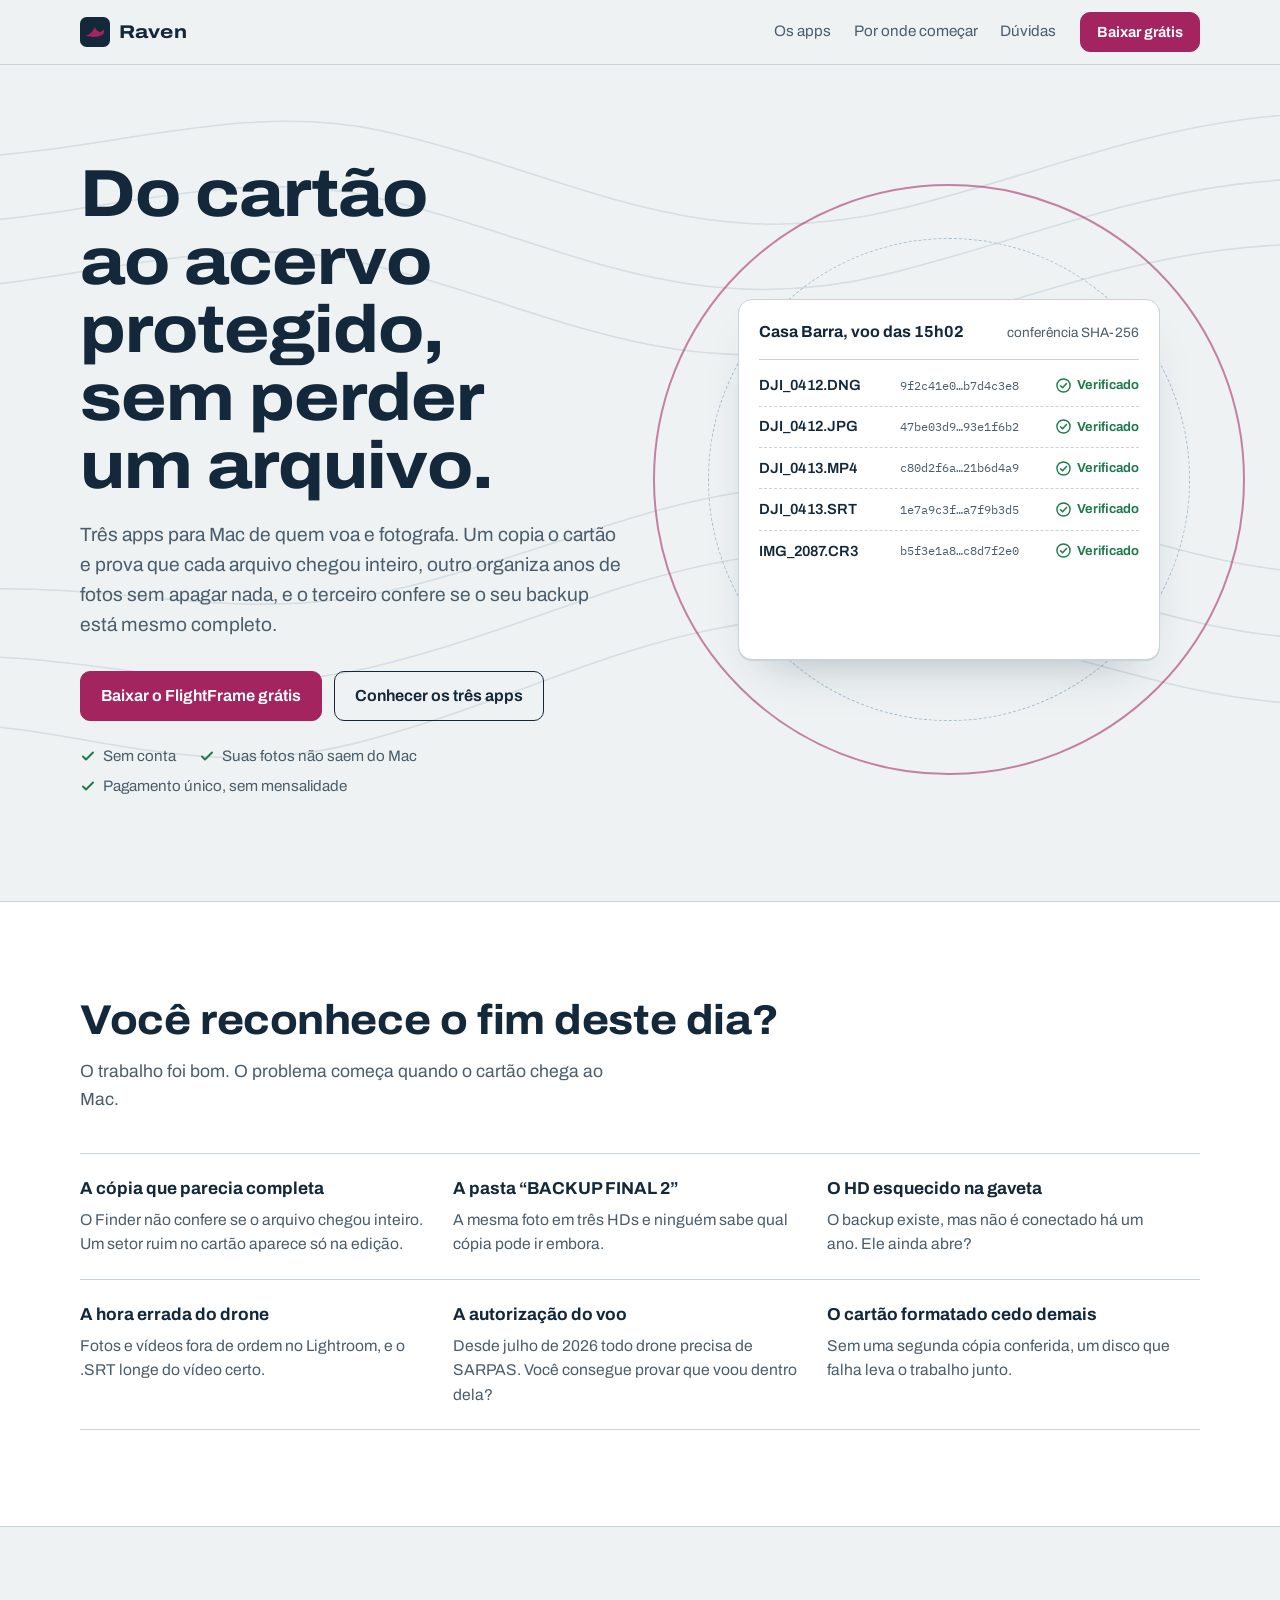
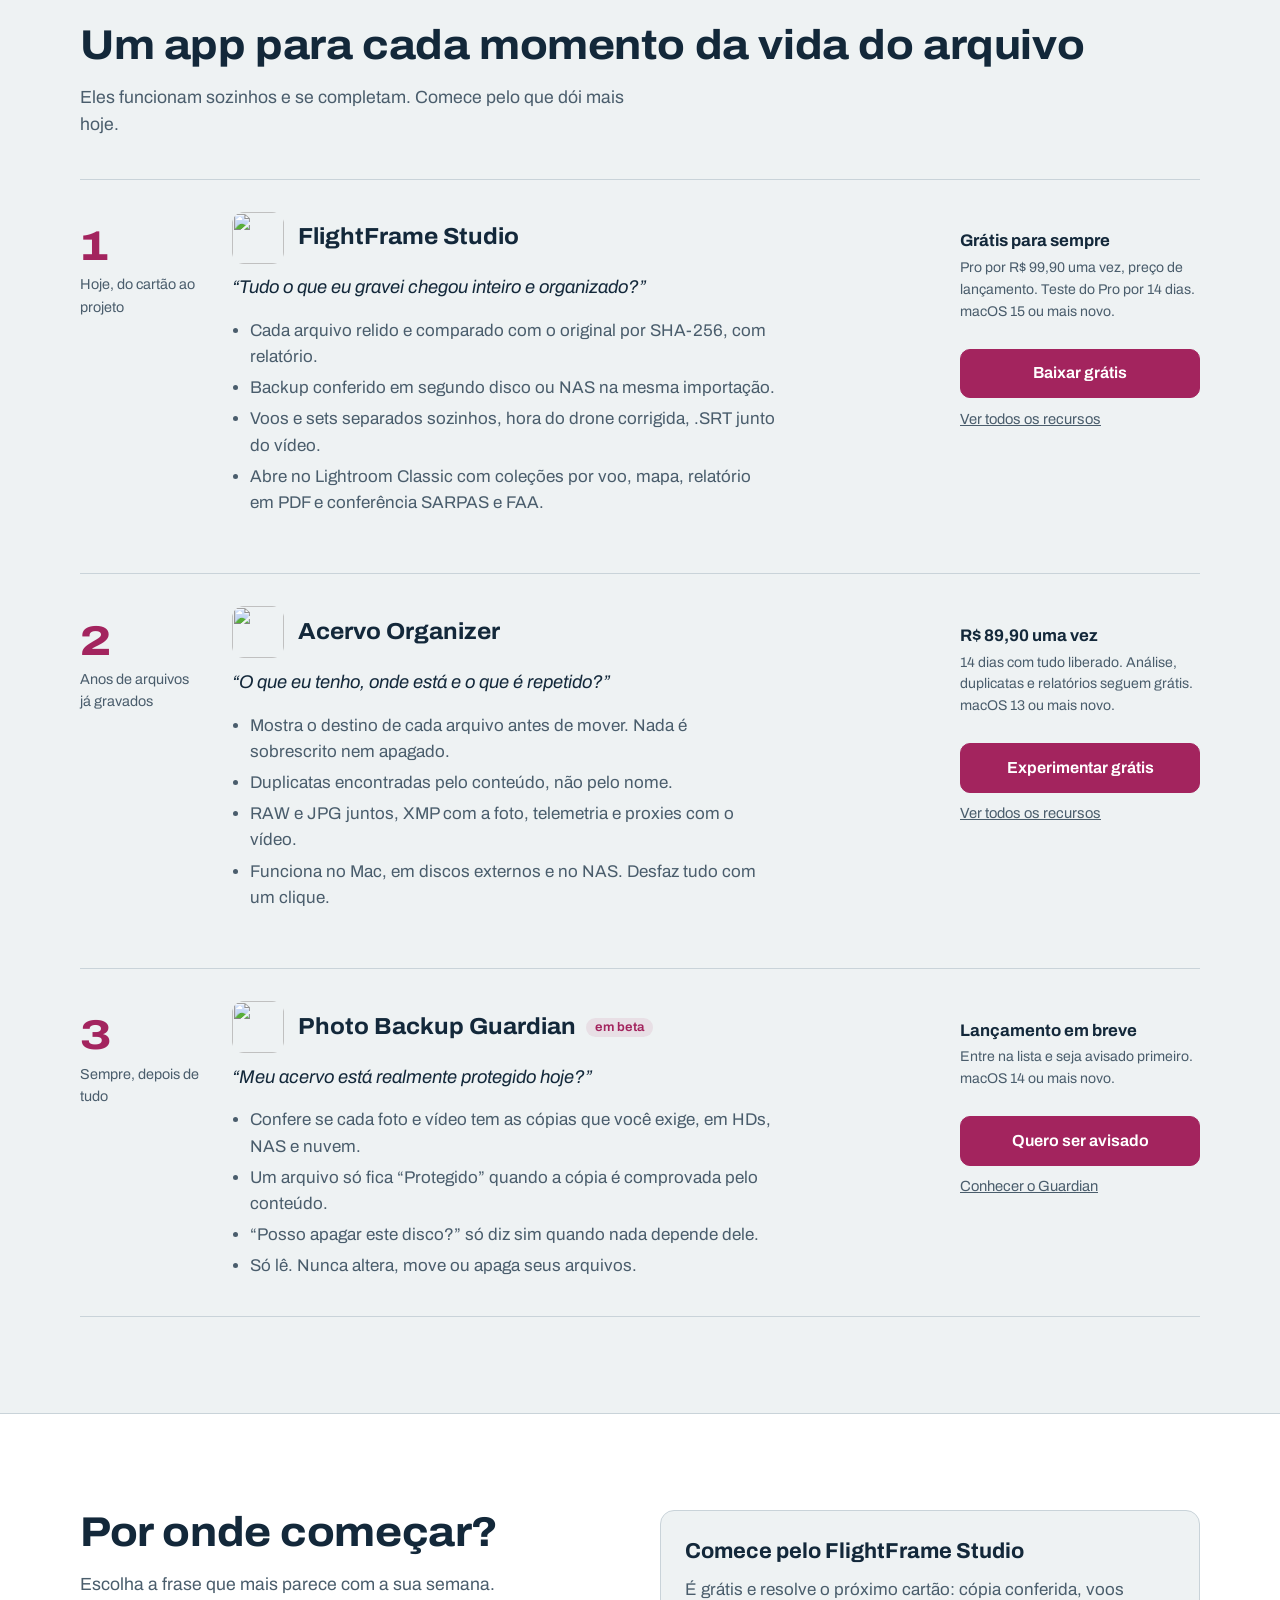
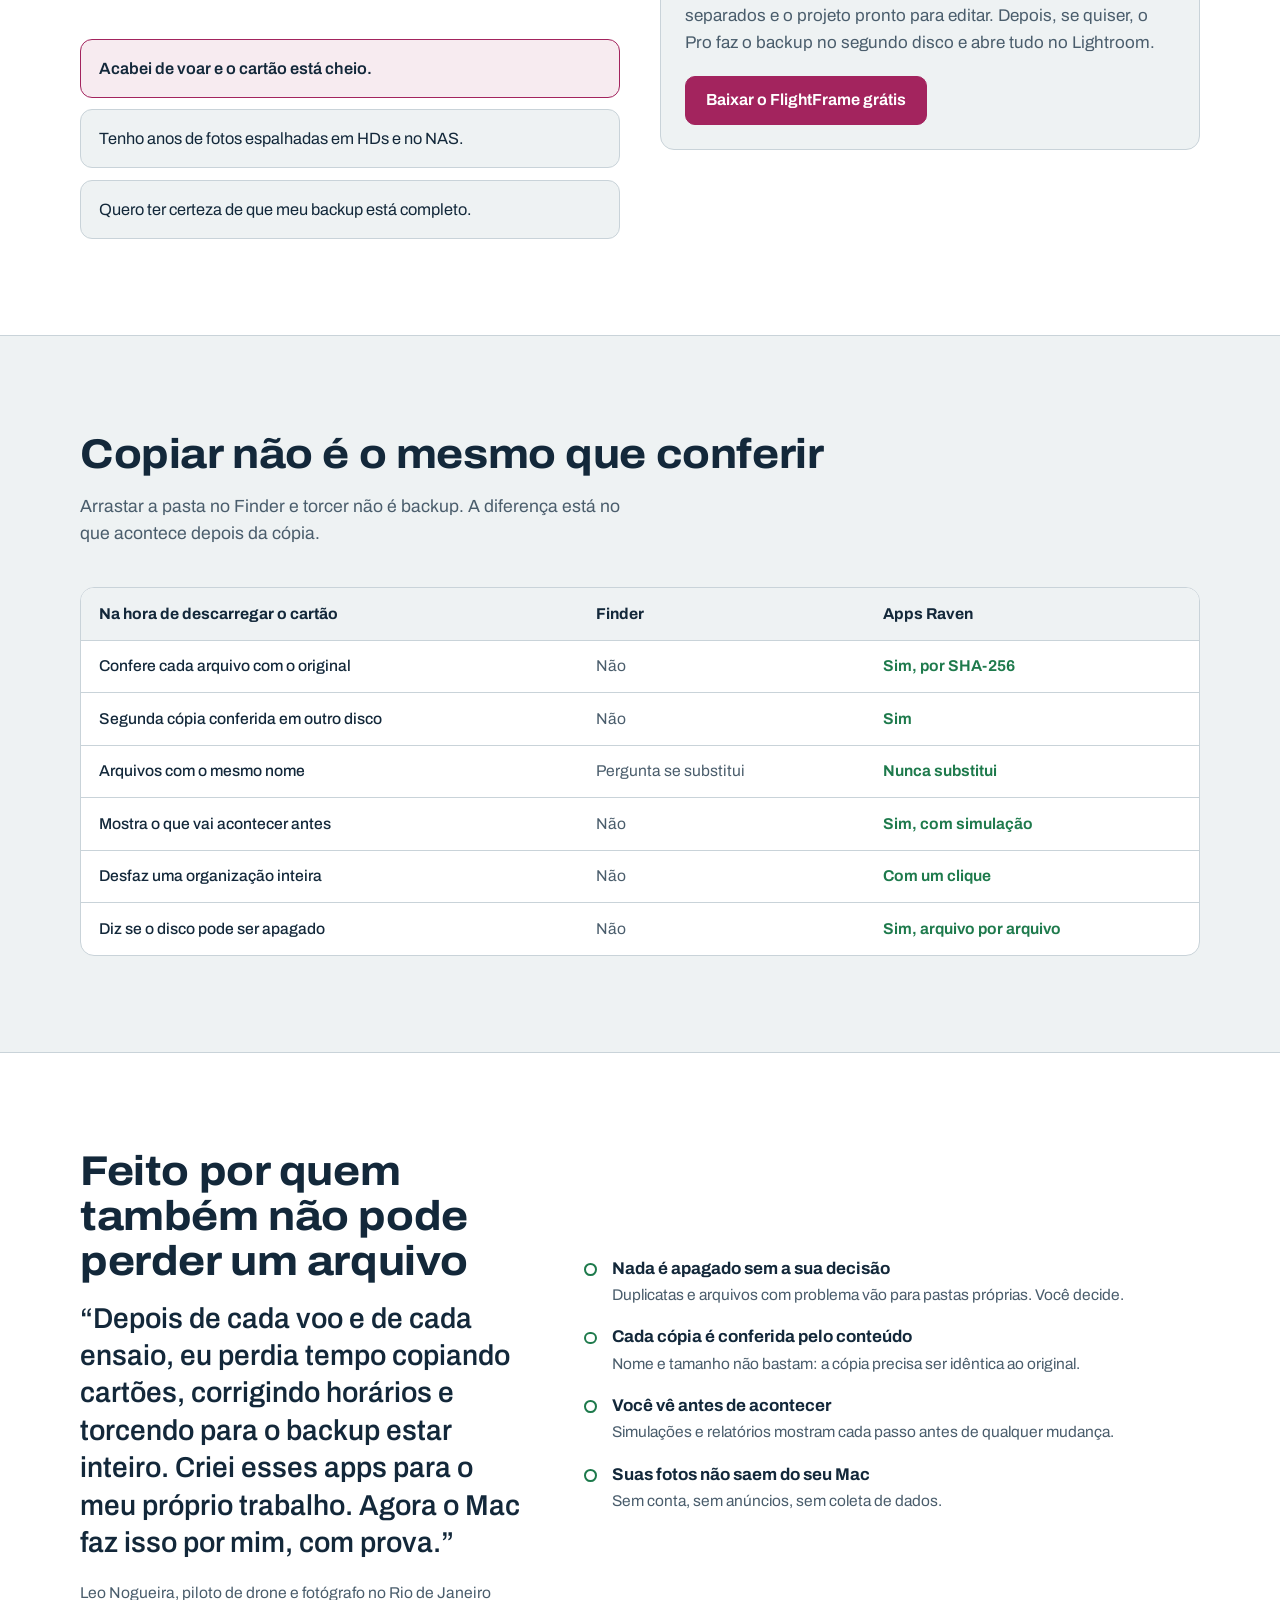
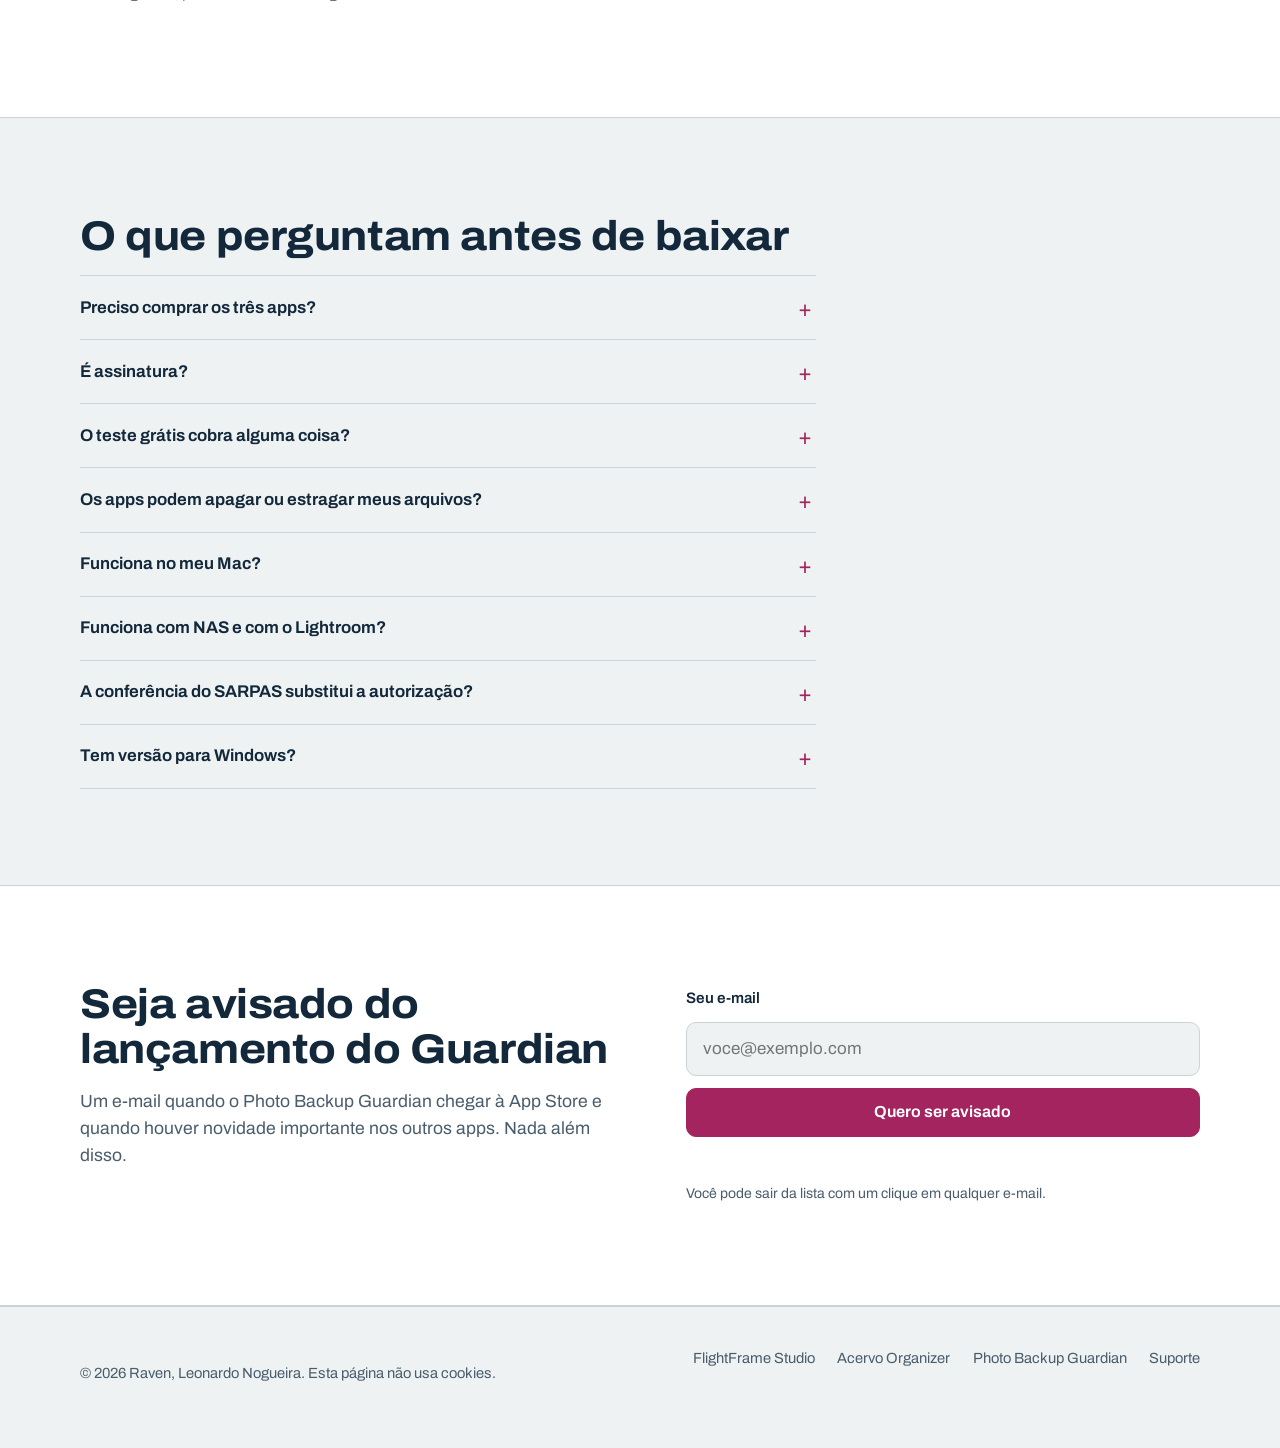
==== index.html @ 17a18e1a "Add files via upload" ====
<!doctype html>
<html lang="pt-BR">
<head>
<meta charset="utf-8">
<meta name="viewport" content="width=device-width, initial-scale=1, viewport-fit=cover">
<title>Apps Raven para Mac: do cartão ao acervo protegido, sem perder um arquivo</title>
<meta name="description" content="Três apps para Mac de pilotos de drone e fotógrafos: FlightFrame Studio copia o cartão com prova, Acervo Organizer organiza anos de fotos e Photo Backup Guardian confere se o backup está completo. Sem conta, sem nuvem, sem mensalidade.">
<link rel="canonical" href="https://apps.ravendronevideos.com.br/">
<meta property="og:type" content="website">
<meta property="og:locale" content="pt_BR">
<meta property="og:site_name" content="Raven">
<meta property="og:title" content="Do cartão ao acervo protegido, sem perder um arquivo">
<meta property="og:description" content="FlightFrame Studio, Acervo Organizer e Photo Backup Guardian: três apps para Mac de quem voa e fotografa.">
<meta property="og:url" content="https://apps.ravendronevideos.com.br/">
<meta property="og:image" content="https://flightframe.ravendronevideos.com.br/assets/og-image.jpg">
<meta name="twitter:card" content="summary_large_image">
<meta name="theme-color" content="#EEF2F3" media="(prefers-color-scheme: light)">
<meta name="theme-color" content="#0E1A24" media="(prefers-color-scheme: dark)">
<link rel="icon" href="data:image/svg+xml,%3Csvg xmlns='http://www.w3.org/2000/svg' viewBox='0 0 64 64'%3E%3Crect width='64' height='64' rx='14' fill='%2313283A'/%3E%3Cpath d='M12 40c8-2 14-8 20-18 2 6 6 9 12 10l8-6-2 10c-8 6-20 9-38 4z' fill='%23E0679C'/%3E%3C/svg%3E">
<link rel="preconnect" href="https://fonts.googleapis.com">
<link rel="preconnect" href="https://fonts.gstatic.com" crossorigin>
<link href="https://fonts.googleapis.com/css2?family=Archivo:wdth,wght@62..125,400..800&family=IBM+Plex+Mono:wght@400;500&display=swap" rel="stylesheet">

<!-- Análise de tráfego sem cookies (opcional). Ex.: Plausible. Descomente depois de criar a conta:
<script defer data-domain="apps.ravendronevideos.com.br" src="https://plausible.io/js/script.js"></script>
-->

<script type="application/ld+json">
{
  "@context": "https://schema.org",
  "@type": "ItemList",
  "name": "Apps Raven para Mac",
  "itemListElement": [
    {"@type": "SoftwareApplication", "position": 1, "name": "FlightFrame Studio", "operatingSystem": "macOS 15 ou mais novo", "applicationCategory": "PhotographyApplication", "url": "https://flightframe.ravendronevideos.com.br", "offers": {"@type": "Offer", "price": "0", "priceCurrency": "BRL"}},
    {"@type": "SoftwareApplication", "position": 2, "name": "Acervo Organizer", "operatingSystem": "macOS 13 ou mais novo", "applicationCategory": "PhotographyApplication", "url": "https://acervoorganizer.ravendronevideos.com.br", "offers": {"@type": "Offer", "price": "89.90", "priceCurrency": "BRL"}},
    {"@type": "SoftwareApplication", "position": 3, "name": "Photo Backup Guardian", "operatingSystem": "macOS 14 ou mais novo", "applicationCategory": "UtilitiesApplication", "url": "https://photobackupguardian.app"}
  ]
}
</script>

<style>
:root {
  --paper: #EEF2F3;
  --surface: #FFFFFF;
  --ink: #13283A;
  --ink-2: #4A5D6C;
  --line: #C9D3D9;
  --contour: #D6DEE2;
  --magenta: #A3245E;
  --magenta-soft: rgba(163, 36, 94, .09);
  --on-magenta: #FFFFFF;
  --verified: #1E7A4C;
  --sky: #2F6E9A;
  --display: "Archivo", "Helvetica Neue", Arial, sans-serif;
  --mono: "IBM Plex Mono", ui-monospace, Menlo, monospace;
  --measure: 34rem;
  color-scheme: light;
  box-sizing: border-box;
  padding-top: env(safe-area-inset-top, 0px);
  padding-bottom: env(safe-area-inset-bottom, 0px);
}
@media (prefers-color-scheme: dark) {
  :root {
    --paper: #0E1A24;
    --surface: #152431;
    --ink: #E6EDF1;
    --ink-2: #9FB0BC;
    --line: #2A3C4A;
    --contour: #1B2B38;
    --magenta: #E0679C;
    --magenta-soft: rgba(224, 103, 156, .12);
    --on-magenta: #1A0D14;
    --verified: #5BC48E;
    --sky: #6FA8CF;
    color-scheme: dark;
  }
}
*, *::before, *::after { box-sizing: inherit; }
html { scroll-padding-top: calc(72px + env(safe-area-inset-top, 0px)); scroll-behavior: smooth; }
@media (prefers-reduced-motion: reduce) { html { scroll-behavior: auto; } }
body {
  margin: 0;
  background: var(--paper);
  color: var(--ink);
  font-family: var(--display);
  font-variation-settings: "wdth" 100;
  font-size: 1.0625rem;
  line-height: 1.55;
  -webkit-font-smoothing: antialiased;
}
img { max-width: 100%; display: block; }
a { color: inherit; }
:focus-visible { outline: 3px solid var(--magenta); outline-offset: 3px; border-radius: 4px; }
.wrap { width: min(1120px, 100% - 2.5rem); margin-inline: auto; }

/* Cabeçalho */
.top {
  position: sticky; top: env(safe-area-inset-top, 0px); z-index: 20;
  background: color-mix(in srgb, var(--paper) 88%, transparent);
  backdrop-filter: blur(10px); -webkit-backdrop-filter: blur(10px);
  border-bottom: 1px solid var(--line);
}
body::before { content: ""; position: fixed; inset: 0 0 auto; height: env(safe-area-inset-top, 0px); z-index: 21; background: var(--paper); }
.top .wrap { display: flex; align-items: center; gap: 1.5rem; height: 64px; }
.brand { display: flex; align-items: center; gap: .55rem; text-decoration: none; font-weight: 750; font-variation-settings: "wdth" 118; font-size: 1.15rem; letter-spacing: .01em; }
.brand svg { width: 30px; height: 30px; }
.top nav { margin-left: auto; display: flex; gap: 1.4rem; font-size: .95rem; }
.top nav a { text-decoration: none; color: var(--ink-2); }
.top nav a:hover { color: var(--ink); }
.btn {
  display: inline-flex; align-items: center; justify-content: center; gap: .5rem;
  min-height: 46px; padding: .7rem 1.25rem; border-radius: 10px;
  font: inherit; font-weight: 650; font-size: 1rem; text-decoration: none; cursor: pointer;
  border: 1.5px solid var(--ink); background: transparent; color: var(--ink);
}
.btn-primary { background: var(--magenta); border-color: var(--magenta); color: var(--on-magenta); }
.btn-primary:hover { filter: brightness(1.08); }
.btn-ghost:hover { background: var(--surface); }
.top .btn { min-height: 40px; padding: .45rem 1rem; font-size: .92rem; }
@media (max-width: 760px) { .top nav { display: none; } .top .btn { margin-left: auto; } }

/* Herói */
.hero { position: relative; overflow: hidden; padding: clamp(3rem, 8vw, 6rem) 0 clamp(3.5rem, 8vw, 6.5rem); }
.contours { position: absolute; inset: 0; width: 100%; height: 100%; pointer-events: none; }
.contours path { fill: none; stroke: var(--contour); stroke-width: 1.2; }
.hero .wrap { position: relative; display: grid; grid-template-columns: 1.05fr .95fr; gap: clamp(2rem, 5vw, 4.5rem); align-items: center; }
@media (max-width: 900px) { .hero .wrap { grid-template-columns: 1fr; } }
h1 {
  margin: 0 0 1.25rem;
  font-size: clamp(2.35rem, 5.2vw, 4.3rem);
  line-height: 1.02;
  font-weight: 760;
  font-variation-settings: "wdth" 112;
  letter-spacing: -.015em;
  text-wrap: balance;
}
.lede { margin: 0 0 2rem; max-width: var(--measure); font-size: 1.2rem; color: var(--ink-2); }
.actions { display: flex; flex-wrap: wrap; gap: .75rem; }
.assurance { margin: 1.5rem 0 0; display: flex; flex-wrap: wrap; gap: .4rem 1.4rem; padding: 0; list-style: none; font-size: .95rem; color: var(--ink-2); }
.assurance li { display: flex; align-items: center; gap: .45rem; }
.assurance svg { width: 16px; height: 16px; color: var(--verified); flex: none; }

/* Relatório de verificação */
.report-stage { position: relative; }
.ring { position: absolute; width: 118%; aspect-ratio: 1; left: -9%; top: 50%; translate: 0 -50%; border-radius: 50%; border: 2px solid var(--magenta); opacity: .55; }
.ring::after { content: ""; position: absolute; inset: 9%; border-radius: 50%; border: 1.5px dashed var(--sky); opacity: .7; }
@media (max-width: 900px) { .ring { width: 100%; left: 0; } }
.report {
  position: relative; background: var(--surface); border: 1px solid var(--line); border-radius: 14px;
  padding: 1.25rem 1.25rem 1rem; box-shadow: 0 1px 0 var(--line), 0 24px 48px -28px rgba(19, 40, 58, .35);
}
.report-head { display: flex; justify-content: space-between; align-items: baseline; gap: 1rem; padding-bottom: .85rem; border-bottom: 1px solid var(--line); }
.report-head strong { font-size: 1rem; font-weight: 700; }
.report-head span { font-size: .85rem; color: var(--ink-2); }
.rows { list-style: none; margin: 0; padding: .35rem 0; }
.rows li { display: grid; grid-template-columns: 1fr auto auto; gap: .9rem; align-items: center; padding: .55rem 0; border-bottom: 1px dashed var(--line); font-size: .92rem; }
.rows li:last-child { border-bottom: 0; }
.file { font-weight: 600; overflow: hidden; text-overflow: ellipsis; white-space: nowrap; }
.hash { font-family: var(--mono); font-size: .78rem; color: var(--ink-2); }
.status { display: inline-flex; align-items: center; gap: .35rem; font-size: .82rem; font-weight: 650; color: var(--verified); min-width: 6.6rem; justify-content: flex-end; }
.status svg { width: 15px; height: 15px; }
@media (max-width: 480px) { .hash { display: none; } .rows li { grid-template-columns: 1fr auto; } }
.report-foot { display: flex; flex-wrap: wrap; justify-content: space-between; gap: .5rem; padding-top: .85rem; border-top: 1px solid var(--line); font-size: .88rem; }
.report-foot b { color: var(--verified); }

/* Animação única do relatório */
.js .rows li { opacity: .25; }
.js .rows li .status { opacity: 0; }
.js .rows li.done { opacity: 1; transition: opacity .35s ease; }
.js .rows li.done .status { opacity: 1; transition: opacity .25s ease .15s; }
.js .report-foot { opacity: 0; }
.js .report-foot.done { opacity: 1; transition: opacity .4s ease; }
@media (prefers-reduced-motion: reduce) {
  .js .rows li, .js .rows li .status, .js .report-foot { opacity: 1 !important; transition: none !important; }
}

/* Seções */
section { padding: clamp(3.5rem, 8vw, 6rem) 0; }
.band { background: var(--surface); border-block: 1px solid var(--line); }
h2 {
  margin: 0 0 1rem; font-size: clamp(1.8rem, 3.4vw, 2.6rem); line-height: 1.08;
  font-weight: 740; font-variation-settings: "wdth" 108; letter-spacing: -.01em; text-wrap: balance;
}
.intro { max-width: var(--measure); color: var(--ink-2); margin: 0 0 2.5rem; font-size: 1.1rem; }

/* Dores */
.pains { display: grid; grid-template-columns: repeat(3, 1fr); gap: 0; margin: 0; padding: 0; list-style: none; border-top: 1px solid var(--line); }
@media (max-width: 900px) { .pains { grid-template-columns: repeat(2, 1fr); } }
@media (max-width: 560px) { .pains { grid-template-columns: 1fr; } }
.pains li { padding: 1.4rem 1.5rem 1.4rem 0; border-bottom: 1px solid var(--line); }
.pains strong { display: block; font-size: 1.08rem; margin-bottom: .3rem; }
.pains p { margin: 0; color: var(--ink-2); font-size: .98rem; }

/* Jornada dos apps */
.journey { display: grid; gap: 1.25rem; counter-reset: etapa; }
.app {
  display: grid; grid-template-columns: 7.5rem 1fr 15rem; gap: 2rem; align-items: start;
  padding: 2rem 0; border-top: 1px solid var(--line);
}
.app:last-child { border-bottom: 1px solid var(--line); }
@media (max-width: 860px) { .app { grid-template-columns: 4.5rem 1fr; } .app .buy { grid-column: 1 / -1; } }
.moment { font-size: .9rem; color: var(--ink-2); }
.moment b { display: block; font-size: 2.6rem; line-height: 1; font-weight: 780; font-variation-settings: "wdth" 120; color: var(--magenta); margin-bottom: .35rem; }
.app-name { display: flex; align-items: center; gap: .85rem; margin-bottom: .6rem; }
.app-name img { width: 52px; height: 52px; border-radius: 12px; }
.app h3 { margin: 0; font-size: 1.45rem; font-weight: 720; font-variation-settings: "wdth" 104; line-height: 1.15; }
.question { margin: 0 0 1rem; font-size: 1.15rem; font-style: italic; color: var(--ink); max-width: var(--measure); }
.app ul { margin: 0; padding-left: 1.1rem; color: var(--ink-2); max-width: var(--measure); }
.app li { margin: .3rem 0; }
.buy { display: grid; gap: .6rem; }
.price { font-size: 1.05rem; font-weight: 700; }
.price small { display: block; font-weight: 400; color: var(--ink-2); font-size: .88rem; margin-top: .15rem; }
.buy .btn { width: 100%; }
.more { font-size: .92rem; color: var(--ink-2); }
.badge { display: inline-block; font-size: .78rem; font-weight: 650; padding: .15rem .55rem; border-radius: 999px; background: var(--magenta-soft); color: var(--magenta); margin-left: .35rem; vertical-align: middle; }

/* Escolha */
.chooser { display: grid; grid-template-columns: 1fr 1fr; gap: 2.5rem; align-items: start; }
@media (max-width: 860px) { .chooser { grid-template-columns: 1fr; } }
.options { display: grid; gap: .7rem; }
.option {
  text-align: left; font: inherit; font-size: 1.02rem; color: var(--ink); cursor: pointer;
  padding: 1rem 1.15rem; border-radius: 12px; border: 1.5px solid var(--line); background: var(--paper);
}
.option:hover { border-color: var(--ink-2); }
.option[aria-pressed="true"] { border-color: var(--magenta); background: var(--magenta-soft); font-weight: 600; }
.answer { padding: 1.5rem; border-radius: 14px; border: 1px solid var(--line); background: var(--paper); min-height: 14rem; }
.answer h3 { margin: 0 0 .5rem; font-size: 1.35rem; font-weight: 720; }
.answer p { margin: 0 0 1.25rem; color: var(--ink-2); }
.answer[data-changed] { animation: settle .3s ease; }
@keyframes settle { from { opacity: .4; } to { opacity: 1; } }
@media (prefers-reduced-motion: reduce) { .answer[data-changed] { animation: none; } }

/* Comparação */
.table-wrap { overflow-x: auto; border: 1px solid var(--line); border-radius: 14px; background: var(--surface); }
table { width: 100%; border-collapse: collapse; min-width: 34rem; font-size: .98rem; }
th, td { padding: .85rem 1.1rem; text-align: left; border-bottom: 1px solid var(--line); }
thead th { font-weight: 700; background: var(--paper); }
tbody tr:last-child td, tbody tr:last-child th { border-bottom: 0; }
tbody th { font-weight: 500; }
.no { color: var(--ink-2); }
.yes { color: var(--verified); font-weight: 650; }

/* Fundador */
.founder { display: grid; grid-template-columns: 1fr 1.4fr; gap: clamp(2rem, 5vw, 4rem); align-items: center; }
@media (max-width: 860px) { .founder { grid-template-columns: 1fr; } }
blockquote { margin: 0; font-size: clamp(1.35rem, 2.4vw, 1.8rem); line-height: 1.3; font-weight: 560; font-variation-settings: "wdth" 96; text-wrap: pretty; }
.who { margin-top: 1.25rem; color: var(--ink-2); font-size: .98rem; }
.rules { list-style: none; margin: 0; padding: 0; display: grid; gap: 1rem; }
.rules li { padding-left: 1.75rem; position: relative; }
.rules li::before { content: ""; position: absolute; left: 0; top: .45rem; width: .8rem; height: .8rem; border-radius: 50%; border: 2px solid var(--verified); }
.rules strong { display: block; }
.rules span { color: var(--ink-2); font-size: .97rem; }

/* FAQ */
.faq { max-width: 46rem; }
details { border-top: 1px solid var(--line); }
details:last-of-type { border-bottom: 1px solid var(--line); }
summary { cursor: pointer; list-style: none; padding: 1.15rem 2rem 1.15rem 0; font-weight: 650; font-size: 1.06rem; position: relative; }
summary::-webkit-details-marker { display: none; }
summary::after { content: "+"; position: absolute; right: .25rem; top: 1rem; font-size: 1.4rem; font-weight: 400; color: var(--magenta); }
details[open] summary::after { content: "–"; }
details p { margin: 0 0 1.2rem; color: var(--ink-2); max-width: var(--measure); }

/* Lista */
.signup { display: grid; grid-template-columns: 1.1fr 1fr; gap: 2.5rem; align-items: center; }
@media (max-width: 860px) { .signup { grid-template-columns: 1fr; } }
form { display: grid; gap: .75rem; }
label { font-weight: 600; font-size: .95rem; }
input[type="email"] {
  font: inherit; padding: .8rem 1rem; border-radius: 10px; border: 1.5px solid var(--line);
  background: var(--paper); color: var(--ink); min-height: 48px;
}
input[type="email"]:focus-visible { border-color: var(--magenta); outline-offset: 1px; }
.fine { font-size: .88rem; color: var(--ink-2); margin: 0; }
.form-msg { font-size: .95rem; font-weight: 600; color: var(--verified); min-height: 1.4em; margin: 0; }

/* Rodapé */
footer { padding: 2.5rem 0 3rem; border-top: 1px solid var(--line); font-size: .92rem; color: var(--ink-2); }
footer .wrap { display: flex; flex-wrap: wrap; gap: 1rem 2rem; justify-content: space-between; }
footer nav { display: flex; flex-wrap: wrap; gap: .6rem 1.4rem; }
footer a { text-decoration: none; }
footer a:hover { color: var(--ink); text-decoration: underline; }
</style>
</head>
<body>

<header class="top">
  <div class="wrap">
    <a class="brand" href="#inicio" aria-label="Raven, início">
      <svg viewBox="0 0 64 64" aria-hidden="true"><rect width="64" height="64" rx="14" fill="currentColor"/><path d="M12 40c8-2 14-8 20-18 2 6 6 9 12 10l8-6-2 10c-8 6-20 9-38 4z" fill="var(--magenta)"/></svg>
      Raven
    </a>
    <nav aria-label="Seções">
      <a href="#apps">Os apps</a>
      <a href="#escolha">Por onde começar</a>
      <a href="#duvidas">Dúvidas</a>
    </nav>
    <a class="btn btn-primary" href="https://apps.apple.com/app/flightframe-studio/id6822035026">Baixar grátis</a>
  </div>
</header>

<main id="inicio">

  <section class="hero" aria-labelledby="titulo">
    <svg class="contours" viewBox="0 0 1200 640" preserveAspectRatio="xMidYMid slice" aria-hidden="true">
      <path d="M-40 520C120 470 220 560 380 520S640 400 820 430 1060 520 1260 470"/>
      <path d="M-40 470C140 420 240 500 400 460S650 350 830 380 1070 470 1260 420"/>
      <path d="M-40 420C160 370 260 440 420 400S660 300 840 330 1080 420 1260 370"/>
      <path d="M-40 160C100 200 240 120 380 150S620 250 780 210 1040 110 1260 150"/>
      <path d="M-40 110C110 150 250 70 390 100S630 200 790 160 1050 60 1260 100"/>
      <path d="M-40 60C120 100 260 20 400 50S640 150 800 110 1060 10 1260 50"/>
    </svg>
    <div class="wrap">
      <div>
        <h1 id="titulo">Do cartão ao acervo protegido, sem perder um arquivo.</h1>
        <p class="lede">Três apps para Mac de quem voa e fotografa. Um copia o cartão e prova que cada arquivo chegou inteiro, outro organiza anos de fotos sem apagar nada, e o terceiro confere se o seu backup está mesmo completo.</p>
        <div class="actions">
          <a class="btn btn-primary" href="https://apps.apple.com/app/flightframe-studio/id6822035026">Baixar o FlightFrame grátis</a>
          <a class="btn btn-ghost" href="#apps">Conhecer os três apps</a>
        </div>
        <ul class="assurance">
          <li><svg viewBox="0 0 16 16" aria-hidden="true"><path d="M3 8.5l3 3 7-7" fill="none" stroke="currentColor" stroke-width="2" stroke-linecap="round" stroke-linejoin="round"/></svg>Sem conta</li>
          <li><svg viewBox="0 0 16 16" aria-hidden="true"><path d="M3 8.5l3 3 7-7" fill="none" stroke="currentColor" stroke-width="2" stroke-linecap="round" stroke-linejoin="round"/></svg>Suas fotos não saem do Mac</li>
          <li><svg viewBox="0 0 16 16" aria-hidden="true"><path d="M3 8.5l3 3 7-7" fill="none" stroke="currentColor" stroke-width="2" stroke-linecap="round" stroke-linejoin="round"/></svg>Pagamento único, sem mensalidade</li>
        </ul>
      </div>

      <div class="report-stage">
        <div class="ring" aria-hidden="true"></div>
        <figure class="report" aria-label="Exemplo de relatório de verificação do FlightFrame Studio">
          <div class="report-head">
            <strong>Casa Barra, voo das 15h02</strong>
            <span>conferência SHA-256</span>
          </div>
          <ol class="rows">
            <li><span class="file">DJI_0412.DNG</span><span class="hash">9f2c41e0…b7d4c3e8</span><span class="status"><svg viewBox="0 0 16 16" aria-hidden="true"><circle cx="8" cy="8" r="7" fill="none" stroke="currentColor" stroke-width="1.5"/><path d="M4.8 8.3l2.2 2.2 4.2-4.6" fill="none" stroke="currentColor" stroke-width="1.6" stroke-linecap="round" stroke-linejoin="round"/></svg>Verificado</span></li>
            <li><span class="file">DJI_0412.JPG</span><span class="hash">47be03d9…93e1f6b2</span><span class="status"><svg viewBox="0 0 16 16" aria-hidden="true"><circle cx="8" cy="8" r="7" fill="none" stroke="currentColor" stroke-width="1.5"/><path d="M4.8 8.3l2.2 2.2 4.2-4.6" fill="none" stroke="currentColor" stroke-width="1.6" stroke-linecap="round" stroke-linejoin="round"/></svg>Verificado</span></li>
            <li><span class="file">DJI_0413.MP4</span><span class="hash">c80d2f6a…21b6d4a9</span><span class="status"><svg viewBox="0 0 16 16" aria-hidden="true"><circle cx="8" cy="8" r="7" fill="none" stroke="currentColor" stroke-width="1.5"/><path d="M4.8 8.3l2.2 2.2 4.2-4.6" fill="none" stroke="currentColor" stroke-width="1.6" stroke-linecap="round" stroke-linejoin="round"/></svg>Verificado</span></li>
            <li><span class="file">DJI_0413.SRT</span><span class="hash">1e7a9c3f…a7f9b3d5</span><span class="status"><svg viewBox="0 0 16 16" aria-hidden="true"><circle cx="8" cy="8" r="7" fill="none" stroke="currentColor" stroke-width="1.5"/><path d="M4.8 8.3l2.2 2.2 4.2-4.6" fill="none" stroke="currentColor" stroke-width="1.6" stroke-linecap="round" stroke-linejoin="round"/></svg>Verificado</span></li>
            <li><span class="file">IMG_2087.CR3</span><span class="hash">b5f3e1a8…c8d7f2e0</span><span class="status"><svg viewBox="0 0 16 16" aria-hidden="true"><circle cx="8" cy="8" r="7" fill="none" stroke="currentColor" stroke-width="1.5"/><path d="M4.8 8.3l2.2 2.2 4.2-4.6" fill="none" stroke="currentColor" stroke-width="1.6" stroke-linecap="round" stroke-linejoin="round"/></svg>Verificado</span></li>
          </ol>
          <figcaption class="report-foot">
            <span><b>128 de 128</b> arquivos conferidos com o original</span>
            <span>Backup no segundo disco: conferido</span>
          </figcaption>
        </figure>
      </div>
    </div>
  </section>

  <section class="band" aria-labelledby="dores">
    <div class="wrap">
      <h2 id="dores">Você reconhece o fim deste dia?</h2>
      <p class="intro">O trabalho foi bom. O problema começa quando o cartão chega ao Mac.</p>
      <ul class="pains">
        <li><strong>A cópia que parecia completa</strong><p>O Finder não confere se o arquivo chegou inteiro. Um setor ruim no cartão aparece só na edição.</p></li>
        <li><strong>A pasta “BACKUP FINAL 2”</strong><p>A mesma foto em três HDs e ninguém sabe qual cópia pode ir embora.</p></li>
        <li><strong>O HD esquecido na gaveta</strong><p>O backup existe, mas não é conectado há um ano. Ele ainda abre?</p></li>
        <li><strong>A hora errada do drone</strong><p>Fotos e vídeos fora de ordem no Lightroom, e o .SRT longe do vídeo certo.</p></li>
        <li><strong>A autorização do voo</strong><p>Desde julho de 2026 todo drone precisa de SARPAS. Você consegue provar que voou dentro dela?</p></li>
        <li><strong>O cartão formatado cedo demais</strong><p>Sem uma segunda cópia conferida, um disco que falha leva o trabalho junto.</p></li>
      </ul>
    </div>
  </section>

  <section id="apps" aria-labelledby="tres-apps">
    <div class="wrap">
      <h2 id="tres-apps">Um app para cada momento da vida do arquivo</h2>
      <p class="intro">Eles funcionam sozinhos e se completam. Comece pelo que dói mais hoje.</p>

      <div class="journey">
        <article class="app" aria-labelledby="ff">
          <p class="moment"><b>1</b>Hoje, do cartão ao projeto</p>
          <div>
            <div class="app-name">
              <img src="https://flightframe.ravendronevideos.com.br/assets/icon.png" alt="" width="52" height="52" loading="lazy">
              <h3 id="ff">FlightFrame Studio</h3>
            </div>
            <p class="question">“Tudo o que eu gravei chegou inteiro e organizado?”</p>
            <ul>
              <li>Cada arquivo relido e comparado com o original por SHA-256, com relatório.</li>
              <li>Backup conferido em segundo disco ou NAS na mesma importação.</li>
              <li>Voos e sets separados sozinhos, hora do drone corrigida, .SRT junto do vídeo.</li>
              <li>Abre no Lightroom Classic com coleções por voo, mapa, relatório em PDF e conferência SARPAS e FAA.</li>
            </ul>
          </div>
          <div class="buy">
            <p class="price">Grátis para sempre<small>Pro por R$ 99,90 uma vez, preço de lançamento. Teste do Pro por 14 dias. macOS 15 ou mais novo.</small></p>
            <a class="btn btn-primary" href="https://apps.apple.com/app/flightframe-studio/id6822035026">Baixar grátis</a>
            <a class="more" href="https://flightframe.ravendronevideos.com.br">Ver todos os recursos</a>
          </div>
        </article>

        <article class="app" aria-labelledby="ao">
          <p class="moment"><b>2</b>Anos de arquivos já gravados</p>
          <div>
            <div class="app-name">
              <img src="https://acervoorganizer.ravendronevideos.com.br/assets/icone-256.png" alt="" width="52" height="52" loading="lazy">
              <h3 id="ao">Acervo Organizer</h3>
            </div>
            <p class="question">“O que eu tenho, onde está e o que é repetido?”</p>
            <ul>
              <li>Mostra o destino de cada arquivo antes de mover. Nada é sobrescrito nem apagado.</li>
              <li>Duplicatas encontradas pelo conteúdo, não pelo nome.</li>
              <li>RAW e JPG juntos, XMP com a foto, telemetria e proxies com o vídeo.</li>
              <li>Funciona no Mac, em discos externos e no NAS. Desfaz tudo com um clique.</li>
            </ul>
          </div>
          <div class="buy">
            <p class="price">R$ 89,90 uma vez<small>14 dias com tudo liberado. Análise, duplicatas e relatórios seguem grátis. macOS 13 ou mais novo.</small></p>
            <a class="btn btn-primary" href="https://apps.apple.com/app/id6821982992?mt=12">Experimentar grátis</a>
            <a class="more" href="https://acervoorganizer.ravendronevideos.com.br">Ver todos os recursos</a>
          </div>
        </article>

        <article class="app" aria-labelledby="pbg">
          <p class="moment"><b>3</b>Sempre, depois de tudo</p>
          <div>
            <div class="app-name">
              <img src="https://photobackupguardian.app/icon.png" alt="" width="52" height="52" loading="lazy">
              <h3 id="pbg">Photo Backup Guardian <span class="badge">em beta</span></h3>
            </div>
            <p class="question">“Meu acervo está realmente protegido hoje?”</p>
            <ul>
              <li>Confere se cada foto e vídeo tem as cópias que você exige, em HDs, NAS e nuvem.</li>
              <li>Um arquivo só fica “Protegido” quando a cópia é comprovada pelo conteúdo.</li>
              <li>“Posso apagar este disco?” só diz sim quando nada depende dele.</li>
              <li>Só lê. Nunca altera, move ou apaga seus arquivos.</li>
            </ul>
          </div>
          <div class="buy">
            <p class="price">Lançamento em breve<small>Entre na lista e seja avisado primeiro. macOS 14 ou mais novo.</small></p>
            <a class="btn btn-primary" href="#lista">Quero ser avisado</a>
            <a class="more" href="https://photobackupguardian.app">Conhecer o Guardian</a>
          </div>
        </article>
      </div>
    </div>
  </section>

  <section id="escolha" class="band" aria-labelledby="comecar">
    <div class="wrap chooser">
      <div>
        <h2 id="comecar">Por onde começar?</h2>
        <p class="intro">Escolha a frase que mais parece com a sua semana.</p>
        <div class="options" role="group" aria-label="Sua situação">
          <button class="option" type="button" aria-pressed="true" data-pick="ff">Acabei de voar e o cartão está cheio.</button>
          <button class="option" type="button" aria-pressed="false" data-pick="ao">Tenho anos de fotos espalhadas em HDs e no NAS.</button>
          <button class="option" type="button" aria-pressed="false" data-pick="pbg">Quero ter certeza de que meu backup está completo.</button>
        </div>
      </div>
      <div class="answer" id="resposta" aria-live="polite">
        <h3>Comece pelo FlightFrame Studio</h3>
        <p>É grátis e resolve o próximo cartão: cópia conferida, voos separados e o projeto pronto para editar. Depois, se quiser, o Pro faz o backup no segundo disco e abre tudo no Lightroom.</p>
        <a class="btn btn-primary" href="https://apps.apple.com/app/flightframe-studio/id6822035026">Baixar o FlightFrame grátis</a>
      </div>
    </div>
  </section>

  <section aria-labelledby="finder">
    <div class="wrap">
      <h2 id="finder">Copiar não é o mesmo que conferir</h2>
      <p class="intro">Arrastar a pasta no Finder e torcer não é backup. A diferença está no que acontece depois da cópia.</p>
      <div class="table-wrap">
        <table>
          <thead><tr><th scope="col">Na hora de descarregar o cartão</th><th scope="col">Finder</th><th scope="col">Apps Raven</th></tr></thead>
          <tbody>
            <tr><th scope="row">Confere cada arquivo com o original</th><td class="no">Não</td><td class="yes">Sim, por SHA-256</td></tr>
            <tr><th scope="row">Segunda cópia conferida em outro disco</th><td class="no">Não</td><td class="yes">Sim</td></tr>
            <tr><th scope="row">Arquivos com o mesmo nome</th><td class="no">Pergunta se substitui</td><td class="yes">Nunca substitui</td></tr>
            <tr><th scope="row">Mostra o que vai acontecer antes</th><td class="no">Não</td><td class="yes">Sim, com simulação</td></tr>
            <tr><th scope="row">Desfaz uma organização inteira</th><td class="no">Não</td><td class="yes">Com um clique</td></tr>
            <tr><th scope="row">Diz se o disco pode ser apagado</th><td class="no">Não</td><td class="yes">Sim, arquivo por arquivo</td></tr>
          </tbody>
        </table>
      </div>
    </div>
  </section>

  <section class="band" aria-labelledby="criador">
    <div class="wrap founder">
      <div>
        <h2 id="criador">Feito por quem também não pode perder um arquivo</h2>
        <blockquote>
          “Depois de cada voo e de cada ensaio, eu perdia tempo copiando cartões, corrigindo horários e torcendo para o backup estar inteiro. Criei esses apps para o meu próprio trabalho. Agora o Mac faz isso por mim, com prova.”
        </blockquote>
        <p class="who">Leo Nogueira, piloto de drone e fotógrafo no Rio de Janeiro</p>
      </div>
      <ul class="rules" aria-label="As regras que os três apps seguem">
        <li><strong>Nada é apagado sem a sua decisão</strong><span>Duplicatas e arquivos com problema vão para pastas próprias. Você decide.</span></li>
        <li><strong>Cada cópia é conferida pelo conteúdo</strong><span>Nome e tamanho não bastam: a cópia precisa ser idêntica ao original.</span></li>
        <li><strong>Você vê antes de acontecer</strong><span>Simulações e relatórios mostram cada passo antes de qualquer mudança.</span></li>
        <li><strong>Suas fotos não saem do seu Mac</strong><span>Sem conta, sem anúncios, sem coleta de dados.</span></li>
      </ul>
    </div>
  </section>

  <section id="duvidas" aria-labelledby="perguntas">
    <div class="wrap">
      <h2 id="perguntas">O que perguntam antes de baixar</h2>
      <div class="faq">
        <details>
          <summary>Preciso comprar os três apps?</summary>
          <p>Não. Cada app funciona sozinho e é comprado separadamente. Comece pelo que resolve o seu problema de hoje.</p>
        </details>
        <details>
          <summary>É assinatura?</summary>
          <p>Não. O download é grátis e o desbloqueio é uma compra única pela Mac App Store, válida nos Macs com a mesma Conta Apple.</p>
        </details>
        <details>
          <summary>O teste grátis cobra alguma coisa?</summary>
          <p>Não. Os 14 dias de teste não renovam sozinhos e nunca são cobrados. Quando terminam, seus projetos e arquivos continuam intactos.</p>
        </details>
        <details>
          <summary>Os apps podem apagar ou estragar meus arquivos?</summary>
          <p>Não. O FlightFrame só lê o cartão, o Acervo nunca sobrescreve nem apaga e desfaz qualquer organização, e o Guardian só lê as pastas que você escolhe.</p>
        </details>
        <details>
          <summary>Funciona no meu Mac?</summary>
          <p>Os três funcionam em Macs com Apple Silicon ou Intel. O Acervo pede macOS 13 ou mais novo, o Guardian macOS 14 e o FlightFrame macOS 15.</p>
        </details>
        <details>
          <summary>Funciona com NAS e com o Lightroom?</summary>
          <p>Sim. Os três trabalham com discos externos e volumes de NAS montados no Mac, como Synology e QNAP. O FlightFrame tem integração direta com o Lightroom Classic, e o Acervo mantém os arquivos XMP junto das fotos.</p>
        </details>
        <details>
          <summary>A conferência do SARPAS substitui a autorização?</summary>
          <p>Não. O FlightFrame compara cada voo com a autorização que você já tem, de forma informativa. A autorização continua sendo feita no SARPAS e a responsabilidade pelo voo é do piloto.</p>
        </details>
        <details>
          <summary>Tem versão para Windows?</summary>
          <p>Não. Os apps são nativos para Mac.</p>
        </details>
      </div>
    </div>
  </section>

  <section id="lista" class="band" aria-labelledby="avisos">
    <div class="wrap signup">
      <div>
        <h2 id="avisos">Seja avisado do lançamento do Guardian</h2>
        <p class="intro">Um e-mail quando o Photo Backup Guardian chegar à App Store e quando houver novidade importante nos outros apps. Nada além disso.</p>
      </div>
      <!-- Troque SEU_ID pelo código do seu formulário (Formspree, MailerLite, Buttondown etc.). Veja as instruções. -->
      <form id="form-lista" action="https://formspree.io/f/SEU_ID" method="POST">
        <label for="email">Seu e-mail</label>
        <input id="email" name="email" type="email" autocomplete="email" required placeholder="voce@exemplo.com">
        <input type="hidden" name="origem" value="apps.ravendronevideos.com.br">
        <button class="btn btn-primary" type="submit">Quero ser avisado</button>
        <p class="form-msg" id="form-msg" role="status"></p>
        <p class="fine">Você pode sair da lista com um clique em qualquer e-mail.</p>
      </form>
    </div>
  </section>

</main>

<footer>
  <div class="wrap">
    <p>© 2026 Raven, Leonardo Nogueira. Esta página não usa cookies.</p>
    <nav aria-label="Links">
      <a href="https://flightframe.ravendronevideos.com.br">FlightFrame Studio</a>
      <a href="https://acervoorganizer.ravendronevideos.com.br">Acervo Organizer</a>
      <a href="https://photobackupguardian.app">Photo Backup Guardian</a>
      <a href="mailto:support@internetmidia.com">Suporte</a>
    </nav>
  </div>
</footer>

<script>
(function () {
  document.documentElement.classList.add('js');

  // Relatório: uma única sequência ao carregar a página
  var rows = Array.prototype.slice.call(document.querySelectorAll('.rows li'));
  var foot = document.querySelector('.report-foot');
  var reduce = window.matchMedia('(prefers-reduced-motion: reduce)').matches;
  function finish() { rows.forEach(function (r) { r.classList.add('done'); }); foot.classList.add('done'); }
  if (reduce) { finish(); } else {
    rows.forEach(function (r, i) { setTimeout(function () { r.classList.add('done'); }, 450 + i * 420); });
    setTimeout(function () { foot.classList.add('done'); }, 450 + rows.length * 420 + 150);
  }

  // Por onde começar
  var answers = {
    ff: { t: 'Comece pelo FlightFrame Studio', p: 'É grátis e resolve o próximo cartão: cópia conferida, voos separados e o projeto pronto para editar. Depois, se quiser, o Pro faz o backup no segundo disco e abre tudo no Lightroom.', b: 'Baixar o FlightFrame grátis', h: 'https://apps.apple.com/app/flightframe-studio/id6822035026' },
    ao: { t: 'Comece pelo Acervo Organizer', p: 'Faça a análise gratuita do HD ou do NAS e veja quantas duplicatas e arquivos com problema existem. Simule a organização antes de mover qualquer coisa. Para os próximos cartões, use o FlightFrame.', b: 'Experimentar o Acervo grátis', h: 'https://apps.apple.com/app/id6821982992?mt=12' },
    pbg: { t: 'O Photo Backup Guardian é para você', p: 'Ele confere, arquivo por arquivo, se cada foto tem as cópias que você exige e diz quando um disco pode ser apagado. Está em beta: entre na lista para ser avisado no lançamento.', b: 'Quero ser avisado', h: '#lista' }
  };
  var box = document.getElementById('resposta');
  document.querySelectorAll('.option').forEach(function (btn) {
    btn.addEventListener('click', function () {
      document.querySelectorAll('.option').forEach(function (o) { o.setAttribute('aria-pressed', 'false'); });
      btn.setAttribute('aria-pressed', 'true');
      var a = answers[btn.dataset.pick];
      box.removeAttribute('data-changed'); void box.offsetWidth; box.setAttribute('data-changed', '');
      box.innerHTML = '';
      var h = document.createElement('h3'); h.textContent = a.t;
      var p = document.createElement('p'); p.textContent = a.p;
      var l = document.createElement('a'); l.className = 'btn btn-primary'; l.href = a.h; l.textContent = a.b;
      box.append(h, p, l);
    });
  });

  // Lista de e-mail
  var form = document.getElementById('form-lista');
  var msg = document.getElementById('form-msg');
  form.addEventListener('submit', function (e) {
    e.preventDefault();
    var email = form.email.value.trim();
    if (form.action.indexOf('SEU_ID') !== -1) {
      window.location.href = 'mailto:support@internetmidia.com?subject=' + encodeURIComponent('Quero ser avisado do lançamento do Guardian') + '&body=' + encodeURIComponent(email);
      return;
    }
    msg.textContent = 'Enviando…';
    fetch(form.action, { method: 'POST', body: new FormData(form), headers: { 'Accept': 'application/json' } })
      .then(function (r) {
        if (r.ok) { form.reset(); msg.textContent = 'Pronto. Você será avisado no lançamento.'; }
        else { msg.textContent = 'Não foi possível cadastrar agora. Tente de novo em alguns minutos.'; }
      })
      .catch(function () { msg.textContent = 'Sem conexão. Verifique a internet e tente de novo.'; });
  });
})();
</script>
</body>
</html>
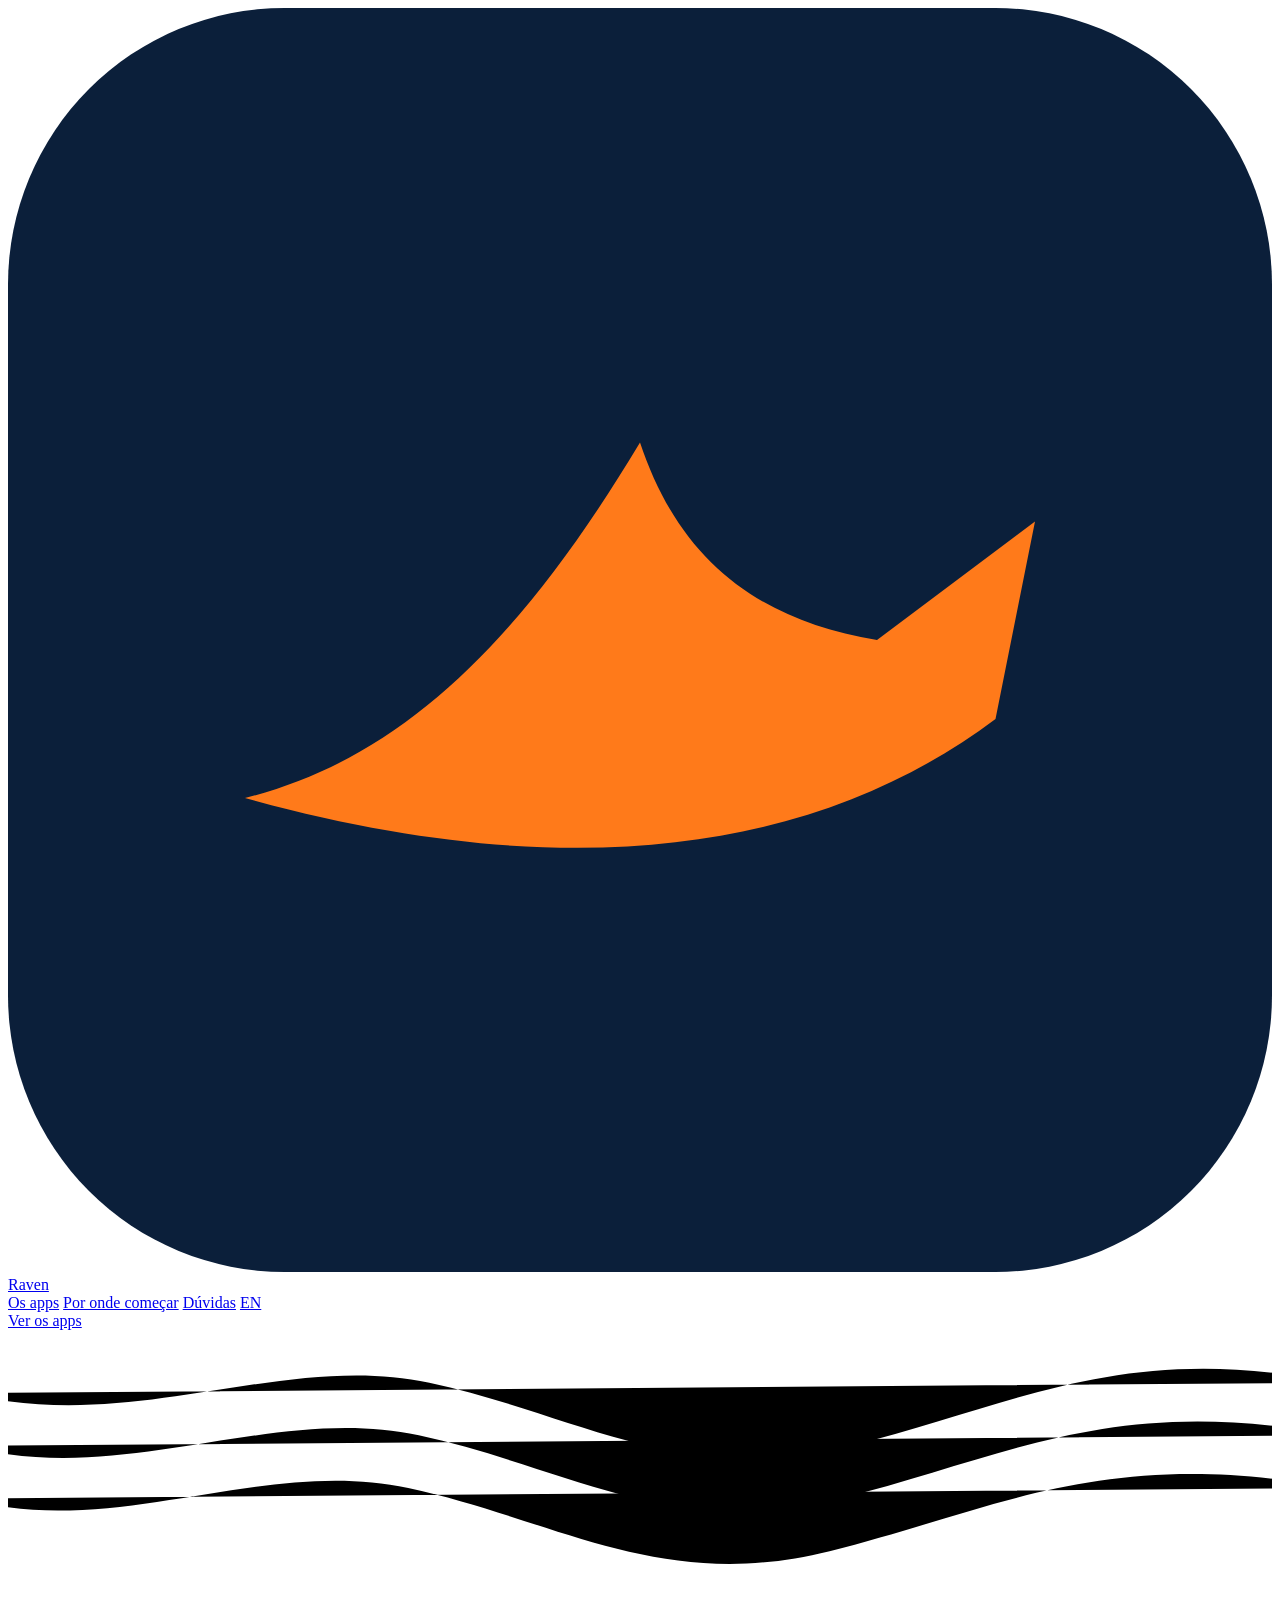
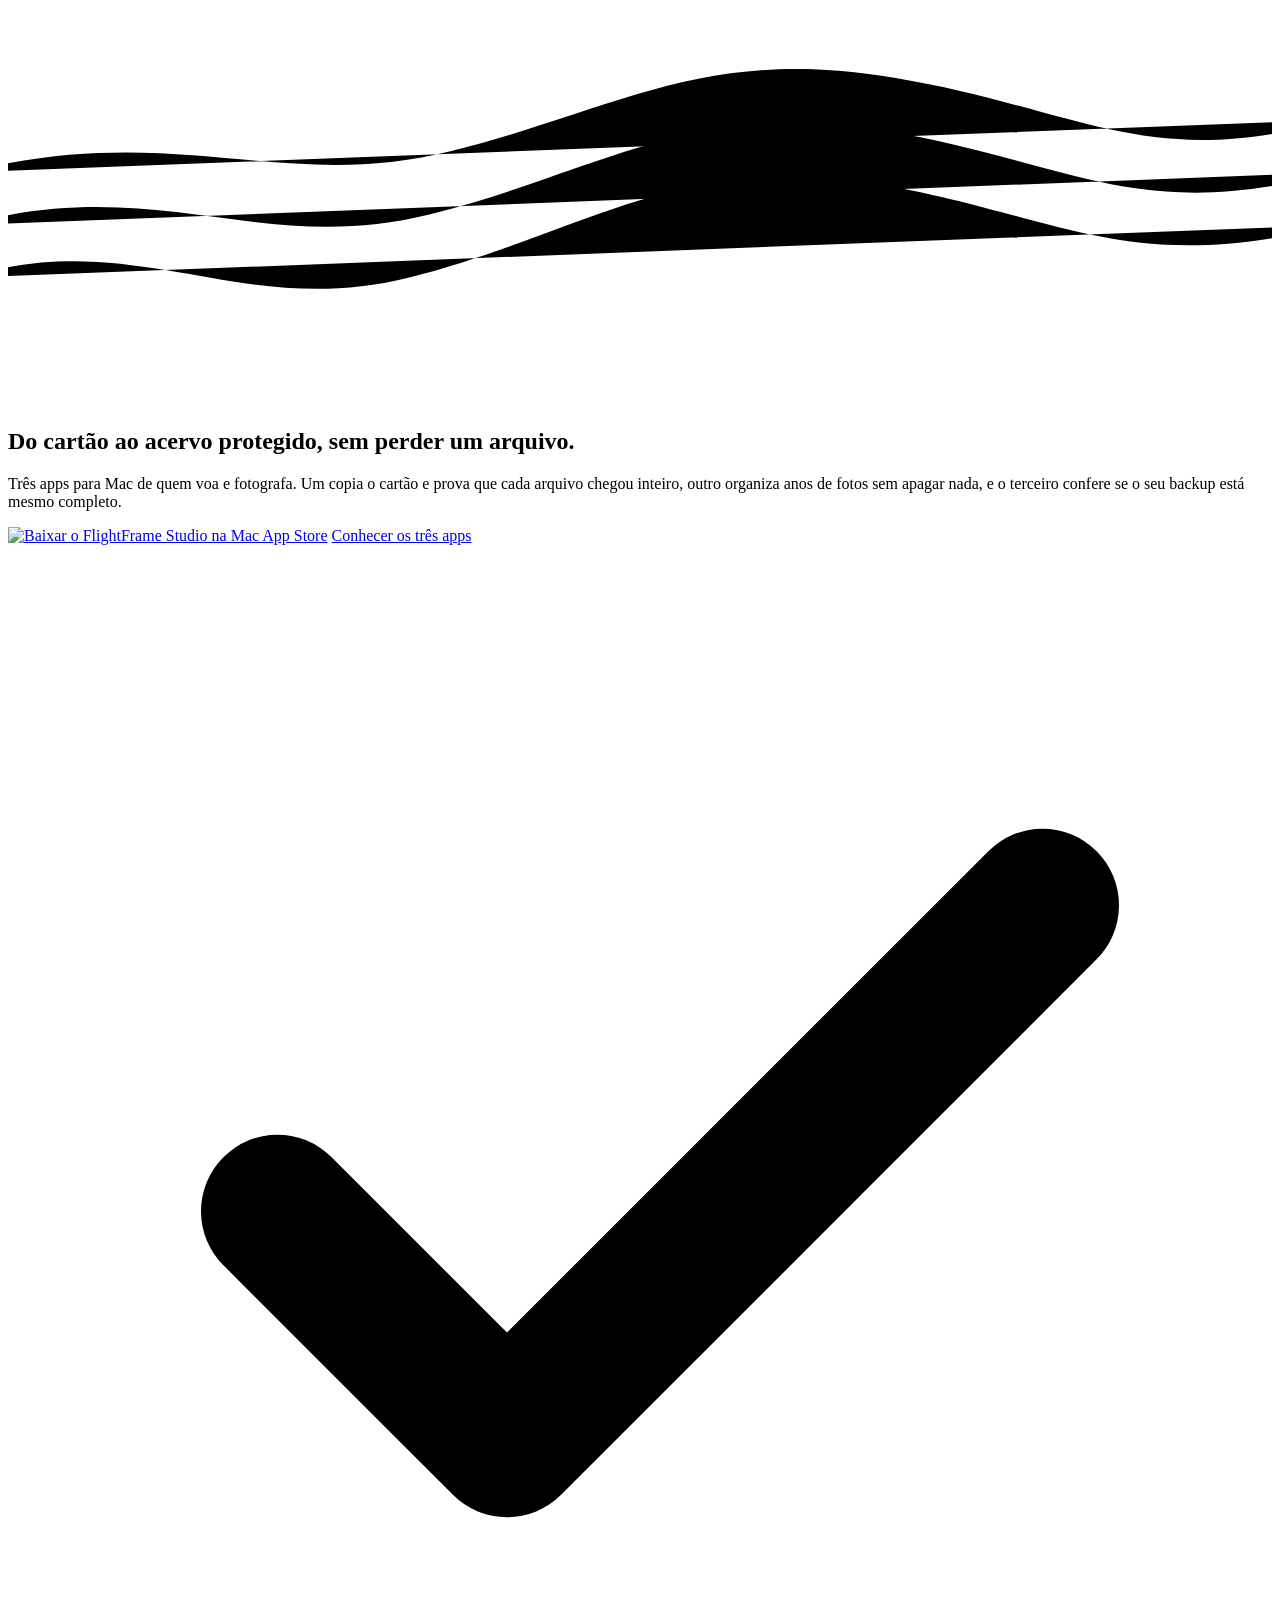
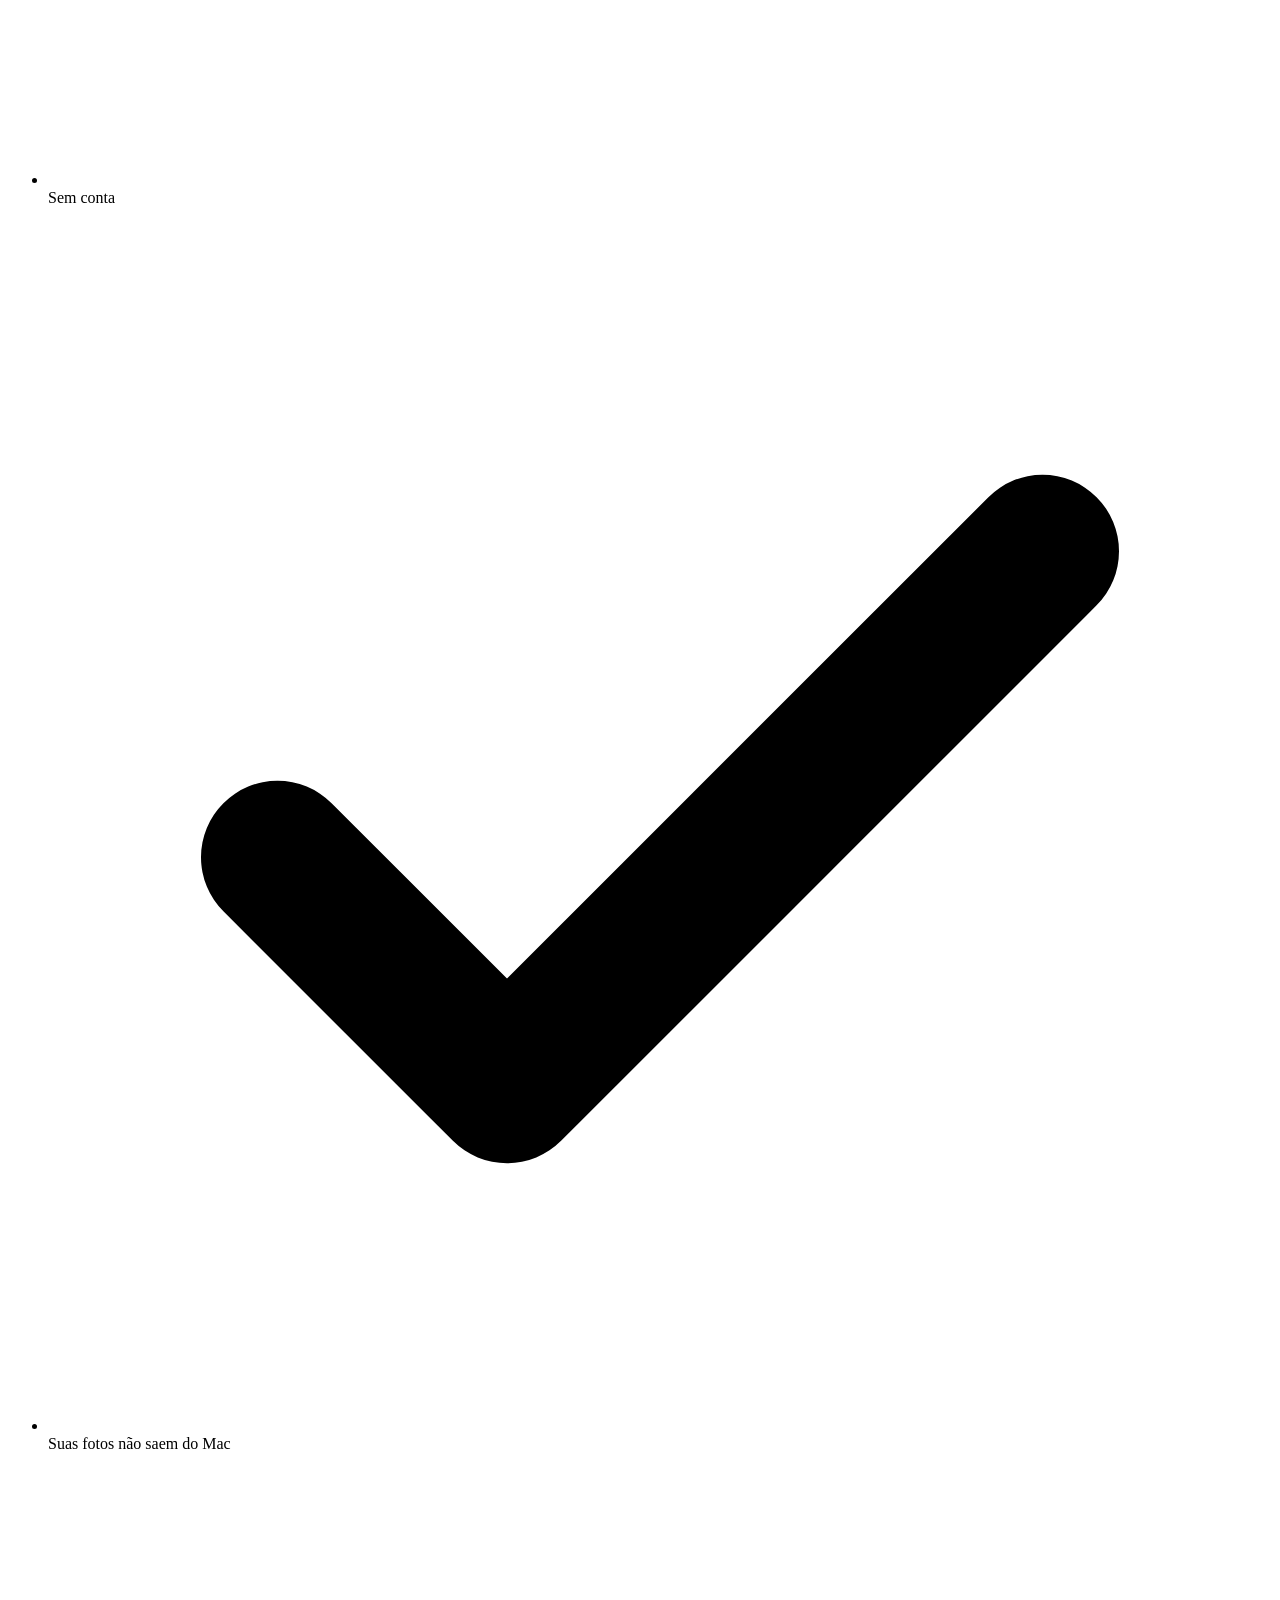
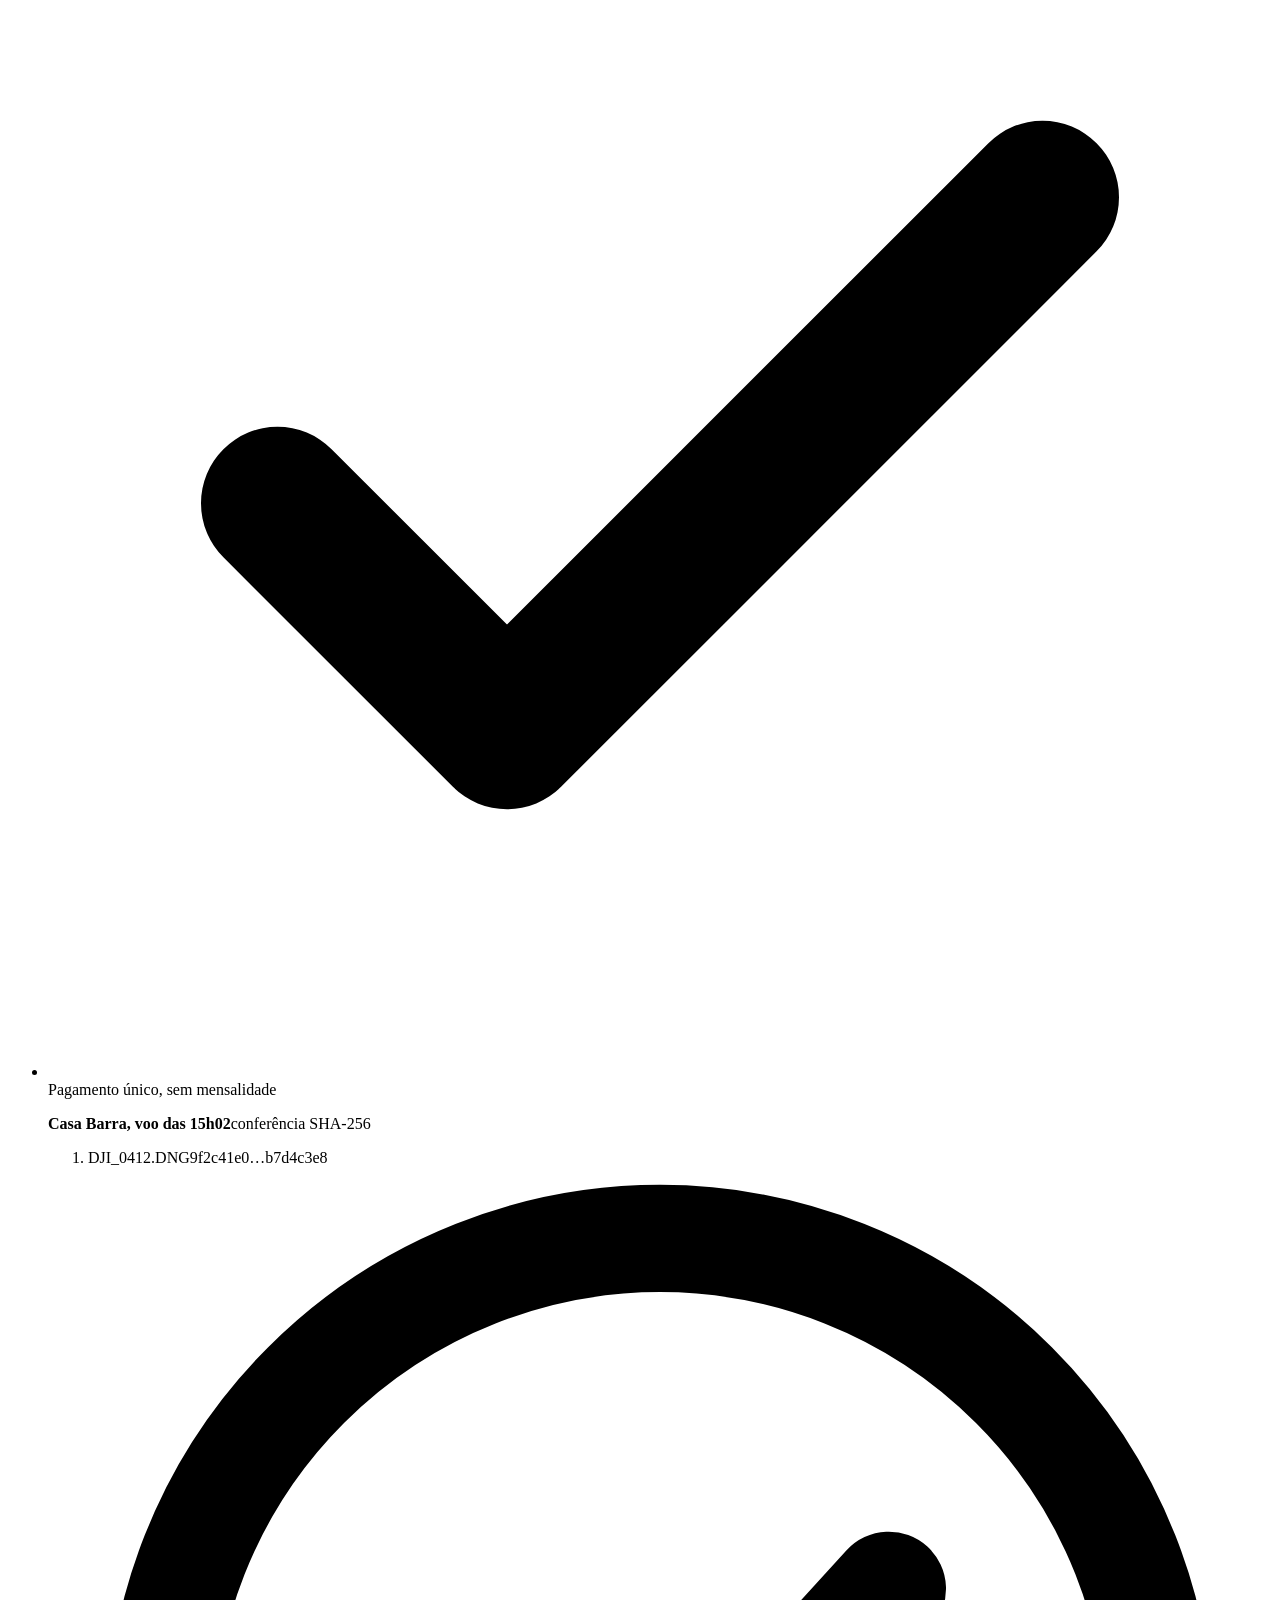
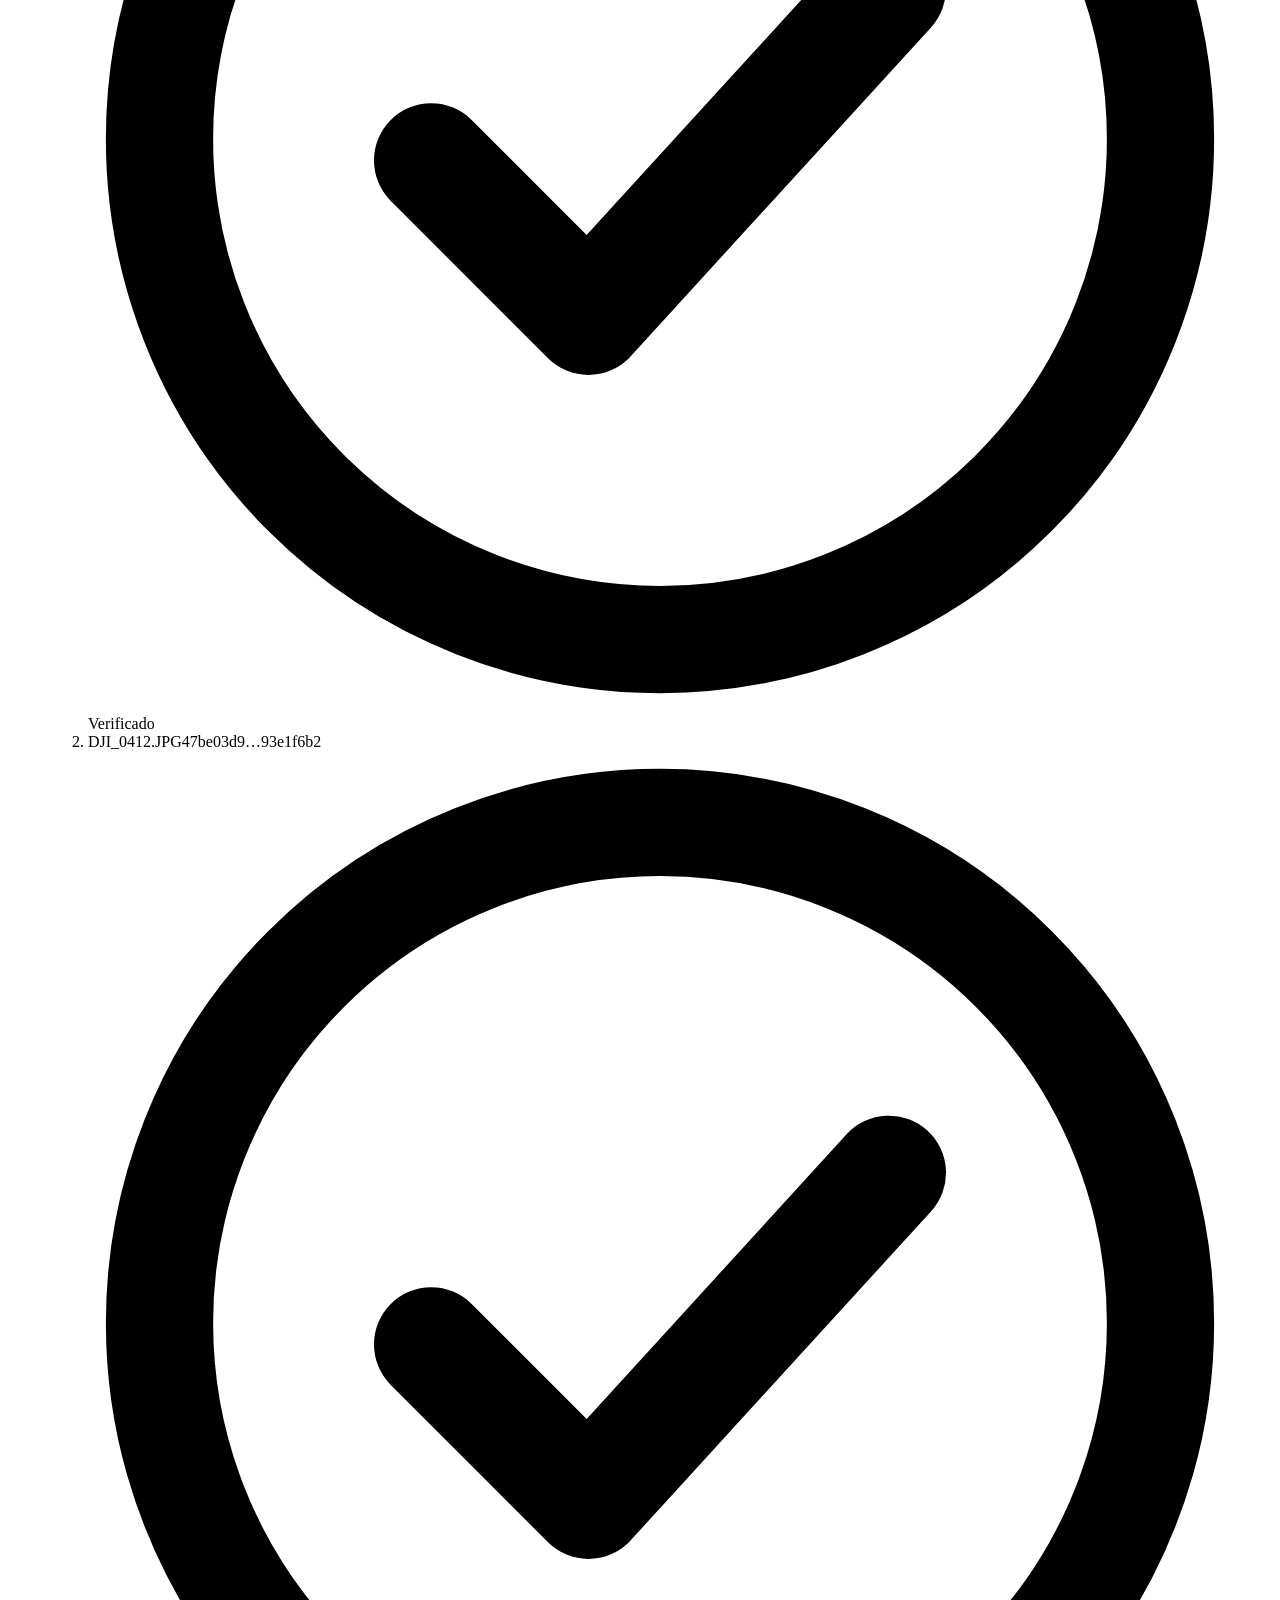
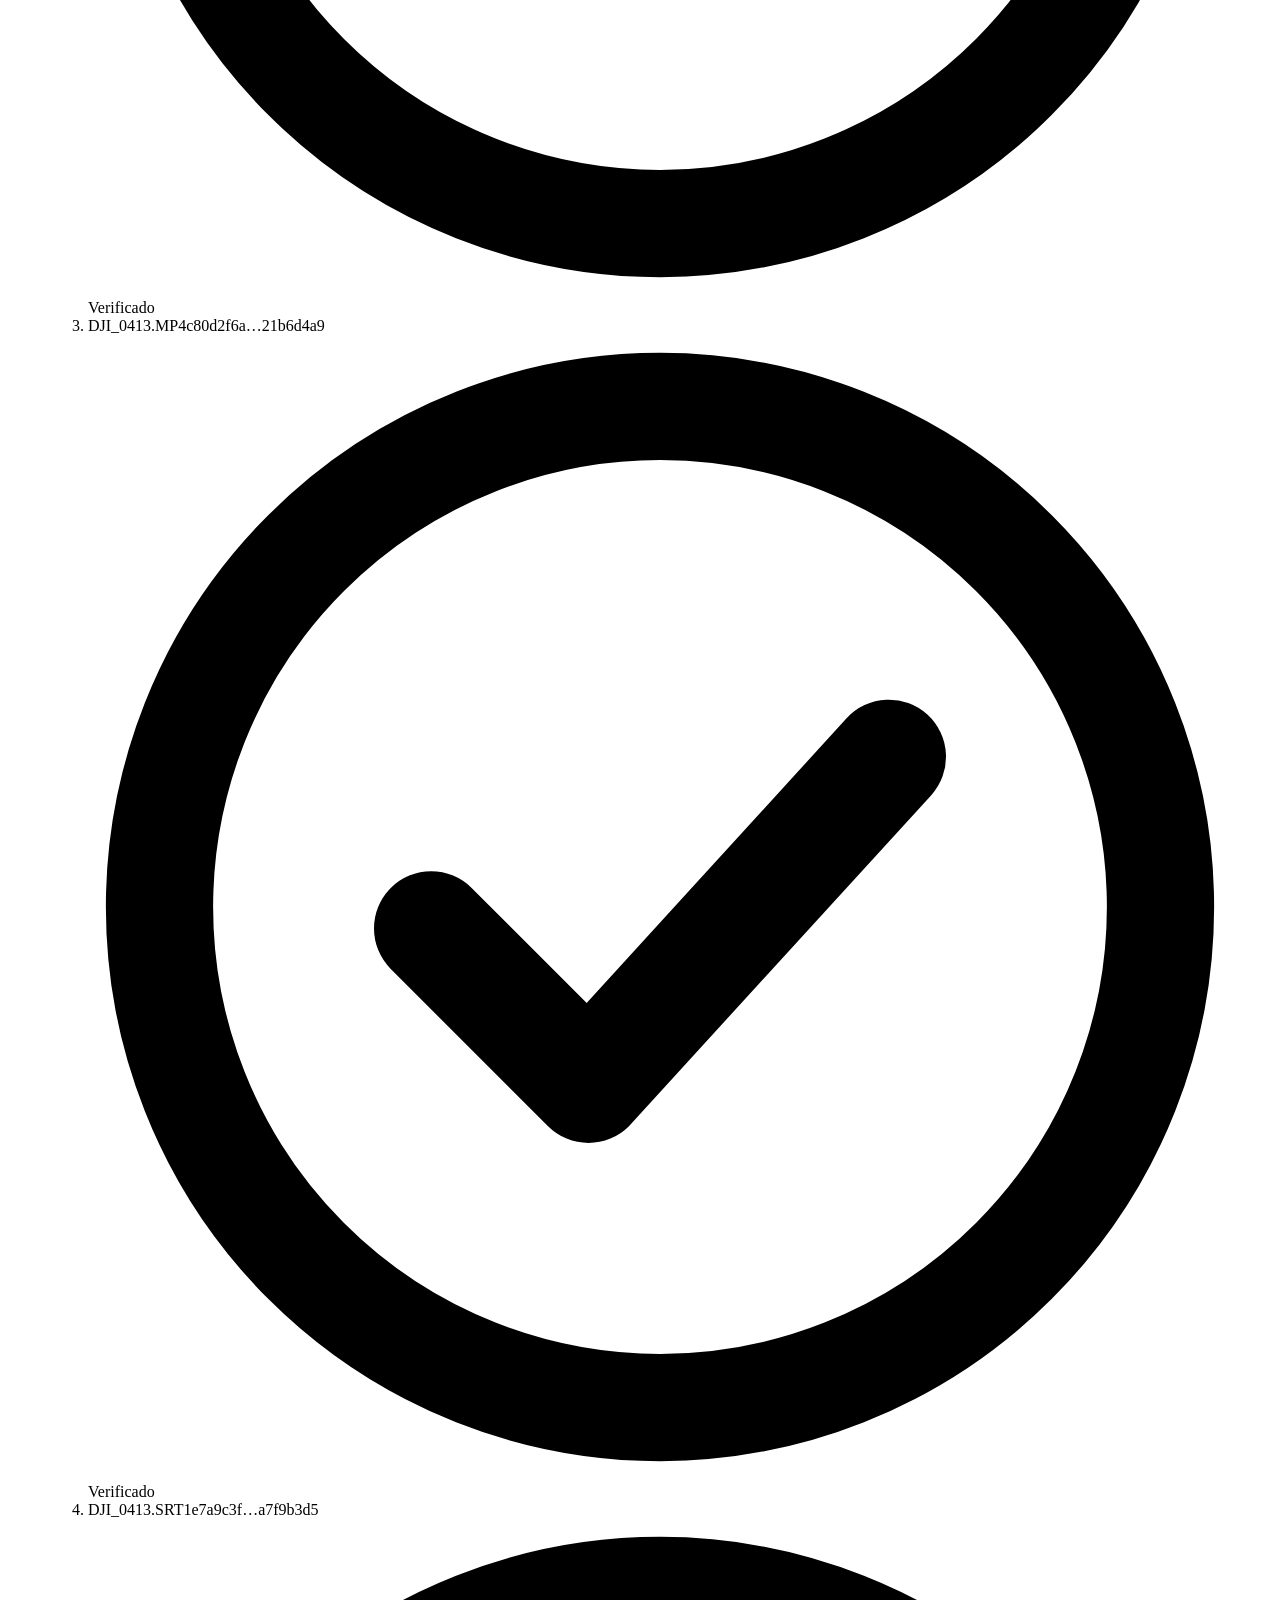
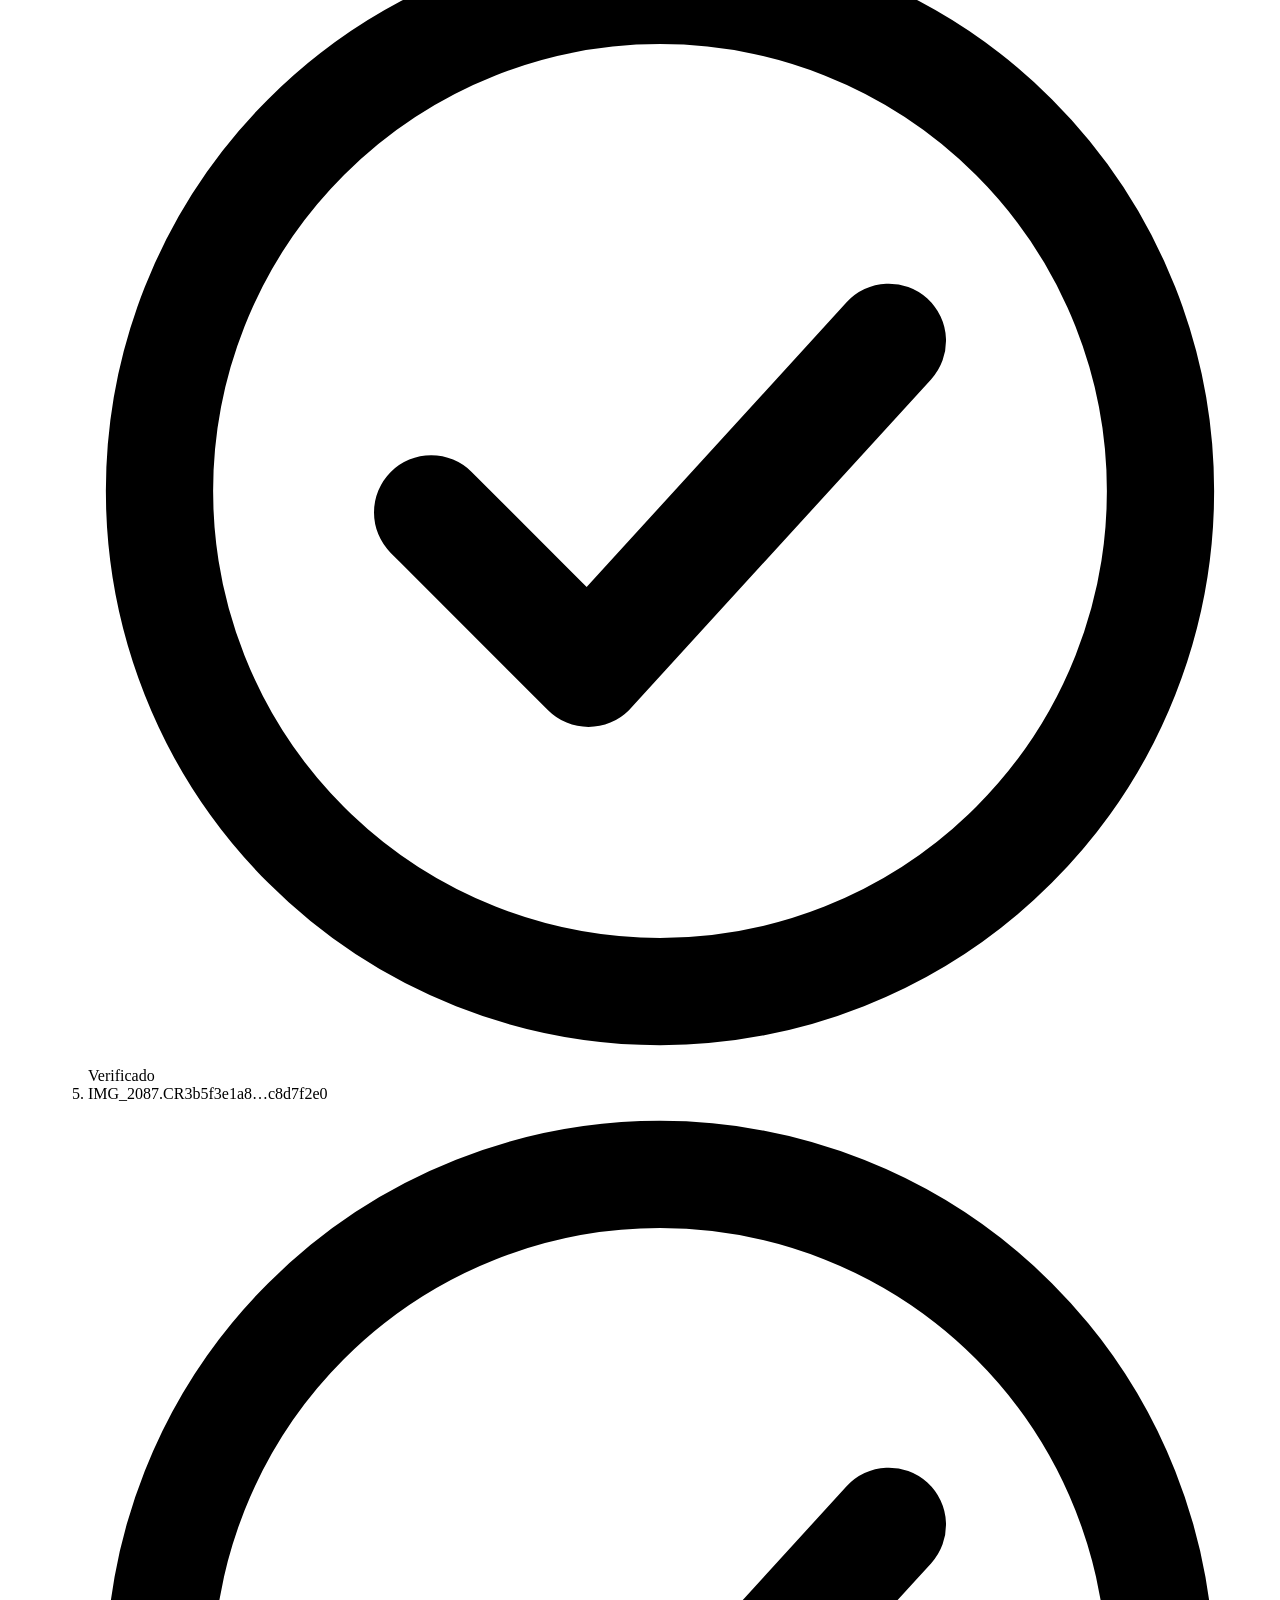
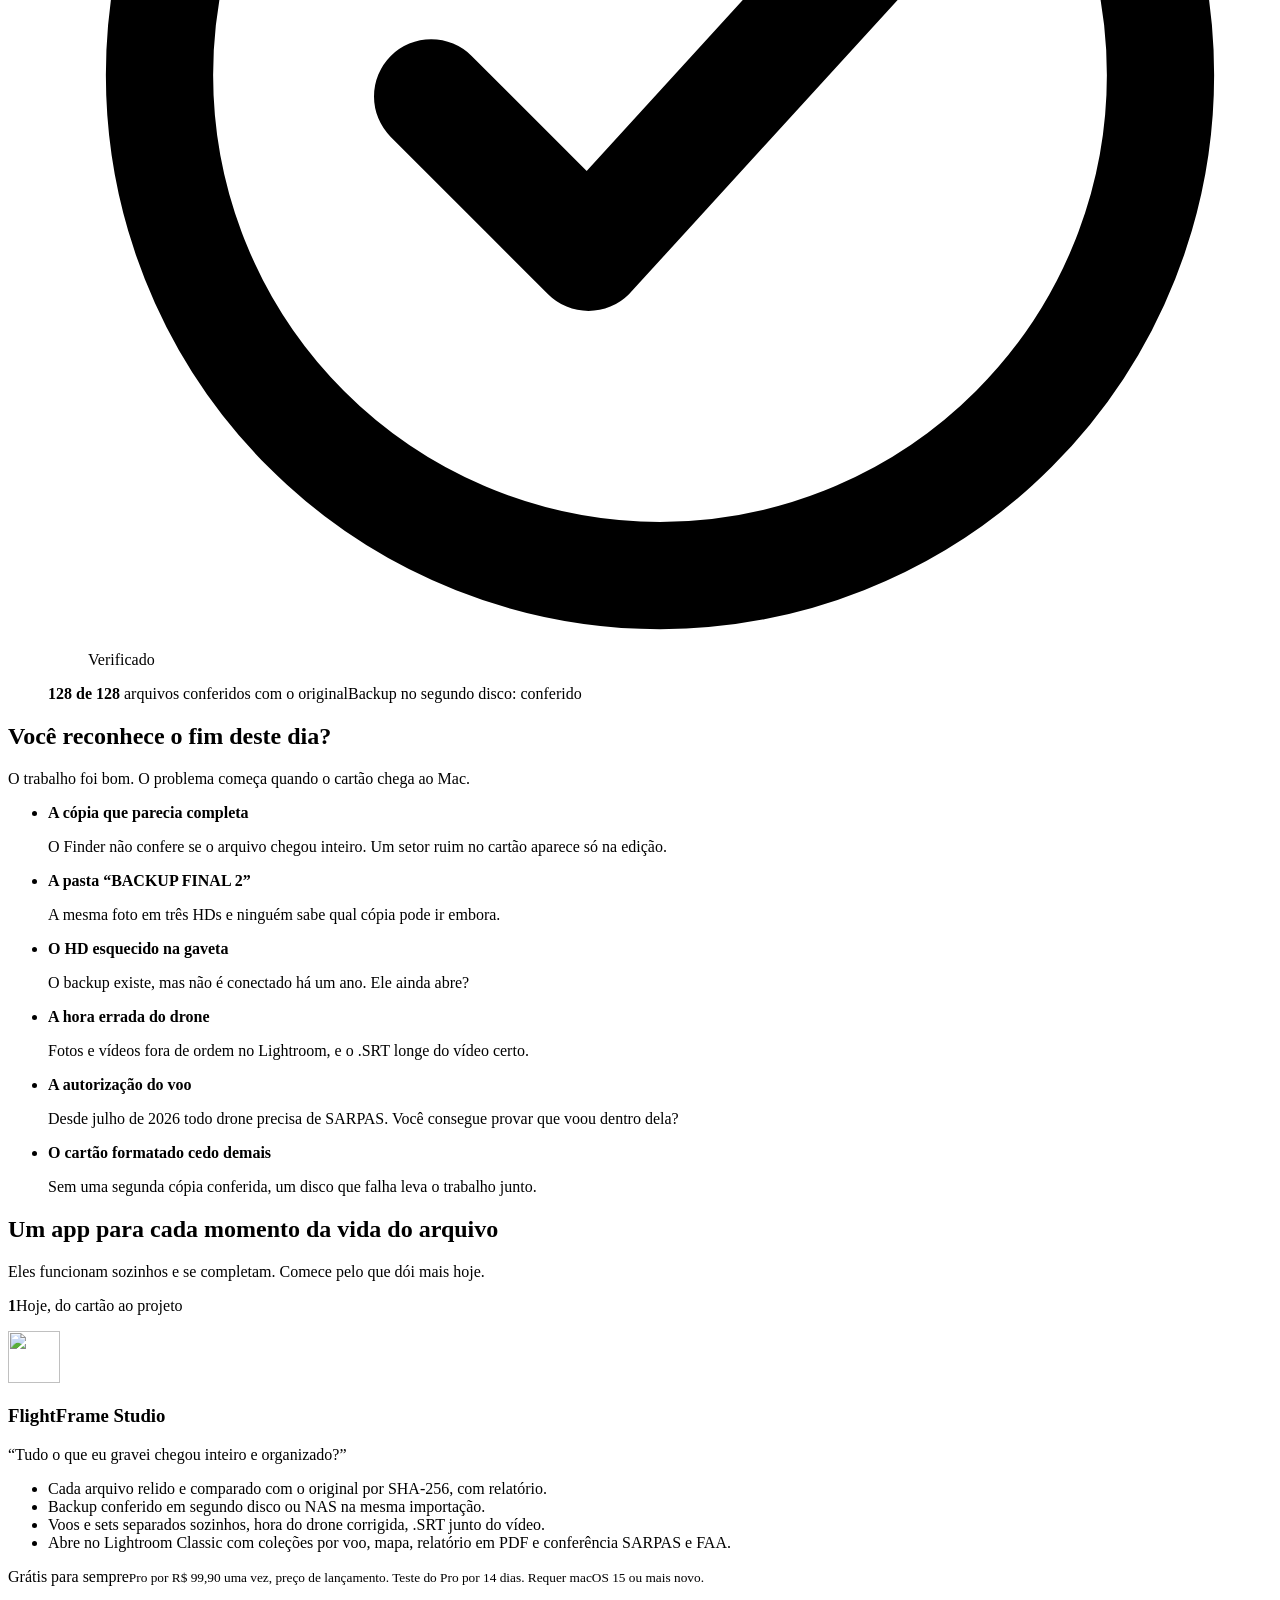
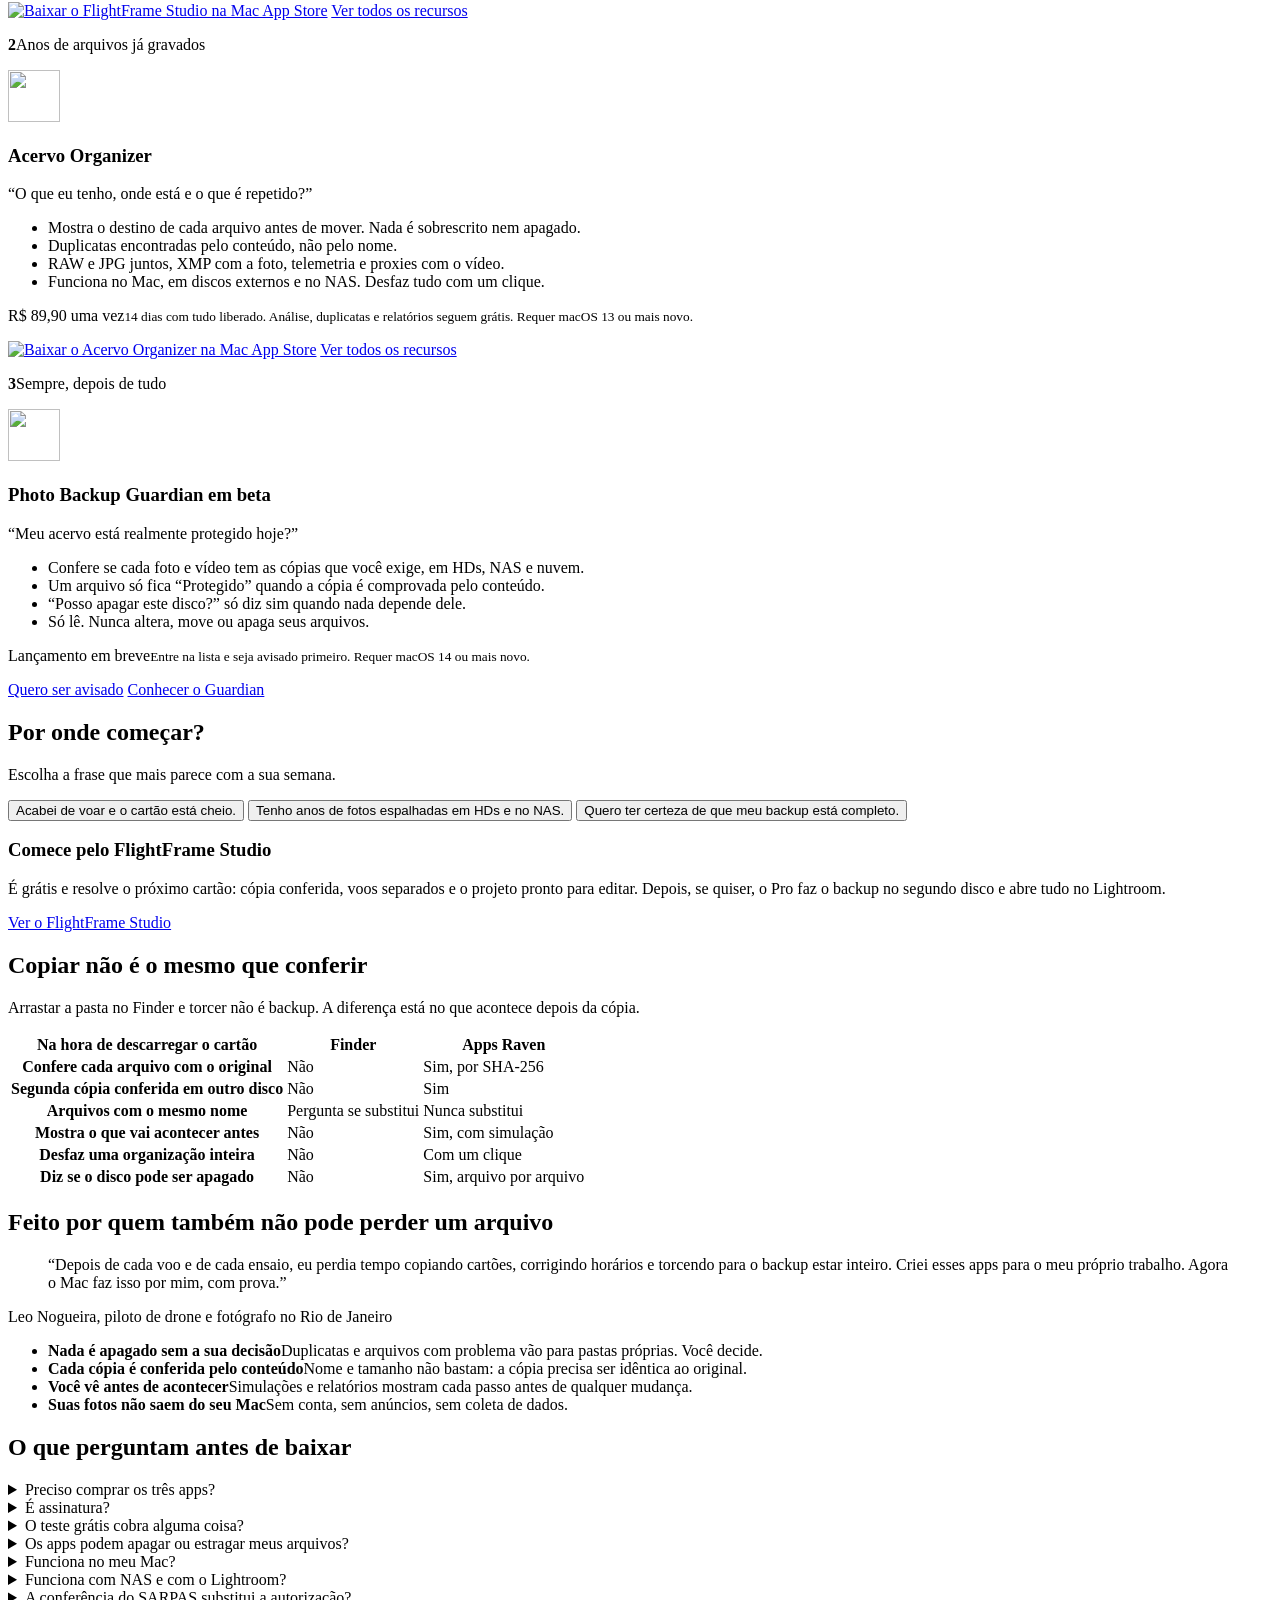
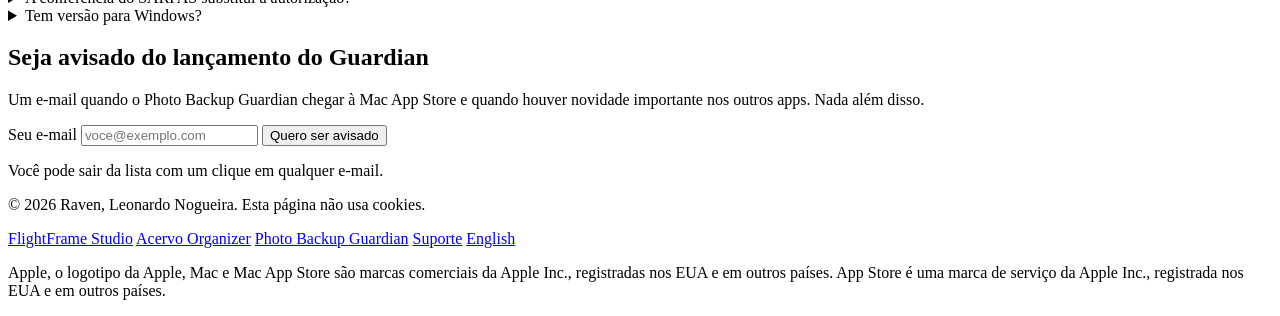
==== commit 55c7db75: "Add files via upload" ====
--- a/index.html
+++ b/index.html
@@ -6,297 +6,49 @@
 <title>Apps Raven para Mac: do cartão ao acervo protegido, sem perder um arquivo</title>
 <meta name="description" content="Três apps para Mac de pilotos de drone e fotógrafos: FlightFrame Studio copia o cartão com prova, Acervo Organizer organiza anos de fotos e Photo Backup Guardian confere se o backup está completo. Sem conta, sem nuvem, sem mensalidade.">
 <link rel="canonical" href="https://apps.ravendronevideos.com.br/">
+<link rel="alternate" hreflang="pt-BR" href="https://apps.ravendronevideos.com.br/">
+<link rel="alternate" hreflang="en" href="https://apps.ravendronevideos.com.br/en/">
+<link rel="alternate" hreflang="x-default" href="https://apps.ravendronevideos.com.br/en/">
 <meta property="og:type" content="website">
 <meta property="og:locale" content="pt_BR">
+<meta property="og:locale:alternate" content="en_US">
 <meta property="og:site_name" content="Raven">
 <meta property="og:title" content="Do cartão ao acervo protegido, sem perder um arquivo">
 <meta property="og:description" content="FlightFrame Studio, Acervo Organizer e Photo Backup Guardian: três apps para Mac de quem voa e fotografa.">
 <meta property="og:url" content="https://apps.ravendronevideos.com.br/">
 <meta property="og:image" content="https://flightframe.ravendronevideos.com.br/assets/og-image.jpg">
 <meta name="twitter:card" content="summary_large_image">
-<meta name="theme-color" content="#EEF2F3" media="(prefers-color-scheme: light)">
-<meta name="theme-color" content="#0E1A24" media="(prefers-color-scheme: dark)">
-<link rel="icon" href="data:image/svg+xml,%3Csvg xmlns='http://www.w3.org/2000/svg' viewBox='0 0 64 64'%3E%3Crect width='64' height='64' rx='14' fill='%2313283A'/%3E%3Cpath d='M12 40c8-2 14-8 20-18 2 6 6 9 12 10l8-6-2 10c-8 6-20 9-38 4z' fill='%23E0679C'/%3E%3C/svg%3E">
+<meta name="theme-color" content="#0B1F3A">
+<link rel="icon" href="data:image/svg+xml,%3Csvg xmlns='http://www.w3.org/2000/svg' viewBox='0 0 64 64'%3E%3Crect width='64' height='64' rx='14' fill='%230B1F3A'/%3E%3Cpath d='M12 40c8-2 14-8 20-18 2 6 6 9 12 10l8-6-2 10c-8 6-20 9-38 4z' fill='%23FF7A1A'/%3E%3C/svg%3E">
 <link rel="preconnect" href="https://fonts.googleapis.com">
 <link rel="preconnect" href="https://fonts.gstatic.com" crossorigin>
 <link href="https://fonts.googleapis.com/css2?family=Archivo:wdth,wght@62..125,400..800&family=IBM+Plex+Mono:wght@400;500&display=swap" rel="stylesheet">
-
-<!-- Análise de tráfego sem cookies (opcional). Ex.: Plausible. Descomente depois de criar a conta:
+<link rel="stylesheet" href="/assets/raven.css">
+<!-- Análise de tráfego sem cookies (opcional). Ex.: Plausible:
 <script defer data-domain="apps.ravendronevideos.com.br" src="https://plausible.io/js/script.js"></script>
 -->
-
 <script type="application/ld+json">
-{
-  "@context": "https://schema.org",
-  "@type": "ItemList",
-  "name": "Apps Raven para Mac",
-  "itemListElement": [
-    {"@type": "SoftwareApplication", "position": 1, "name": "FlightFrame Studio", "operatingSystem": "macOS 15 ou mais novo", "applicationCategory": "PhotographyApplication", "url": "https://flightframe.ravendronevideos.com.br", "offers": {"@type": "Offer", "price": "0", "priceCurrency": "BRL"}},
-    {"@type": "SoftwareApplication", "position": 2, "name": "Acervo Organizer", "operatingSystem": "macOS 13 ou mais novo", "applicationCategory": "PhotographyApplication", "url": "https://acervoorganizer.ravendronevideos.com.br", "offers": {"@type": "Offer", "price": "89.90", "priceCurrency": "BRL"}},
-    {"@type": "SoftwareApplication", "position": 3, "name": "Photo Backup Guardian", "operatingSystem": "macOS 14 ou mais novo", "applicationCategory": "UtilitiesApplication", "url": "https://photobackupguardian.app"}
-  ]
-}
+{"@context":"https://schema.org","@type":"ItemList","name":"Apps Raven para Mac","itemListElement":[
+{"@type":"SoftwareApplication","position":1,"name":"FlightFrame Studio","operatingSystem":"macOS 15 ou mais novo","applicationCategory":"PhotographyApplication","url":"https://flightframe.ravendronevideos.com.br","offers":{"@type":"Offer","price":"0","priceCurrency":"BRL"}},
+{"@type":"SoftwareApplication","position":2,"name":"Acervo Organizer","operatingSystem":"macOS 13 ou mais novo","applicationCategory":"PhotographyApplication","url":"https://acervoorganizer.ravendronevideos.com.br","offers":{"@type":"Offer","price":"89.90","priceCurrency":"BRL"}},
+{"@type":"SoftwareApplication","position":3,"name":"Photo Backup Guardian","operatingSystem":"macOS 14 ou mais novo","applicationCategory":"UtilitiesApplication","url":"https://photobackupguardian.app"}]}
 </script>
-
-<style>
-:root {
-  --paper: #EEF2F3;
-  --surface: #FFFFFF;
-  --ink: #13283A;
-  --ink-2: #4A5D6C;
-  --line: #C9D3D9;
-  --contour: #D6DEE2;
-  --magenta: #A3245E;
-  --magenta-soft: rgba(163, 36, 94, .09);
-  --on-magenta: #FFFFFF;
-  --verified: #1E7A4C;
-  --sky: #2F6E9A;
-  --display: "Archivo", "Helvetica Neue", Arial, sans-serif;
-  --mono: "IBM Plex Mono", ui-monospace, Menlo, monospace;
-  --measure: 34rem;
-  color-scheme: light;
-  box-sizing: border-box;
-  padding-top: env(safe-area-inset-top, 0px);
-  padding-bottom: env(safe-area-inset-bottom, 0px);
-}
-@media (prefers-color-scheme: dark) {
-  :root {
-    --paper: #0E1A24;
-    --surface: #152431;
-    --ink: #E6EDF1;
-    --ink-2: #9FB0BC;
-    --line: #2A3C4A;
-    --contour: #1B2B38;
-    --magenta: #E0679C;
-    --magenta-soft: rgba(224, 103, 156, .12);
-    --on-magenta: #1A0D14;
-    --verified: #5BC48E;
-    --sky: #6FA8CF;
-    color-scheme: dark;
-  }
-}
-*, *::before, *::after { box-sizing: inherit; }
-html { scroll-padding-top: calc(72px + env(safe-area-inset-top, 0px)); scroll-behavior: smooth; }
-@media (prefers-reduced-motion: reduce) { html { scroll-behavior: auto; } }
-body {
-  margin: 0;
-  background: var(--paper);
-  color: var(--ink);
-  font-family: var(--display);
-  font-variation-settings: "wdth" 100;
-  font-size: 1.0625rem;
-  line-height: 1.55;
-  -webkit-font-smoothing: antialiased;
-}
-img { max-width: 100%; display: block; }
-a { color: inherit; }
-:focus-visible { outline: 3px solid var(--magenta); outline-offset: 3px; border-radius: 4px; }
-.wrap { width: min(1120px, 100% - 2.5rem); margin-inline: auto; }
-
-/* Cabeçalho */
-.top {
-  position: sticky; top: env(safe-area-inset-top, 0px); z-index: 20;
-  background: color-mix(in srgb, var(--paper) 88%, transparent);
-  backdrop-filter: blur(10px); -webkit-backdrop-filter: blur(10px);
-  border-bottom: 1px solid var(--line);
-}
-body::before { content: ""; position: fixed; inset: 0 0 auto; height: env(safe-area-inset-top, 0px); z-index: 21; background: var(--paper); }
-.top .wrap { display: flex; align-items: center; gap: 1.5rem; height: 64px; }
-.brand { display: flex; align-items: center; gap: .55rem; text-decoration: none; font-weight: 750; font-variation-settings: "wdth" 118; font-size: 1.15rem; letter-spacing: .01em; }
-.brand svg { width: 30px; height: 30px; }
-.top nav { margin-left: auto; display: flex; gap: 1.4rem; font-size: .95rem; }
-.top nav a { text-decoration: none; color: var(--ink-2); }
-.top nav a:hover { color: var(--ink); }
-.btn {
-  display: inline-flex; align-items: center; justify-content: center; gap: .5rem;
-  min-height: 46px; padding: .7rem 1.25rem; border-radius: 10px;
-  font: inherit; font-weight: 650; font-size: 1rem; text-decoration: none; cursor: pointer;
-  border: 1.5px solid var(--ink); background: transparent; color: var(--ink);
-}
-.btn-primary { background: var(--magenta); border-color: var(--magenta); color: var(--on-magenta); }
-.btn-primary:hover { filter: brightness(1.08); }
-.btn-ghost:hover { background: var(--surface); }
-.top .btn { min-height: 40px; padding: .45rem 1rem; font-size: .92rem; }
-@media (max-width: 760px) { .top nav { display: none; } .top .btn { margin-left: auto; } }
-
-/* Herói */
-.hero { position: relative; overflow: hidden; padding: clamp(3rem, 8vw, 6rem) 0 clamp(3.5rem, 8vw, 6.5rem); }
-.contours { position: absolute; inset: 0; width: 100%; height: 100%; pointer-events: none; }
-.contours path { fill: none; stroke: var(--contour); stroke-width: 1.2; }
-.hero .wrap { position: relative; display: grid; grid-template-columns: 1.05fr .95fr; gap: clamp(2rem, 5vw, 4.5rem); align-items: center; }
-@media (max-width: 900px) { .hero .wrap { grid-template-columns: 1fr; } }
-h1 {
-  margin: 0 0 1.25rem;
-  font-size: clamp(2.35rem, 5.2vw, 4.3rem);
-  line-height: 1.02;
-  font-weight: 760;
-  font-variation-settings: "wdth" 112;
-  letter-spacing: -.015em;
-  text-wrap: balance;
-}
-.lede { margin: 0 0 2rem; max-width: var(--measure); font-size: 1.2rem; color: var(--ink-2); }
-.actions { display: flex; flex-wrap: wrap; gap: .75rem; }
-.assurance { margin: 1.5rem 0 0; display: flex; flex-wrap: wrap; gap: .4rem 1.4rem; padding: 0; list-style: none; font-size: .95rem; color: var(--ink-2); }
-.assurance li { display: flex; align-items: center; gap: .45rem; }
-.assurance svg { width: 16px; height: 16px; color: var(--verified); flex: none; }
-
-/* Relatório de verificação */
-.report-stage { position: relative; }
-.ring { position: absolute; width: 118%; aspect-ratio: 1; left: -9%; top: 50%; translate: 0 -50%; border-radius: 50%; border: 2px solid var(--magenta); opacity: .55; }
-.ring::after { content: ""; position: absolute; inset: 9%; border-radius: 50%; border: 1.5px dashed var(--sky); opacity: .7; }
-@media (max-width: 900px) { .ring { width: 100%; left: 0; } }
-.report {
-  position: relative; background: var(--surface); border: 1px solid var(--line); border-radius: 14px;
-  padding: 1.25rem 1.25rem 1rem; box-shadow: 0 1px 0 var(--line), 0 24px 48px -28px rgba(19, 40, 58, .35);
-}
-.report-head { display: flex; justify-content: space-between; align-items: baseline; gap: 1rem; padding-bottom: .85rem; border-bottom: 1px solid var(--line); }
-.report-head strong { font-size: 1rem; font-weight: 700; }
-.report-head span { font-size: .85rem; color: var(--ink-2); }
-.rows { list-style: none; margin: 0; padding: .35rem 0; }
-.rows li { display: grid; grid-template-columns: 1fr auto auto; gap: .9rem; align-items: center; padding: .55rem 0; border-bottom: 1px dashed var(--line); font-size: .92rem; }
-.rows li:last-child { border-bottom: 0; }
-.file { font-weight: 600; overflow: hidden; text-overflow: ellipsis; white-space: nowrap; }
-.hash { font-family: var(--mono); font-size: .78rem; color: var(--ink-2); }
-.status { display: inline-flex; align-items: center; gap: .35rem; font-size: .82rem; font-weight: 650; color: var(--verified); min-width: 6.6rem; justify-content: flex-end; }
-.status svg { width: 15px; height: 15px; }
-@media (max-width: 480px) { .hash { display: none; } .rows li { grid-template-columns: 1fr auto; } }
-.report-foot { display: flex; flex-wrap: wrap; justify-content: space-between; gap: .5rem; padding-top: .85rem; border-top: 1px solid var(--line); font-size: .88rem; }
-.report-foot b { color: var(--verified); }
-
-/* Animação única do relatório */
-.js .rows li { opacity: .25; }
-.js .rows li .status { opacity: 0; }
-.js .rows li.done { opacity: 1; transition: opacity .35s ease; }
-.js .rows li.done .status { opacity: 1; transition: opacity .25s ease .15s; }
-.js .report-foot { opacity: 0; }
-.js .report-foot.done { opacity: 1; transition: opacity .4s ease; }
-@media (prefers-reduced-motion: reduce) {
-  .js .rows li, .js .rows li .status, .js .report-foot { opacity: 1 !important; transition: none !important; }
-}
-
-/* Seções */
-section { padding: clamp(3.5rem, 8vw, 6rem) 0; }
-.band { background: var(--surface); border-block: 1px solid var(--line); }
-h2 {
-  margin: 0 0 1rem; font-size: clamp(1.8rem, 3.4vw, 2.6rem); line-height: 1.08;
-  font-weight: 740; font-variation-settings: "wdth" 108; letter-spacing: -.01em; text-wrap: balance;
-}
-.intro { max-width: var(--measure); color: var(--ink-2); margin: 0 0 2.5rem; font-size: 1.1rem; }
-
-/* Dores */
-.pains { display: grid; grid-template-columns: repeat(3, 1fr); gap: 0; margin: 0; padding: 0; list-style: none; border-top: 1px solid var(--line); }
-@media (max-width: 900px) { .pains { grid-template-columns: repeat(2, 1fr); } }
-@media (max-width: 560px) { .pains { grid-template-columns: 1fr; } }
-.pains li { padding: 1.4rem 1.5rem 1.4rem 0; border-bottom: 1px solid var(--line); }
-.pains strong { display: block; font-size: 1.08rem; margin-bottom: .3rem; }
-.pains p { margin: 0; color: var(--ink-2); font-size: .98rem; }
-
-/* Jornada dos apps */
-.journey { display: grid; gap: 1.25rem; counter-reset: etapa; }
-.app {
-  display: grid; grid-template-columns: 7.5rem 1fr 15rem; gap: 2rem; align-items: start;
-  padding: 2rem 0; border-top: 1px solid var(--line);
-}
-.app:last-child { border-bottom: 1px solid var(--line); }
-@media (max-width: 860px) { .app { grid-template-columns: 4.5rem 1fr; } .app .buy { grid-column: 1 / -1; } }
-.moment { font-size: .9rem; color: var(--ink-2); }
-.moment b { display: block; font-size: 2.6rem; line-height: 1; font-weight: 780; font-variation-settings: "wdth" 120; color: var(--magenta); margin-bottom: .35rem; }
-.app-name { display: flex; align-items: center; gap: .85rem; margin-bottom: .6rem; }
-.app-name img { width: 52px; height: 52px; border-radius: 12px; }
-.app h3 { margin: 0; font-size: 1.45rem; font-weight: 720; font-variation-settings: "wdth" 104; line-height: 1.15; }
-.question { margin: 0 0 1rem; font-size: 1.15rem; font-style: italic; color: var(--ink); max-width: var(--measure); }
-.app ul { margin: 0; padding-left: 1.1rem; color: var(--ink-2); max-width: var(--measure); }
-.app li { margin: .3rem 0; }
-.buy { display: grid; gap: .6rem; }
-.price { font-size: 1.05rem; font-weight: 700; }
-.price small { display: block; font-weight: 400; color: var(--ink-2); font-size: .88rem; margin-top: .15rem; }
-.buy .btn { width: 100%; }
-.more { font-size: .92rem; color: var(--ink-2); }
-.badge { display: inline-block; font-size: .78rem; font-weight: 650; padding: .15rem .55rem; border-radius: 999px; background: var(--magenta-soft); color: var(--magenta); margin-left: .35rem; vertical-align: middle; }
-
-/* Escolha */
-.chooser { display: grid; grid-template-columns: 1fr 1fr; gap: 2.5rem; align-items: start; }
-@media (max-width: 860px) { .chooser { grid-template-columns: 1fr; } }
-.options { display: grid; gap: .7rem; }
-.option {
-  text-align: left; font: inherit; font-size: 1.02rem; color: var(--ink); cursor: pointer;
-  padding: 1rem 1.15rem; border-radius: 12px; border: 1.5px solid var(--line); background: var(--paper);
-}
-.option:hover { border-color: var(--ink-2); }
-.option[aria-pressed="true"] { border-color: var(--magenta); background: var(--magenta-soft); font-weight: 600; }
-.answer { padding: 1.5rem; border-radius: 14px; border: 1px solid var(--line); background: var(--paper); min-height: 14rem; }
-.answer h3 { margin: 0 0 .5rem; font-size: 1.35rem; font-weight: 720; }
-.answer p { margin: 0 0 1.25rem; color: var(--ink-2); }
-.answer[data-changed] { animation: settle .3s ease; }
-@keyframes settle { from { opacity: .4; } to { opacity: 1; } }
-@media (prefers-reduced-motion: reduce) { .answer[data-changed] { animation: none; } }
-
-/* Comparação */
-.table-wrap { overflow-x: auto; border: 1px solid var(--line); border-radius: 14px; background: var(--surface); }
-table { width: 100%; border-collapse: collapse; min-width: 34rem; font-size: .98rem; }
-th, td { padding: .85rem 1.1rem; text-align: left; border-bottom: 1px solid var(--line); }
-thead th { font-weight: 700; background: var(--paper); }
-tbody tr:last-child td, tbody tr:last-child th { border-bottom: 0; }
-tbody th { font-weight: 500; }
-.no { color: var(--ink-2); }
-.yes { color: var(--verified); font-weight: 650; }
-
-/* Fundador */
-.founder { display: grid; grid-template-columns: 1fr 1.4fr; gap: clamp(2rem, 5vw, 4rem); align-items: center; }
-@media (max-width: 860px) { .founder { grid-template-columns: 1fr; } }
-blockquote { margin: 0; font-size: clamp(1.35rem, 2.4vw, 1.8rem); line-height: 1.3; font-weight: 560; font-variation-settings: "wdth" 96; text-wrap: pretty; }
-.who { margin-top: 1.25rem; color: var(--ink-2); font-size: .98rem; }
-.rules { list-style: none; margin: 0; padding: 0; display: grid; gap: 1rem; }
-.rules li { padding-left: 1.75rem; position: relative; }
-.rules li::before { content: ""; position: absolute; left: 0; top: .45rem; width: .8rem; height: .8rem; border-radius: 50%; border: 2px solid var(--verified); }
-.rules strong { display: block; }
-.rules span { color: var(--ink-2); font-size: .97rem; }
-
-/* FAQ */
-.faq { max-width: 46rem; }
-details { border-top: 1px solid var(--line); }
-details:last-of-type { border-bottom: 1px solid var(--line); }
-summary { cursor: pointer; list-style: none; padding: 1.15rem 2rem 1.15rem 0; font-weight: 650; font-size: 1.06rem; position: relative; }
-summary::-webkit-details-marker { display: none; }
-summary::after { content: "+"; position: absolute; right: .25rem; top: 1rem; font-size: 1.4rem; font-weight: 400; color: var(--magenta); }
-details[open] summary::after { content: "–"; }
-details p { margin: 0 0 1.2rem; color: var(--ink-2); max-width: var(--measure); }
-
-/* Lista */
-.signup { display: grid; grid-template-columns: 1.1fr 1fr; gap: 2.5rem; align-items: center; }
-@media (max-width: 860px) { .signup { grid-template-columns: 1fr; } }
-form { display: grid; gap: .75rem; }
-label { font-weight: 600; font-size: .95rem; }
-input[type="email"] {
-  font: inherit; padding: .8rem 1rem; border-radius: 10px; border: 1.5px solid var(--line);
-  background: var(--paper); color: var(--ink); min-height: 48px;
-}
-input[type="email"]:focus-visible { border-color: var(--magenta); outline-offset: 1px; }
-.fine { font-size: .88rem; color: var(--ink-2); margin: 0; }
-.form-msg { font-size: .95rem; font-weight: 600; color: var(--verified); min-height: 1.4em; margin: 0; }
-
-/* Rodapé */
-footer { padding: 2.5rem 0 3rem; border-top: 1px solid var(--line); font-size: .92rem; color: var(--ink-2); }
-footer .wrap { display: flex; flex-wrap: wrap; gap: 1rem 2rem; justify-content: space-between; }
-footer nav { display: flex; flex-wrap: wrap; gap: .6rem 1.4rem; }
-footer a { text-decoration: none; }
-footer a:hover { color: var(--ink); text-decoration: underline; }
-</style>
 </head>
 <body>
 
 <header class="top">
   <div class="wrap">
     <a class="brand" href="#inicio" aria-label="Raven, início">
-      <svg viewBox="0 0 64 64" aria-hidden="true"><rect width="64" height="64" rx="14" fill="currentColor"/><path d="M12 40c8-2 14-8 20-18 2 6 6 9 12 10l8-6-2 10c-8 6-20 9-38 4z" fill="var(--magenta)"/></svg>
+      <svg viewBox="0 0 64 64" aria-hidden="true"><rect width="64" height="64" rx="14" fill="#0B1F3A"/><path d="M12 40c8-2 14-8 20-18 2 6 6 9 12 10l8-6-2 10c-8 6-20 9-38 4z" fill="#FF7A1A"/></svg>
       Raven
     </a>
     <nav aria-label="Seções">
       <a href="#apps">Os apps</a>
       <a href="#escolha">Por onde começar</a>
       <a href="#duvidas">Dúvidas</a>
+      <a class="lang" href="/en/" hreflang="en" lang="en" aria-label="English version">EN</a>
     </nav>
-    <a class="btn btn-primary" href="https://apps.apple.com/app/flightframe-studio/id6822035026">Baixar grátis</a>
+    <a class="btn btn-primary" href="#apps">Ver os apps</a>
   </div>
 </header>
 
@@ -316,7 +68,7 @@
         <h1 id="titulo">Do cartão ao acervo protegido, sem perder um arquivo.</h1>
         <p class="lede">Três apps para Mac de quem voa e fotografa. Um copia o cartão e prova que cada arquivo chegou inteiro, outro organiza anos de fotos sem apagar nada, e o terceiro confere se o seu backup está mesmo completo.</p>
         <div class="actions">
-          <a class="btn btn-primary" href="https://apps.apple.com/app/flightframe-studio/id6822035026">Baixar o FlightFrame grátis</a>
+          <a class="store-badge" href="https://apps.apple.com/app/flightframe-studio/id6822035026"><img src="/assets/mac-app-store-badge-pt-br.svg" alt="Baixar o FlightFrame Studio na Mac App Store" height="48" onerror="if(!this.dataset.f){this.dataset.f=1;this.src='https://toolbox.marketingtools.apple.com/api/v2/badges/download-on-the-mac-app-store/black/pt-br'}else{this.onerror=null;this.src='https://flightframe.ravendronevideos.com.br/assets/mac-app-store-badge.svg'}"></a>
           <a class="btn btn-ghost" href="#apps">Conhecer os três apps</a>
         </div>
         <ul class="assurance">
@@ -329,10 +81,7 @@
       <div class="report-stage">
         <div class="ring" aria-hidden="true"></div>
         <figure class="report" aria-label="Exemplo de relatório de verificação do FlightFrame Studio">
-          <div class="report-head">
-            <strong>Casa Barra, voo das 15h02</strong>
-            <span>conferência SHA-256</span>
-          </div>
+          <div class="report-head"><strong>Casa Barra, voo das 15h02</strong><span>conferência SHA-256</span></div>
           <ol class="rows">
             <li><span class="file">DJI_0412.DNG</span><span class="hash">9f2c41e0…b7d4c3e8</span><span class="status"><svg viewBox="0 0 16 16" aria-hidden="true"><circle cx="8" cy="8" r="7" fill="none" stroke="currentColor" stroke-width="1.5"/><path d="M4.8 8.3l2.2 2.2 4.2-4.6" fill="none" stroke="currentColor" stroke-width="1.6" stroke-linecap="round" stroke-linejoin="round"/></svg>Verificado</span></li>
             <li><span class="file">DJI_0412.JPG</span><span class="hash">47be03d9…93e1f6b2</span><span class="status"><svg viewBox="0 0 16 16" aria-hidden="true"><circle cx="8" cy="8" r="7" fill="none" stroke="currentColor" stroke-width="1.5"/><path d="M4.8 8.3l2.2 2.2 4.2-4.6" fill="none" stroke="currentColor" stroke-width="1.6" stroke-linecap="round" stroke-linejoin="round"/></svg>Verificado</span></li>
@@ -340,16 +89,13 @@
             <li><span class="file">DJI_0413.SRT</span><span class="hash">1e7a9c3f…a7f9b3d5</span><span class="status"><svg viewBox="0 0 16 16" aria-hidden="true"><circle cx="8" cy="8" r="7" fill="none" stroke="currentColor" stroke-width="1.5"/><path d="M4.8 8.3l2.2 2.2 4.2-4.6" fill="none" stroke="currentColor" stroke-width="1.6" stroke-linecap="round" stroke-linejoin="round"/></svg>Verificado</span></li>
             <li><span class="file">IMG_2087.CR3</span><span class="hash">b5f3e1a8…c8d7f2e0</span><span class="status"><svg viewBox="0 0 16 16" aria-hidden="true"><circle cx="8" cy="8" r="7" fill="none" stroke="currentColor" stroke-width="1.5"/><path d="M4.8 8.3l2.2 2.2 4.2-4.6" fill="none" stroke="currentColor" stroke-width="1.6" stroke-linecap="round" stroke-linejoin="round"/></svg>Verificado</span></li>
           </ol>
-          <figcaption class="report-foot">
-            <span><b>128 de 128</b> arquivos conferidos com o original</span>
-            <span>Backup no segundo disco: conferido</span>
-          </figcaption>
+          <figcaption class="report-foot"><span><b>128 de 128</b> arquivos conferidos com o original</span><span>Backup no segundo disco: conferido</span></figcaption>
         </figure>
       </div>
     </div>
   </section>
 
-  <section class="band" aria-labelledby="dores">
+  <section aria-labelledby="dores">
     <div class="wrap">
       <h2 id="dores">Você reconhece o fim deste dia?</h2>
       <p class="intro">O trabalho foi bom. O problema começa quando o cartão chega ao Mac.</p>
@@ -364,19 +110,15 @@
     </div>
   </section>
 
-  <section id="apps" aria-labelledby="tres-apps">
+  <section id="apps" class="band" aria-labelledby="tres-apps">
     <div class="wrap">
       <h2 id="tres-apps">Um app para cada momento da vida do arquivo</h2>
       <p class="intro">Eles funcionam sozinhos e se completam. Comece pelo que dói mais hoje.</p>
-
       <div class="journey">
-        <article class="app" aria-labelledby="ff">
+        <article class="app" id="ff" aria-labelledby="ff-nome">
           <p class="moment"><b>1</b>Hoje, do cartão ao projeto</p>
           <div>
-            <div class="app-name">
-              <img src="https://flightframe.ravendronevideos.com.br/assets/icon.png" alt="" width="52" height="52" loading="lazy">
-              <h3 id="ff">FlightFrame Studio</h3>
-            </div>
+            <div class="app-name"><img src="https://flightframe.ravendronevideos.com.br/assets/icon.png" alt="" width="52" height="52" loading="lazy"><h3 id="ff-nome">FlightFrame Studio</h3></div>
             <p class="question">“Tudo o que eu gravei chegou inteiro e organizado?”</p>
             <ul>
               <li>Cada arquivo relido e comparado com o original por SHA-256, com relatório.</li>
@@ -386,19 +128,16 @@
             </ul>
           </div>
           <div class="buy">
-            <p class="price">Grátis para sempre<small>Pro por R$ 99,90 uma vez, preço de lançamento. Teste do Pro por 14 dias. macOS 15 ou mais novo.</small></p>
-            <a class="btn btn-primary" href="https://apps.apple.com/app/flightframe-studio/id6822035026">Baixar grátis</a>
+            <p class="price">Grátis para sempre<small>Pro por R$ 99,90 uma vez, preço de lançamento. Teste do Pro por 14 dias. Requer macOS 15 ou mais novo.</small></p>
+            <a class="store-badge" href="https://apps.apple.com/app/flightframe-studio/id6822035026"><img src="/assets/mac-app-store-badge-pt-br.svg" alt="Baixar o FlightFrame Studio na Mac App Store" height="48" loading="lazy" onerror="if(!this.dataset.f){this.dataset.f=1;this.src='https://toolbox.marketingtools.apple.com/api/v2/badges/download-on-the-mac-app-store/black/pt-br'}else{this.onerror=null;this.src='https://flightframe.ravendronevideos.com.br/assets/mac-app-store-badge.svg'}"></a>
             <a class="more" href="https://flightframe.ravendronevideos.com.br">Ver todos os recursos</a>
           </div>
         </article>
 
-        <article class="app" aria-labelledby="ao">
+        <article class="app" id="ao" aria-labelledby="ao-nome">
           <p class="moment"><b>2</b>Anos de arquivos já gravados</p>
           <div>
-            <div class="app-name">
-              <img src="https://acervoorganizer.ravendronevideos.com.br/assets/icone-256.png" alt="" width="52" height="52" loading="lazy">
-              <h3 id="ao">Acervo Organizer</h3>
-            </div>
+            <div class="app-name"><img src="https://acervoorganizer.ravendronevideos.com.br/assets/icone-256.png" alt="" width="52" height="52" loading="lazy"><h3 id="ao-nome">Acervo Organizer</h3></div>
             <p class="question">“O que eu tenho, onde está e o que é repetido?”</p>
             <ul>
               <li>Mostra o destino de cada arquivo antes de mover. Nada é sobrescrito nem apagado.</li>
@@ -408,19 +147,16 @@
             </ul>
           </div>
           <div class="buy">
-            <p class="price">R$ 89,90 uma vez<small>14 dias com tudo liberado. Análise, duplicatas e relatórios seguem grátis. macOS 13 ou mais novo.</small></p>
-            <a class="btn btn-primary" href="https://apps.apple.com/app/id6821982992?mt=12">Experimentar grátis</a>
+            <p class="price">R$ 89,90 uma vez<small>14 dias com tudo liberado. Análise, duplicatas e relatórios seguem grátis. Requer macOS 13 ou mais novo.</small></p>
+            <a class="store-badge" href="https://apps.apple.com/app/id6821982992?mt=12"><img src="/assets/mac-app-store-badge-pt-br.svg" alt="Baixar o Acervo Organizer na Mac App Store" height="48" loading="lazy" onerror="if(!this.dataset.f){this.dataset.f=1;this.src='https://toolbox.marketingtools.apple.com/api/v2/badges/download-on-the-mac-app-store/black/pt-br'}else{this.onerror=null;this.src='https://flightframe.ravendronevideos.com.br/assets/mac-app-store-badge.svg'}"></a>
             <a class="more" href="https://acervoorganizer.ravendronevideos.com.br">Ver todos os recursos</a>
           </div>
         </article>
 
-        <article class="app" aria-labelledby="pbg">
+        <article class="app" id="pbg" aria-labelledby="pbg-nome">
           <p class="moment"><b>3</b>Sempre, depois de tudo</p>
           <div>
-            <div class="app-name">
-              <img src="https://photobackupguardian.app/icon.png" alt="" width="52" height="52" loading="lazy">
-              <h3 id="pbg">Photo Backup Guardian <span class="badge">em beta</span></h3>
-            </div>
+            <div class="app-name"><img src="https://photobackupguardian.app/icon.png" alt="" width="52" height="52" loading="lazy"><h3 id="pbg-nome">Photo Backup Guardian <span class="tag">em beta</span></h3></div>
             <p class="question">“Meu acervo está realmente protegido hoje?”</p>
             <ul>
               <li>Confere se cada foto e vídeo tem as cópias que você exige, em HDs, NAS e nuvem.</li>
@@ -430,7 +166,7 @@
             </ul>
           </div>
           <div class="buy">
-            <p class="price">Lançamento em breve<small>Entre na lista e seja avisado primeiro. macOS 14 ou mais novo.</small></p>
+            <p class="price">Lançamento em breve<small>Entre na lista e seja avisado primeiro. Requer macOS 14 ou mais novo.</small></p>
             <a class="btn btn-primary" href="#lista">Quero ser avisado</a>
             <a class="more" href="https://photobackupguardian.app">Conhecer o Guardian</a>
           </div>
@@ -439,7 +175,7 @@
     </div>
   </section>
 
-  <section id="escolha" class="band" aria-labelledby="comecar">
+  <section id="escolha" aria-labelledby="comecar">
     <div class="wrap chooser">
       <div>
         <h2 id="comecar">Por onde começar?</h2>
@@ -453,12 +189,12 @@
       <div class="answer" id="resposta" aria-live="polite">
         <h3>Comece pelo FlightFrame Studio</h3>
         <p>É grátis e resolve o próximo cartão: cópia conferida, voos separados e o projeto pronto para editar. Depois, se quiser, o Pro faz o backup no segundo disco e abre tudo no Lightroom.</p>
-        <a class="btn btn-primary" href="https://apps.apple.com/app/flightframe-studio/id6822035026">Baixar o FlightFrame grátis</a>
-      </div>
-    </div>
-  </section>
-
-  <section aria-labelledby="finder">
+        <a class="btn btn-primary" href="#ff">Ver o FlightFrame Studio</a>
+      </div>
+    </div>
+  </section>
+
+  <section class="band" aria-labelledby="finder">
     <div class="wrap">
       <h2 id="finder">Copiar não é o mesmo que conferir</h2>
       <p class="intro">Arrastar a pasta no Finder e torcer não é backup. A diferença está no que acontece depois da cópia.</p>
@@ -478,13 +214,11 @@
     </div>
   </section>
 
-  <section class="band" aria-labelledby="criador">
+  <section class="dark-band" aria-labelledby="criador">
     <div class="wrap founder">
       <div>
         <h2 id="criador">Feito por quem também não pode perder um arquivo</h2>
-        <blockquote>
-          “Depois de cada voo e de cada ensaio, eu perdia tempo copiando cartões, corrigindo horários e torcendo para o backup estar inteiro. Criei esses apps para o meu próprio trabalho. Agora o Mac faz isso por mim, com prova.”
-        </blockquote>
+        <blockquote>“Depois de cada voo e de cada ensaio, eu perdia tempo copiando cartões, corrigindo horários e torcendo para o backup estar inteiro. Criei esses apps para o meu próprio trabalho. Agora o Mac faz isso por mim, com prova.”</blockquote>
         <p class="who">Leo Nogueira, piloto de drone e fotógrafo no Rio de Janeiro</p>
       </div>
       <ul class="rules" aria-label="As regras que os três apps seguem">
@@ -500,38 +234,14 @@
     <div class="wrap">
       <h2 id="perguntas">O que perguntam antes de baixar</h2>
       <div class="faq">
-        <details>
-          <summary>Preciso comprar os três apps?</summary>
-          <p>Não. Cada app funciona sozinho e é comprado separadamente. Comece pelo que resolve o seu problema de hoje.</p>
-        </details>
-        <details>
-          <summary>É assinatura?</summary>
-          <p>Não. O download é grátis e o desbloqueio é uma compra única pela Mac App Store, válida nos Macs com a mesma Conta Apple.</p>
-        </details>
-        <details>
-          <summary>O teste grátis cobra alguma coisa?</summary>
-          <p>Não. Os 14 dias de teste não renovam sozinhos e nunca são cobrados. Quando terminam, seus projetos e arquivos continuam intactos.</p>
-        </details>
-        <details>
-          <summary>Os apps podem apagar ou estragar meus arquivos?</summary>
-          <p>Não. O FlightFrame só lê o cartão, o Acervo nunca sobrescreve nem apaga e desfaz qualquer organização, e o Guardian só lê as pastas que você escolhe.</p>
-        </details>
-        <details>
-          <summary>Funciona no meu Mac?</summary>
-          <p>Os três funcionam em Macs com Apple Silicon ou Intel. O Acervo pede macOS 13 ou mais novo, o Guardian macOS 14 e o FlightFrame macOS 15.</p>
-        </details>
-        <details>
-          <summary>Funciona com NAS e com o Lightroom?</summary>
-          <p>Sim. Os três trabalham com discos externos e volumes de NAS montados no Mac, como Synology e QNAP. O FlightFrame tem integração direta com o Lightroom Classic, e o Acervo mantém os arquivos XMP junto das fotos.</p>
-        </details>
-        <details>
-          <summary>A conferência do SARPAS substitui a autorização?</summary>
-          <p>Não. O FlightFrame compara cada voo com a autorização que você já tem, de forma informativa. A autorização continua sendo feita no SARPAS e a responsabilidade pelo voo é do piloto.</p>
-        </details>
-        <details>
-          <summary>Tem versão para Windows?</summary>
-          <p>Não. Os apps são nativos para Mac.</p>
-        </details>
+        <details><summary>Preciso comprar os três apps?</summary><p>Não. Cada app funciona sozinho e é comprado separadamente. Comece pelo que resolve o seu problema de hoje.</p></details>
+        <details><summary>É assinatura?</summary><p>Não. O download é grátis e o desbloqueio é uma compra única pela Mac App Store, válida nos Macs com a mesma Conta Apple.</p></details>
+        <details><summary>O teste grátis cobra alguma coisa?</summary><p>Não. Os 14 dias de teste não renovam sozinhos e nunca são cobrados. Quando terminam, seus projetos e arquivos continuam intactos.</p></details>
+        <details><summary>Os apps podem apagar ou estragar meus arquivos?</summary><p>Não. O FlightFrame só lê o cartão, o Acervo nunca sobrescreve nem apaga e desfaz qualquer organização, e o Guardian só lê as pastas que você escolhe.</p></details>
+        <details><summary>Funciona no meu Mac?</summary><p>Os três funcionam em Macs com Apple Silicon ou Intel. O Acervo pede macOS 13 ou mais novo, o Guardian macOS 14 e o FlightFrame macOS 15.</p></details>
+        <details><summary>Funciona com NAS e com o Lightroom?</summary><p>Sim. Os três trabalham com discos externos e volumes de NAS montados no Mac, como Synology e QNAP. O FlightFrame tem integração direta com o Lightroom Classic, e o Acervo mantém os arquivos XMP junto das fotos.</p></details>
+        <details><summary>A conferência do SARPAS substitui a autorização?</summary><p>Não. O FlightFrame compara cada voo com a autorização que você já tem, de forma informativa. A autorização continua sendo feita no SARPAS e a responsabilidade pelo voo é do piloto.</p></details>
+        <details><summary>Tem versão para Windows?</summary><p>Não. Os apps são nativos para Mac.</p></details>
       </div>
     </div>
   </section>
@@ -540,13 +250,12 @@
     <div class="wrap signup">
       <div>
         <h2 id="avisos">Seja avisado do lançamento do Guardian</h2>
-        <p class="intro">Um e-mail quando o Photo Backup Guardian chegar à App Store e quando houver novidade importante nos outros apps. Nada além disso.</p>
-      </div>
-      <!-- Troque SEU_ID pelo código do seu formulário (Formspree, MailerLite, Buttondown etc.). Veja as instruções. -->
-      <form id="form-lista" action="https://formspree.io/f/SEU_ID" method="POST">
+        <p class="intro">Um e-mail quando o Photo Backup Guardian chegar à Mac App Store e quando houver novidade importante nos outros apps. Nada além disso.</p>
+      </div>
+      <form id="form-lista" action="https://bricks4kidz.us12.list-manage.com/subscribe/post?u=a6c92d419f403bf0677f08e11&amp;id=b264ef6ccb&amp;f_id=002010e9f0" method="post" target="_blank">
         <label for="email">Seu e-mail</label>
-        <input id="email" name="email" type="email" autocomplete="email" required placeholder="voce@exemplo.com">
-        <input type="hidden" name="origem" value="apps.ravendronevideos.com.br">
+        <input id="email" name="EMAIL" type="email" autocomplete="email" required placeholder="voce@exemplo.com">
+        <div aria-hidden="true" style="position:absolute; left:-5000px;"><input type="text" id="mc-honeypot" tabindex="-1" value=""></div>
         <button class="btn btn-primary" type="submit">Quero ser avisado</button>
         <p class="form-msg" id="form-msg" role="status"></p>
         <p class="fine">Você pode sair da lista com um clique em qualquer e-mail.</p>
@@ -558,70 +267,37 @@
 
 <footer>
   <div class="wrap">
-    <p>© 2026 Raven, Leonardo Nogueira. Esta página não usa cookies.</p>
-    <nav aria-label="Links">
-      <a href="https://flightframe.ravendronevideos.com.br">FlightFrame Studio</a>
-      <a href="https://acervoorganizer.ravendronevideos.com.br">Acervo Organizer</a>
-      <a href="https://photobackupguardian.app">Photo Backup Guardian</a>
-      <a href="mailto:support@internetmidia.com">Suporte</a>
-    </nav>
+    <div class="foot-row">
+      <p>© 2026 Raven, Leonardo Nogueira. Esta página não usa cookies.</p>
+      <nav aria-label="Links">
+        <a href="https://flightframe.ravendronevideos.com.br">FlightFrame Studio</a>
+        <a href="https://acervoorganizer.ravendronevideos.com.br">Acervo Organizer</a>
+        <a href="https://photobackupguardian.app">Photo Backup Guardian</a>
+        <a href="mailto:support@internetmidia.com">Suporte</a>
+        <a href="/en/" hreflang="en" lang="en">English</a>
+      </nav>
+    </div>
+    <p class="legal">Apple, o logotipo da Apple, Mac e Mac App Store são marcas comerciais da Apple Inc., registradas nos EUA e em outros países. App Store é uma marca de serviço da Apple Inc., registrada nos EUA e em outros países.</p>
   </div>
 </footer>
 
-<script>
-(function () {
-  document.documentElement.classList.add('js');
-
-  // Relatório: uma única sequência ao carregar a página
-  var rows = Array.prototype.slice.call(document.querySelectorAll('.rows li'));
-  var foot = document.querySelector('.report-foot');
-  var reduce = window.matchMedia('(prefers-reduced-motion: reduce)').matches;
-  function finish() { rows.forEach(function (r) { r.classList.add('done'); }); foot.classList.add('done'); }
-  if (reduce) { finish(); } else {
-    rows.forEach(function (r, i) { setTimeout(function () { r.classList.add('done'); }, 450 + i * 420); });
-    setTimeout(function () { foot.classList.add('done'); }, 450 + rows.length * 420 + 150);
-  }
-
-  // Por onde começar
-  var answers = {
-    ff: { t: 'Comece pelo FlightFrame Studio', p: 'É grátis e resolve o próximo cartão: cópia conferida, voos separados e o projeto pronto para editar. Depois, se quiser, o Pro faz o backup no segundo disco e abre tudo no Lightroom.', b: 'Baixar o FlightFrame grátis', h: 'https://apps.apple.com/app/flightframe-studio/id6822035026' },
-    ao: { t: 'Comece pelo Acervo Organizer', p: 'Faça a análise gratuita do HD ou do NAS e veja quantas duplicatas e arquivos com problema existem. Simule a organização antes de mover qualquer coisa. Para os próximos cartões, use o FlightFrame.', b: 'Experimentar o Acervo grátis', h: 'https://apps.apple.com/app/id6821982992?mt=12' },
-    pbg: { t: 'O Photo Backup Guardian é para você', p: 'Ele confere, arquivo por arquivo, se cada foto tem as cópias que você exige e diz quando um disco pode ser apagado. Está em beta: entre na lista para ser avisado no lançamento.', b: 'Quero ser avisado', h: '#lista' }
-  };
-  var box = document.getElementById('resposta');
-  document.querySelectorAll('.option').forEach(function (btn) {
-    btn.addEventListener('click', function () {
-      document.querySelectorAll('.option').forEach(function (o) { o.setAttribute('aria-pressed', 'false'); });
-      btn.setAttribute('aria-pressed', 'true');
-      var a = answers[btn.dataset.pick];
-      box.removeAttribute('data-changed'); void box.offsetWidth; box.setAttribute('data-changed', '');
-      box.innerHTML = '';
-      var h = document.createElement('h3'); h.textContent = a.t;
-      var p = document.createElement('p'); p.textContent = a.p;
-      var l = document.createElement('a'); l.className = 'btn btn-primary'; l.href = a.h; l.textContent = a.b;
-      box.append(h, p, l);
-    });
-  });
-
-  // Lista de e-mail
-  var form = document.getElementById('form-lista');
-  var msg = document.getElementById('form-msg');
-  form.addEventListener('submit', function (e) {
-    e.preventDefault();
-    var email = form.email.value.trim();
-    if (form.action.indexOf('SEU_ID') !== -1) {
-      window.location.href = 'mailto:support@internetmidia.com?subject=' + encodeURIComponent('Quero ser avisado do lançamento do Guardian') + '&body=' + encodeURIComponent(email);
-      return;
-    }
-    msg.textContent = 'Enviando…';
-    fetch(form.action, { method: 'POST', body: new FormData(form), headers: { 'Accept': 'application/json' } })
-      .then(function (r) {
-        if (r.ok) { form.reset(); msg.textContent = 'Pronto. Você será avisado no lançamento.'; }
-        else { msg.textContent = 'Não foi possível cadastrar agora. Tente de novo em alguns minutos.'; }
-      })
-      .catch(function () { msg.textContent = 'Sem conexão. Verifique a internet e tente de novo.'; });
-  });
-})();
+<script type="application/json" id="i18n">
+{
+  "answers": {
+    "ff": {"t": "Comece pelo FlightFrame Studio", "p": "É grátis e resolve o próximo cartão: cópia conferida, voos separados e o projeto pronto para editar. Depois, se quiser, o Pro faz o backup no segundo disco e abre tudo no Lightroom.", "b": "Ver o FlightFrame Studio", "h": "#ff"},
+    "ao": {"t": "Comece pelo Acervo Organizer", "p": "Faça a análise gratuita do HD ou do NAS e veja quantas duplicatas e arquivos com problema existem. Simule a organização antes de mover qualquer coisa. Para os próximos cartões, use o FlightFrame.", "b": "Ver o Acervo Organizer", "h": "#ao"},
+    "pbg": {"t": "O Photo Backup Guardian é para você", "p": "Ele confere, arquivo por arquivo, se cada foto tem as cópias que você exige e diz quando um disco pode ser apagado. Está em beta: entre na lista para ser avisado no lançamento.", "b": "Quero ser avisado", "h": "#lista"}
+  },
+  "mailSubject": "Quero ser avisado do lançamento do Guardian",
+  "sending": "Enviando…",
+  "ok": "Inscrição recebida. Se chegar um e-mail de confirmação, clique no link para concluir.",
+  "already": "Esse e-mail já está na lista. Você será avisado.",
+  "tooMany": "Muitas tentativas com esse e-mail. Tente de novo mais tarde.",
+  "error": "Não foi possível cadastrar. Confira o e-mail e tente de novo.",
+  "timeout": "Sem resposta do servidor. Tente de novo em alguns minutos.",
+  "offline": "Sem conexão. Verifique a internet e tente de novo."
+}
 </script>
+<script src="/assets/raven.js"></script>
 </body>
 </html>
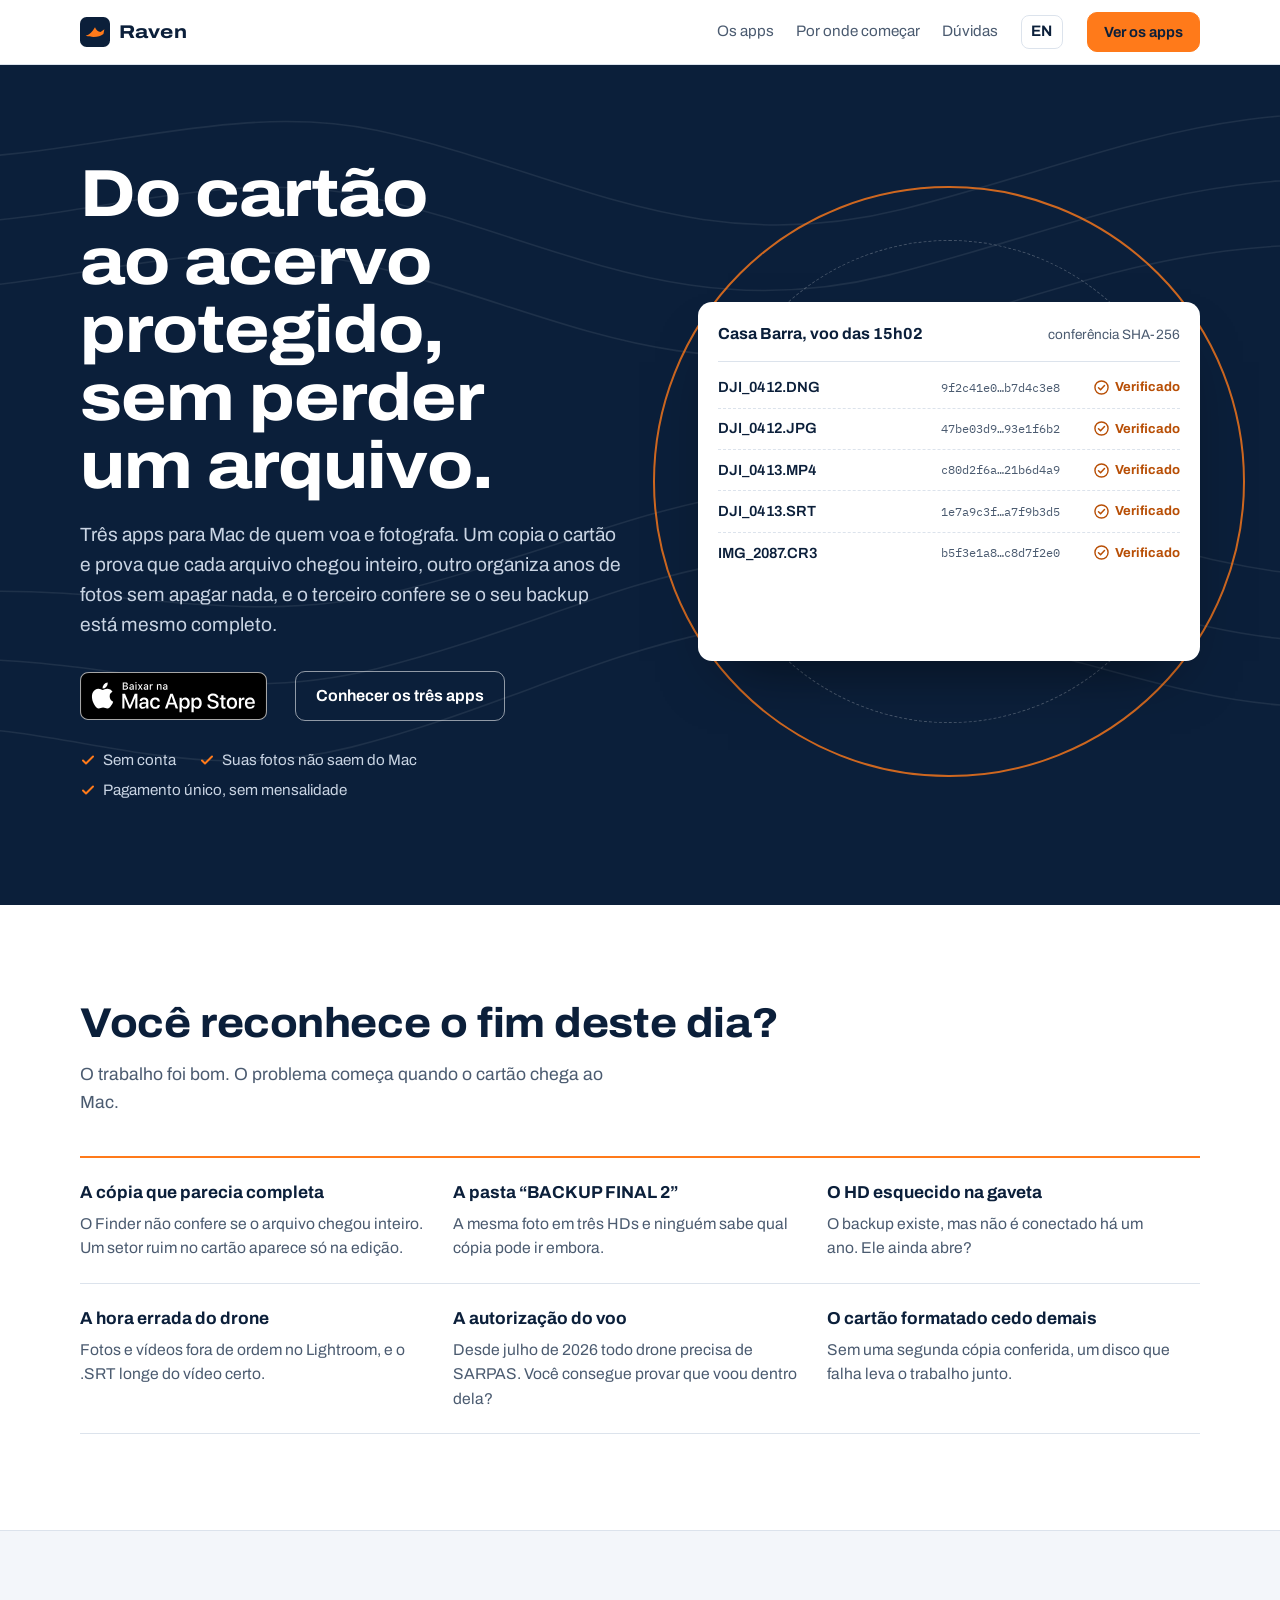
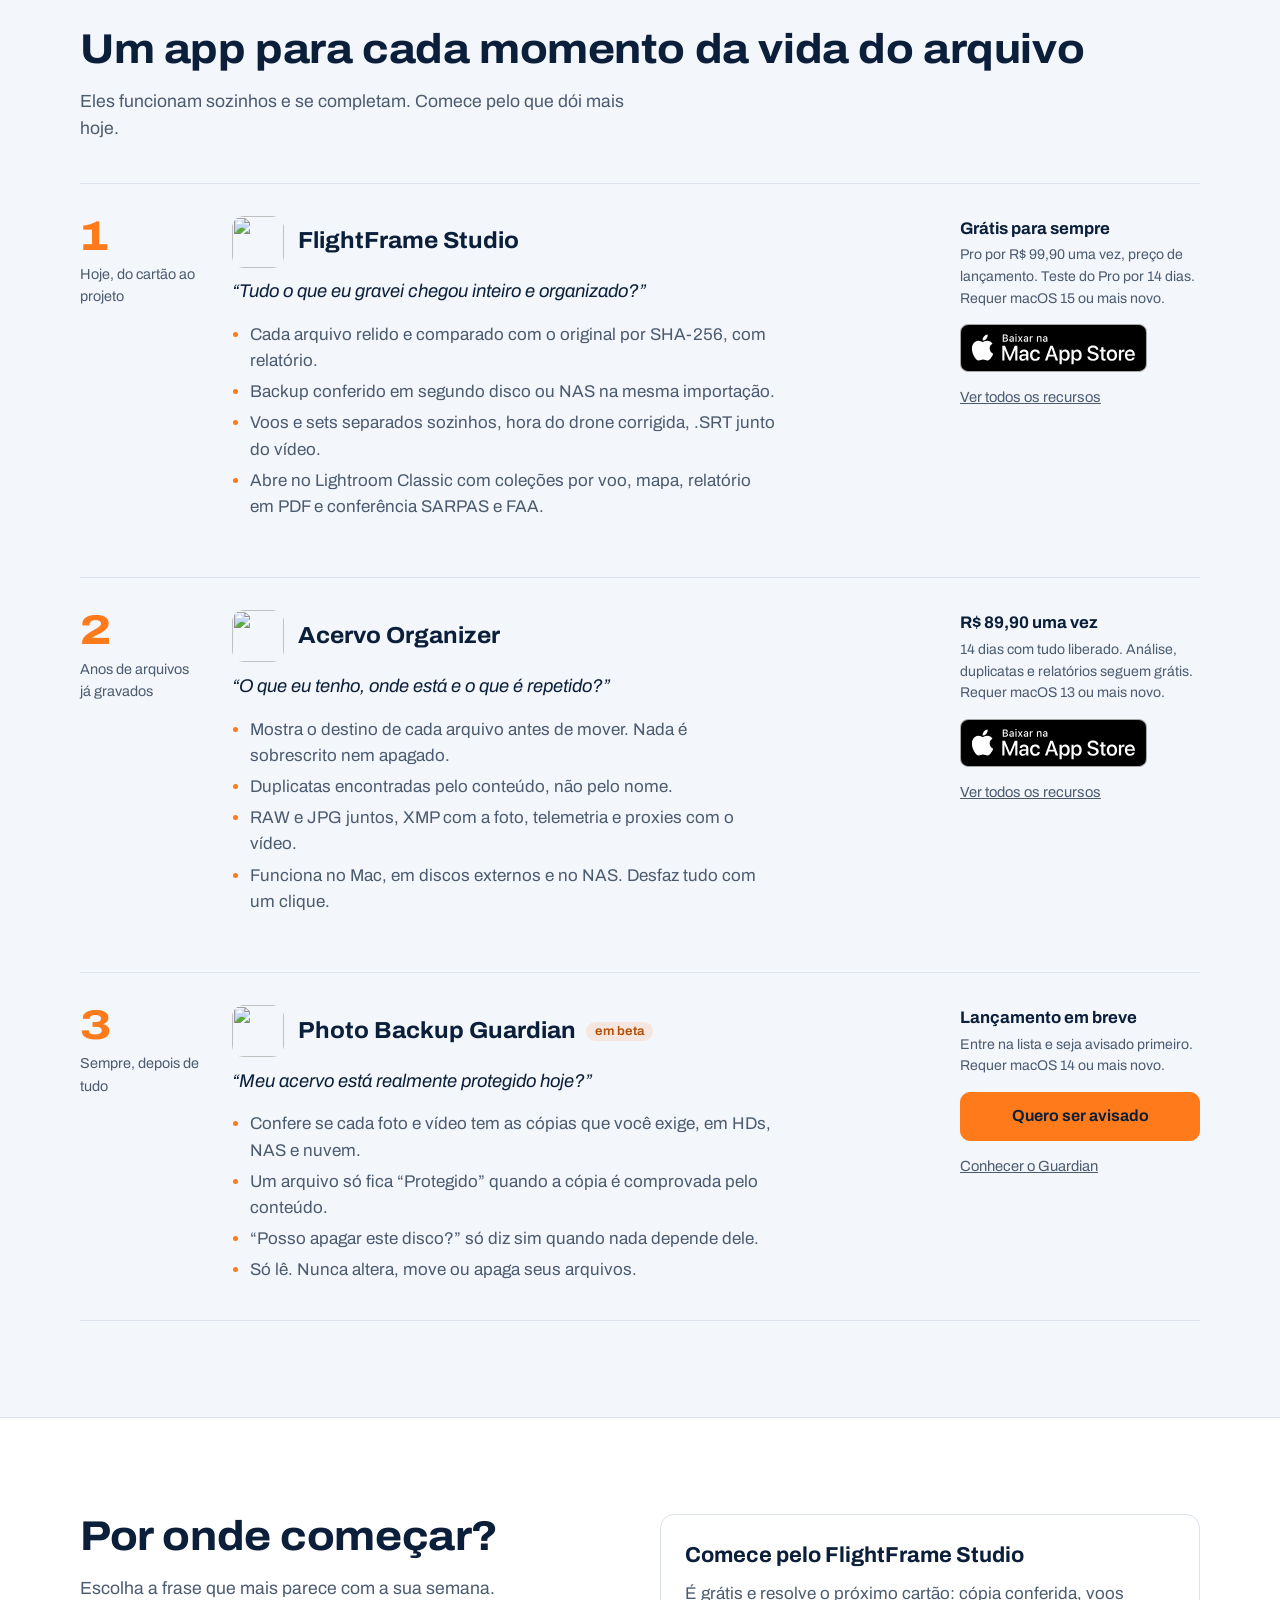
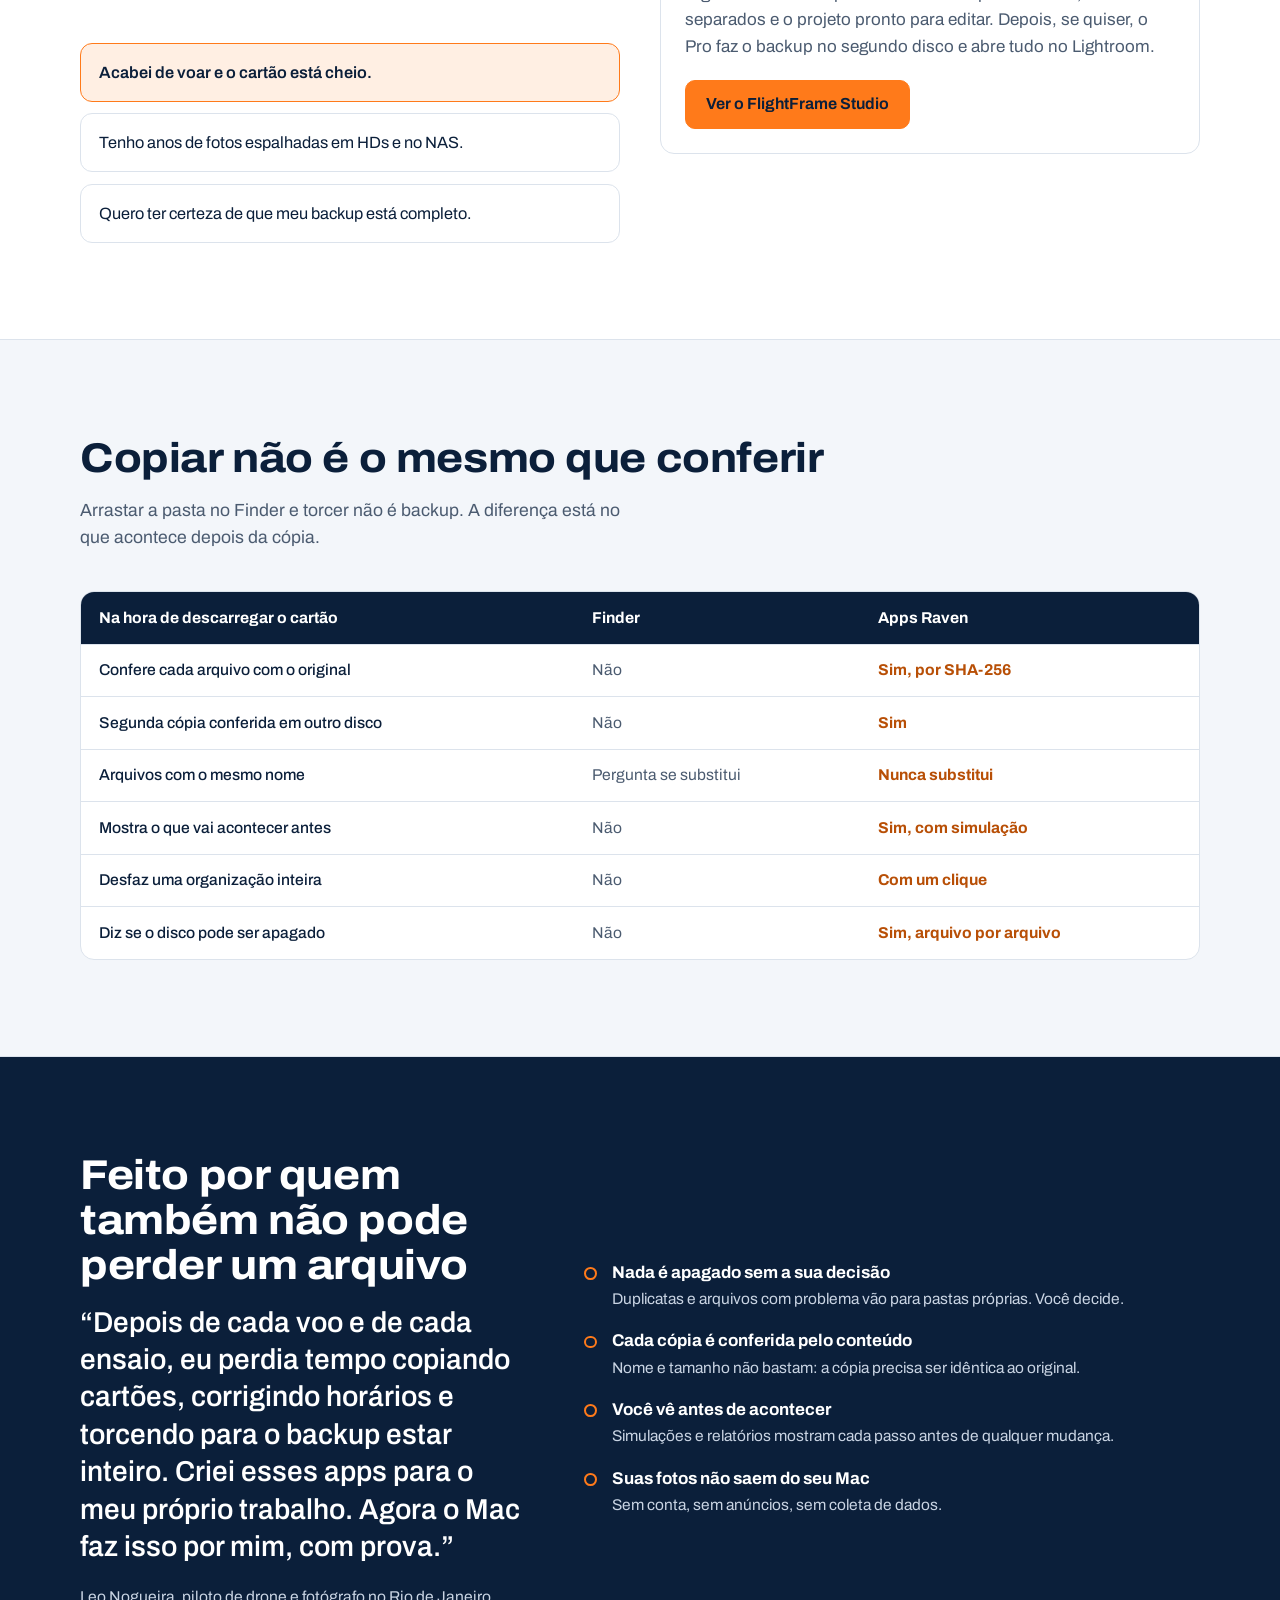
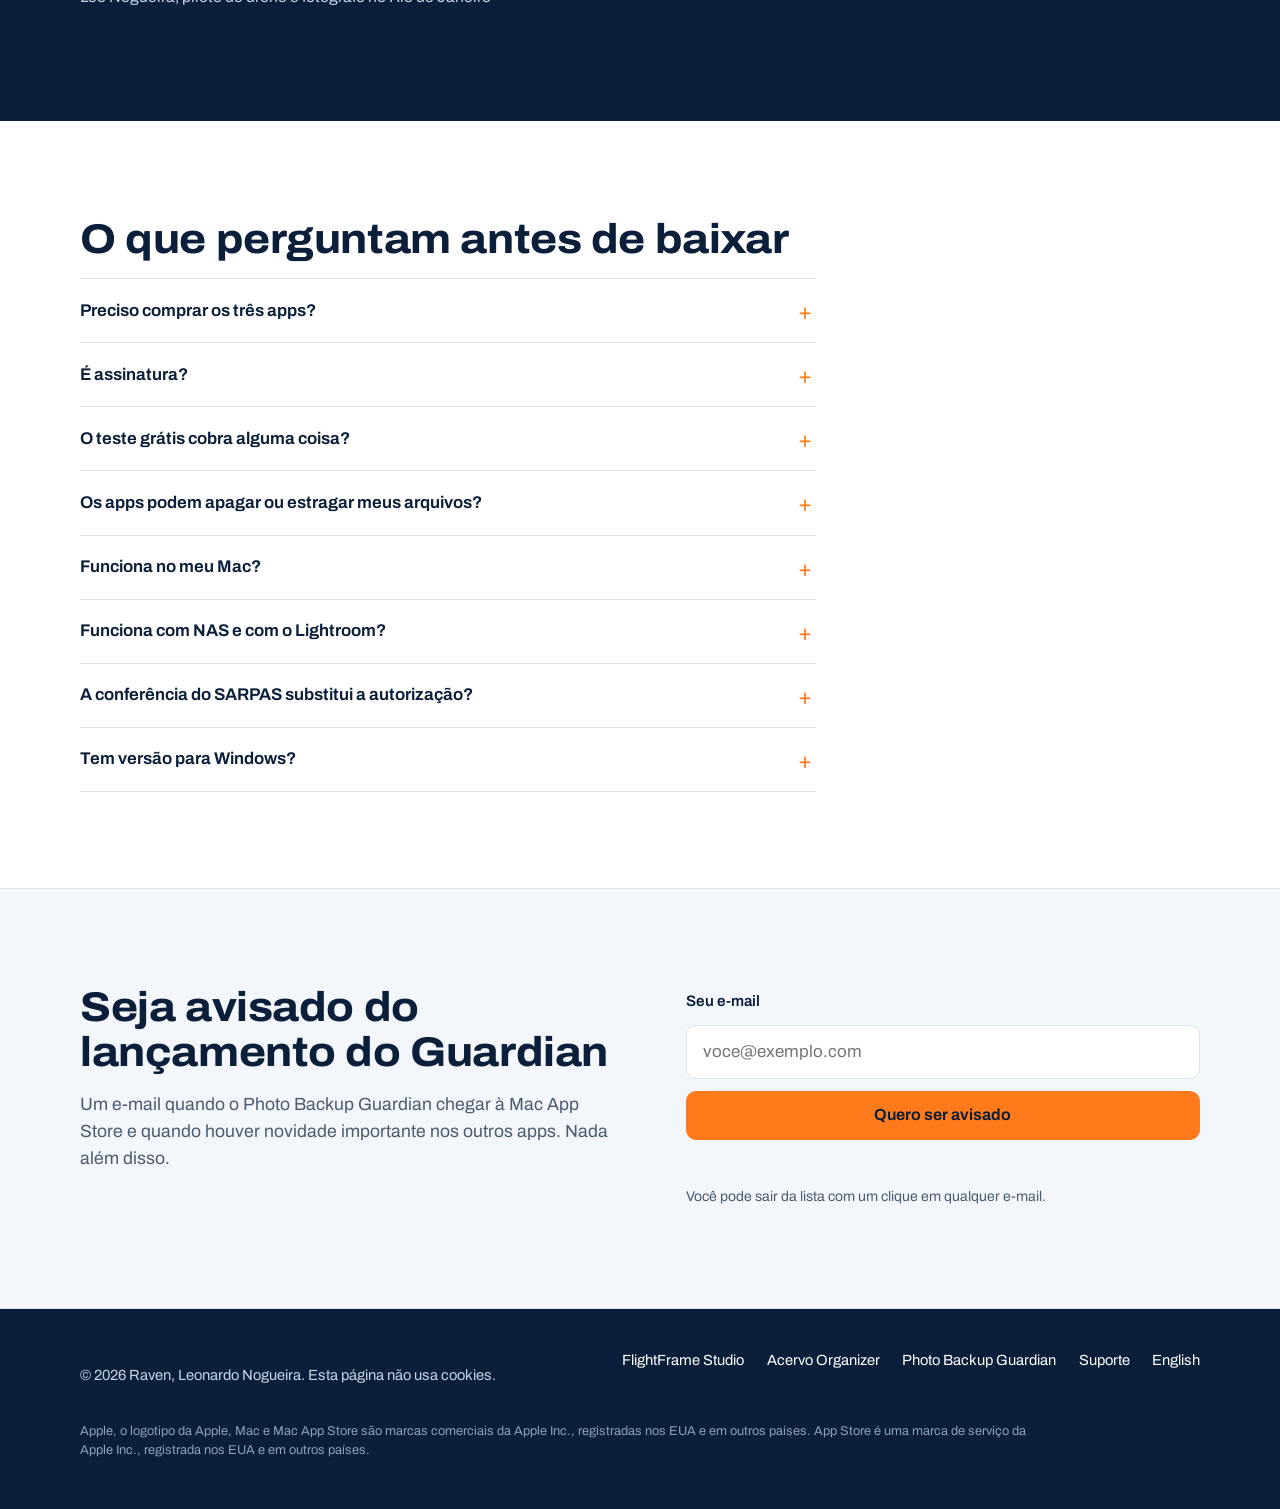
==== commit 1f10de48: "Add files via upload" ====
--- a/index.html
+++ b/index.html
@@ -23,7 +23,7 @@
 <link rel="preconnect" href="https://fonts.googleapis.com">
 <link rel="preconnect" href="https://fonts.gstatic.com" crossorigin>
 <link href="https://fonts.googleapis.com/css2?family=Archivo:wdth,wght@62..125,400..800&family=IBM+Plex+Mono:wght@400;500&display=swap" rel="stylesheet">
-<link rel="stylesheet" href="/assets/raven.css">
+<link rel="stylesheet" href="/raven.css">
 <!-- Análise de tráfego sem cookies (opcional). Ex.: Plausible:
 <script defer data-domain="apps.ravendronevideos.com.br" src="https://plausible.io/js/script.js"></script>
 -->
@@ -68,7 +68,7 @@
         <h1 id="titulo">Do cartão ao acervo protegido, sem perder um arquivo.</h1>
         <p class="lede">Três apps para Mac de quem voa e fotografa. Um copia o cartão e prova que cada arquivo chegou inteiro, outro organiza anos de fotos sem apagar nada, e o terceiro confere se o seu backup está mesmo completo.</p>
         <div class="actions">
-          <a class="store-badge" href="https://apps.apple.com/app/flightframe-studio/id6822035026"><img src="/assets/mac-app-store-badge-pt-br.svg" alt="Baixar o FlightFrame Studio na Mac App Store" height="48" onerror="if(!this.dataset.f){this.dataset.f=1;this.src='https://toolbox.marketingtools.apple.com/api/v2/badges/download-on-the-mac-app-store/black/pt-br'}else{this.onerror=null;this.src='https://flightframe.ravendronevideos.com.br/assets/mac-app-store-badge.svg'}"></a>
+          <a class="store-badge" href="https://apps.apple.com/app/flightframe-studio/id6822035026"><img src="/mac-app-store-badge.svg" alt="Baixar o FlightFrame Studio na Mac App Store" height="48" onerror="if(!this.dataset.f){this.dataset.f=1;this.src='https://toolbox.marketingtools.apple.com/api/v2/badges/download-on-the-mac-app-store/black/pt-br'}else{this.onerror=null;this.src='https://flightframe.ravendronevideos.com.br/assets/mac-app-store-badge.svg'}"></a>
           <a class="btn btn-ghost" href="#apps">Conhecer os três apps</a>
         </div>
         <ul class="assurance">
@@ -129,7 +129,7 @@
           </div>
           <div class="buy">
             <p class="price">Grátis para sempre<small>Pro por R$ 99,90 uma vez, preço de lançamento. Teste do Pro por 14 dias. Requer macOS 15 ou mais novo.</small></p>
-            <a class="store-badge" href="https://apps.apple.com/app/flightframe-studio/id6822035026"><img src="/assets/mac-app-store-badge-pt-br.svg" alt="Baixar o FlightFrame Studio na Mac App Store" height="48" loading="lazy" onerror="if(!this.dataset.f){this.dataset.f=1;this.src='https://toolbox.marketingtools.apple.com/api/v2/badges/download-on-the-mac-app-store/black/pt-br'}else{this.onerror=null;this.src='https://flightframe.ravendronevideos.com.br/assets/mac-app-store-badge.svg'}"></a>
+            <a class="store-badge" href="https://apps.apple.com/app/flightframe-studio/id6822035026"><img src="/mac-app-store-badge.svg" alt="Baixar o FlightFrame Studio na Mac App Store" height="48" loading="lazy" onerror="if(!this.dataset.f){this.dataset.f=1;this.src='https://toolbox.marketingtools.apple.com/api/v2/badges/download-on-the-mac-app-store/black/pt-br'}else{this.onerror=null;this.src='https://flightframe.ravendronevideos.com.br/assets/mac-app-store-badge.svg'}"></a>
             <a class="more" href="https://flightframe.ravendronevideos.com.br">Ver todos os recursos</a>
           </div>
         </article>
@@ -148,7 +148,7 @@
           </div>
           <div class="buy">
             <p class="price">R$ 89,90 uma vez<small>14 dias com tudo liberado. Análise, duplicatas e relatórios seguem grátis. Requer macOS 13 ou mais novo.</small></p>
-            <a class="store-badge" href="https://apps.apple.com/app/id6821982992?mt=12"><img src="/assets/mac-app-store-badge-pt-br.svg" alt="Baixar o Acervo Organizer na Mac App Store" height="48" loading="lazy" onerror="if(!this.dataset.f){this.dataset.f=1;this.src='https://toolbox.marketingtools.apple.com/api/v2/badges/download-on-the-mac-app-store/black/pt-br'}else{this.onerror=null;this.src='https://flightframe.ravendronevideos.com.br/assets/mac-app-store-badge.svg'}"></a>
+            <a class="store-badge" href="https://apps.apple.com/app/id6821982992?mt=12"><img src="/mac-app-store-badge.svg" alt="Baixar o Acervo Organizer na Mac App Store" height="48" loading="lazy" onerror="if(!this.dataset.f){this.dataset.f=1;this.src='https://toolbox.marketingtools.apple.com/api/v2/badges/download-on-the-mac-app-store/black/pt-br'}else{this.onerror=null;this.src='https://flightframe.ravendronevideos.com.br/assets/mac-app-store-badge.svg'}"></a>
             <a class="more" href="https://acervoorganizer.ravendronevideos.com.br">Ver todos os recursos</a>
           </div>
         </article>
@@ -298,6 +298,6 @@
   "offline": "Sem conexão. Verifique a internet e tente de novo."
 }
 </script>
-<script src="/assets/raven.js"></script>
+<script src="/raven.js"></script>
 </body>
 </html>
--- a/raven.css
+++ b/raven.css
@@ -0,0 +1,242 @@
+/* Raven Apps: azul-escuro, laranja e branco */
+:root {
+  --navy: #0B1F3A;
+  --navy-2: #132D52;
+  --navy-3: #1F4275;
+  --orange: #FF7A1A;
+  --orange-ink: #B84F06;      /* laranja para texto sobre branco (contraste AA) */
+  --on-orange: #0B1F3A;       /* texto azul-escuro sobre botão laranja */
+  --orange-soft: rgba(255, 122, 26, .12);
+  --bg: #FFFFFF;
+  --mist: #F3F6FA;
+  --surface: #FFFFFF;
+  --text: #0B1F3A;
+  --text-2: #4B5B70;
+  --line: #DCE3EC;
+  --display: "Archivo", "Helvetica Neue", Arial, sans-serif;
+  --mono: "IBM Plex Mono", ui-monospace, Menlo, monospace;
+  --measure: 34rem;
+  color-scheme: light;
+  box-sizing: border-box;
+  padding-top: env(safe-area-inset-top, 0px);
+  padding-bottom: env(safe-area-inset-bottom, 0px);
+}
+@media (prefers-color-scheme: dark) {
+  :root {
+    --bg: #071426;
+    --mist: #0B1F3A;
+    --surface: #0E2442;
+    --text: #F4F7FB;
+    --text-2: #A9B6C8;
+    --line: #1F3A60;
+    --orange-ink: #FF9A4D;
+    --orange-soft: rgba(255, 122, 26, .16);
+    color-scheme: dark;
+  }
+}
+*, *::before, *::after { box-sizing: inherit; }
+html { scroll-padding-top: calc(72px + env(safe-area-inset-top, 0px)); scroll-behavior: smooth; }
+@media (prefers-reduced-motion: reduce) { html { scroll-behavior: auto; } }
+body {
+  margin: 0; background: var(--bg); color: var(--text);
+  font-family: var(--display); font-variation-settings: "wdth" 100;
+  font-size: 1.0625rem; line-height: 1.55; -webkit-font-smoothing: antialiased;
+}
+img { max-width: 100%; display: block; }
+a { color: inherit; }
+:focus-visible { outline: 3px solid var(--orange); outline-offset: 3px; border-radius: 4px; }
+.wrap { width: min(1120px, 100% - 2.5rem); margin-inline: auto; }
+
+/* Cabeçalho */
+.top {
+  position: sticky; top: env(safe-area-inset-top, 0px); z-index: 20;
+  background: color-mix(in srgb, var(--bg) 90%, transparent);
+  backdrop-filter: blur(10px); -webkit-backdrop-filter: blur(10px);
+  border-bottom: 1px solid var(--line);
+}
+body::before { content: ""; position: fixed; inset: 0 0 auto; height: env(safe-area-inset-top, 0px); z-index: 21; background: var(--bg); }
+.top .wrap { display: flex; align-items: center; gap: 1.5rem; height: 64px; }
+.brand { display: flex; align-items: center; gap: .55rem; text-decoration: none; font-weight: 750; font-variation-settings: "wdth" 118; font-size: 1.15rem; letter-spacing: .01em; }
+.brand svg { width: 30px; height: 30px; }
+.top nav { margin-left: auto; display: flex; align-items: center; gap: 1.4rem; font-size: .95rem; }
+.top nav a { text-decoration: none; color: var(--text-2); }
+.top nav a:hover { color: var(--text); }
+.lang { display: inline-flex; align-items: center; gap: .3rem; font-weight: 650; color: var(--text) !important; border: 1.5px solid var(--line); border-radius: 8px; padding: .25rem .6rem; }
+.lang:hover { border-color: var(--orange); }
+.btn {
+  display: inline-flex; align-items: center; justify-content: center; gap: .5rem;
+  min-height: 46px; padding: .7rem 1.25rem; border-radius: 10px;
+  font: inherit; font-weight: 650; font-size: 1rem; text-decoration: none; cursor: pointer;
+  border: 1.5px solid var(--text); background: transparent; color: var(--text);
+}
+.btn-primary { background: var(--orange); border-color: var(--orange); color: var(--on-orange); }
+.btn-primary:hover { background: #FF8C3A; border-color: #FF8C3A; }
+.btn-ghost:hover { background: var(--mist); }
+.top .btn { min-height: 40px; padding: .45rem 1rem; font-size: .92rem; }
+@media (max-width: 760px) {
+  .top nav a:not(.lang) { display: none; }
+  .top nav { gap: .75rem; }
+}
+
+/* Selo oficial da Mac App Store: sem modificação, altura mínima 40 px, espaço livre de 1/4 da altura */
+.store-badge { display: inline-block; padding: 12px; margin: -12px; line-height: 0; border-radius: 12px; }
+.store-badge img { height: 48px; width: auto; }
+
+/* Herói (sempre azul-escuro) */
+.hero { position: relative; overflow: hidden; background: var(--navy); color: #FFFFFF; padding: clamp(3rem, 8vw, 6rem) 0 clamp(3.5rem, 8vw, 6.5rem); }
+.contours { position: absolute; inset: 0; width: 100%; height: 100%; pointer-events: none; }
+.contours path { fill: none; stroke: rgba(255, 255, 255, .08); stroke-width: 1.2; }
+.hero .wrap { position: relative; display: grid; grid-template-columns: 1.05fr .95fr; gap: clamp(2rem, 5vw, 4.5rem); align-items: center; }
+@media (max-width: 900px) { .hero .wrap { grid-template-columns: 1fr; } }
+h1 {
+  margin: 0 0 1.25rem; font-size: clamp(2.35rem, 5.2vw, 4.3rem); line-height: 1.02;
+  font-weight: 760; font-variation-settings: "wdth" 112; letter-spacing: -.015em; text-wrap: balance;
+}
+.lede { margin: 0 0 2rem; max-width: var(--measure); font-size: 1.2rem; color: #C9D4E3; }
+.actions { display: flex; flex-wrap: wrap; align-items: center; gap: 1.5rem 1.75rem; }
+.hero .btn-ghost { border-color: rgba(255, 255, 255, .55); color: #FFFFFF; }
+.hero .btn-ghost:hover { background: var(--navy-2); }
+.assurance { margin: 1.75rem 0 0; display: flex; flex-wrap: wrap; gap: .4rem 1.4rem; padding: 0; list-style: none; font-size: .95rem; color: #C9D4E3; }
+.assurance li { display: flex; align-items: center; gap: .45rem; }
+.assurance svg { width: 16px; height: 16px; color: var(--orange); flex: none; }
+
+/* Relatório de verificação */
+.report-stage { position: relative; }
+.ring { position: absolute; width: 118%; aspect-ratio: 1; left: -9%; top: 50%; translate: 0 -50%; border-radius: 50%; border: 2px solid var(--orange); opacity: .8; }
+.ring::after { content: ""; position: absolute; inset: 9%; border-radius: 50%; border: 1.5px dashed rgba(255, 255, 255, .3); }
+@media (max-width: 900px) { .ring { width: 100%; left: 0; } }
+.report {
+  position: relative; margin: 0; background: #FFFFFF; color: #0B1F3A; border-radius: 14px;
+  padding: 1.25rem 1.25rem 1rem; box-shadow: 0 30px 60px -30px rgba(0, 0, 0, .6);
+}
+.report-head { display: flex; justify-content: space-between; align-items: baseline; gap: 1rem; padding-bottom: .85rem; border-bottom: 1px solid #DCE3EC; }
+.report-head strong { font-size: 1rem; font-weight: 700; }
+.report-head span { font-size: .85rem; color: #4B5B70; }
+.rows { list-style: none; margin: 0; padding: .35rem 0; }
+.rows li { display: grid; grid-template-columns: 1fr auto auto; gap: .9rem; align-items: center; padding: .55rem 0; border-bottom: 1px dashed #DCE3EC; font-size: .92rem; }
+.rows li:last-child { border-bottom: 0; }
+.file { font-weight: 600; overflow: hidden; text-overflow: ellipsis; white-space: nowrap; }
+.hash { font-family: var(--mono); font-size: .78rem; color: #4B5B70; }
+.status { display: inline-flex; align-items: center; gap: .35rem; font-size: .82rem; font-weight: 700; color: #B84F06; min-width: 6.6rem; justify-content: flex-end; }
+.status svg { width: 15px; height: 15px; }
+@media (max-width: 480px) { .hash { display: none; } .rows li { grid-template-columns: 1fr auto; } }
+.report-foot { display: flex; flex-wrap: wrap; justify-content: space-between; gap: .5rem; padding-top: .85rem; border-top: 1px solid #DCE3EC; font-size: .88rem; }
+.report-foot b { color: #B84F06; }
+.js .rows li { opacity: .25; }
+.js .rows li .status { opacity: 0; }
+.js .rows li.done { opacity: 1; transition: opacity .35s ease; }
+.js .rows li.done .status { opacity: 1; transition: opacity .25s ease .15s; }
+.js .report-foot { opacity: 0; }
+.js .report-foot.done { opacity: 1; transition: opacity .4s ease; }
+@media (prefers-reduced-motion: reduce) {
+  .js .rows li, .js .rows li .status, .js .report-foot { opacity: 1 !important; transition: none !important; }
+}
+
+/* Seções */
+section { padding: clamp(3.5rem, 8vw, 6rem) 0; }
+.band { background: var(--mist); border-block: 1px solid var(--line); }
+.dark-band { background: var(--navy); color: #FFFFFF; }
+h2 {
+  margin: 0 0 1rem; font-size: clamp(1.8rem, 3.4vw, 2.6rem); line-height: 1.08;
+  font-weight: 740; font-variation-settings: "wdth" 108; letter-spacing: -.01em; text-wrap: balance;
+}
+.intro { max-width: var(--measure); color: var(--text-2); margin: 0 0 2.5rem; font-size: 1.1rem; }
+
+/* Dores */
+.pains { display: grid; grid-template-columns: repeat(3, 1fr); gap: 0; margin: 0; padding: 0; list-style: none; border-top: 2px solid var(--orange); }
+@media (max-width: 900px) { .pains { grid-template-columns: repeat(2, 1fr); } }
+@media (max-width: 560px) { .pains { grid-template-columns: 1fr; } }
+.pains li { padding: 1.4rem 1.5rem 1.4rem 0; border-bottom: 1px solid var(--line); }
+.pains strong { display: block; font-size: 1.08rem; margin-bottom: .3rem; }
+.pains p { margin: 0; color: var(--text-2); font-size: .98rem; }
+
+/* Jornada dos apps */
+.journey { display: grid; gap: 1.25rem; }
+.app { display: grid; grid-template-columns: 7.5rem 1fr 15rem; gap: 2rem; align-items: start; padding: 2rem 0; border-top: 1px solid var(--line); }
+.app:last-child { border-bottom: 1px solid var(--line); }
+@media (max-width: 860px) { .app { grid-template-columns: 4.5rem 1fr; } .app .buy { grid-column: 1 / -1; } }
+.moment { margin: 0; font-size: .9rem; color: var(--text-2); }
+.moment b { display: block; font-size: 2.6rem; line-height: 1; font-weight: 780; font-variation-settings: "wdth" 120; color: var(--orange); margin-bottom: .35rem; }
+.app-name { display: flex; align-items: center; gap: .85rem; margin-bottom: .6rem; }
+.app-name img { width: 52px; height: 52px; border-radius: 12px; }
+.app h3 { margin: 0; font-size: 1.45rem; font-weight: 720; font-variation-settings: "wdth" 104; line-height: 1.15; }
+.question { margin: 0 0 1rem; font-size: 1.15rem; font-style: italic; max-width: var(--measure); }
+.app ul { margin: 0; padding-left: 1.1rem; color: var(--text-2); max-width: var(--measure); }
+.app li { margin: .3rem 0; }
+.app li::marker { color: var(--orange); }
+.buy { display: grid; gap: .9rem; justify-items: start; }
+.price { margin: 0; font-size: 1.05rem; font-weight: 700; }
+.price small { display: block; font-weight: 400; color: var(--text-2); font-size: .88rem; margin-top: .15rem; }
+.buy .btn { width: 100%; }
+.more { font-size: .92rem; color: var(--text-2); }
+.tag { display: inline-block; font-size: .78rem; font-weight: 650; padding: .15rem .55rem; border-radius: 999px; background: var(--orange-soft); color: var(--orange-ink); margin-left: .35rem; vertical-align: middle; }
+
+/* Escolha */
+.chooser { display: grid; grid-template-columns: 1fr 1fr; gap: 2.5rem; align-items: start; }
+@media (max-width: 860px) { .chooser { grid-template-columns: 1fr; } }
+.options { display: grid; gap: .7rem; }
+.option {
+  text-align: left; font: inherit; font-size: 1.02rem; color: var(--text); cursor: pointer;
+  padding: 1rem 1.15rem; border-radius: 12px; border: 1.5px solid var(--line); background: var(--surface);
+}
+.option:hover { border-color: var(--text-2); }
+.option[aria-pressed="true"] { border-color: var(--orange); background: var(--orange-soft); font-weight: 600; }
+.answer { padding: 1.5rem; border-radius: 14px; border: 1px solid var(--line); background: var(--surface); min-height: 14rem; }
+.answer h3 { margin: 0 0 .5rem; font-size: 1.35rem; font-weight: 720; }
+.answer p { margin: 0 0 1.25rem; color: var(--text-2); }
+.answer[data-changed] { animation: settle .3s ease; }
+@keyframes settle { from { opacity: .4; } to { opacity: 1; } }
+@media (prefers-reduced-motion: reduce) { .answer[data-changed] { animation: none; } }
+
+/* Comparação */
+.table-wrap { overflow-x: auto; border: 1px solid var(--line); border-radius: 14px; background: var(--surface); }
+table { width: 100%; border-collapse: collapse; min-width: 34rem; font-size: .98rem; }
+th, td { padding: .85rem 1.1rem; text-align: left; border-bottom: 1px solid var(--line); }
+thead th { font-weight: 700; background: var(--navy); color: #FFFFFF; }
+tbody tr:last-child td, tbody tr:last-child th { border-bottom: 0; }
+tbody th { font-weight: 500; }
+.no { color: var(--text-2); }
+.yes { color: var(--orange-ink); font-weight: 700; }
+
+/* Fundador (faixa azul-escuro) */
+.founder { display: grid; grid-template-columns: 1fr 1.4fr; gap: clamp(2rem, 5vw, 4rem); align-items: center; }
+@media (max-width: 860px) { .founder { grid-template-columns: 1fr; } }
+blockquote { margin: 0; font-size: clamp(1.35rem, 2.4vw, 1.8rem); line-height: 1.3; font-weight: 560; font-variation-settings: "wdth" 96; text-wrap: pretty; }
+.who { margin-top: 1.25rem; color: #C9D4E3; font-size: .98rem; }
+.rules { list-style: none; margin: 0; padding: 0; display: grid; gap: 1rem; }
+.rules li { padding-left: 1.75rem; position: relative; }
+.rules li::before { content: ""; position: absolute; left: 0; top: .45rem; width: .8rem; height: .8rem; border-radius: 50%; border: 2px solid var(--orange); }
+.rules strong { display: block; }
+.rules span { color: #C9D4E3; font-size: .97rem; }
+
+/* FAQ */
+.faq { max-width: 46rem; }
+details { border-top: 1px solid var(--line); }
+details:last-of-type { border-bottom: 1px solid var(--line); }
+summary { cursor: pointer; list-style: none; padding: 1.15rem 2rem 1.15rem 0; font-weight: 650; font-size: 1.06rem; position: relative; }
+summary::-webkit-details-marker { display: none; }
+summary::after { content: "+"; position: absolute; right: .25rem; top: 1rem; font-size: 1.4rem; font-weight: 400; color: var(--orange); }
+details[open] summary::after { content: "–"; }
+details p { margin: 0 0 1.2rem; color: var(--text-2); max-width: var(--measure); }
+
+/* Lista */
+.signup { display: grid; grid-template-columns: 1.1fr 1fr; gap: 2.5rem; align-items: center; }
+@media (max-width: 860px) { .signup { grid-template-columns: 1fr; } }
+form { display: grid; gap: .75rem; position: relative; }
+label { font-weight: 600; font-size: .95rem; }
+input[type="email"] {
+  font: inherit; padding: .8rem 1rem; border-radius: 10px; border: 1.5px solid var(--line);
+  background: var(--surface); color: var(--text); min-height: 48px;
+}
+input[type="email"]:focus-visible { border-color: var(--orange); outline-offset: 1px; }
+.fine { font-size: .88rem; color: var(--text-2); margin: 0; }
+.form-msg { font-size: .95rem; font-weight: 600; color: var(--orange-ink); min-height: 1.4em; margin: 0; }
+
+/* Rodapé */
+footer { padding: 2.5rem 0 3rem; background: var(--navy); color: #C9D4E3; font-size: .92rem; }
+footer .wrap { display: grid; gap: 1.25rem; }
+.foot-row { display: flex; flex-wrap: wrap; gap: 1rem 2rem; justify-content: space-between; }
+footer nav { display: flex; flex-wrap: wrap; gap: .6rem 1.4rem; }
+footer a { text-decoration: none; color: #FFFFFF; }
+footer a:hover { text-decoration: underline; }
+.legal { margin: 0; font-size: .8rem; color: #8FA0B8; max-width: 60rem; }
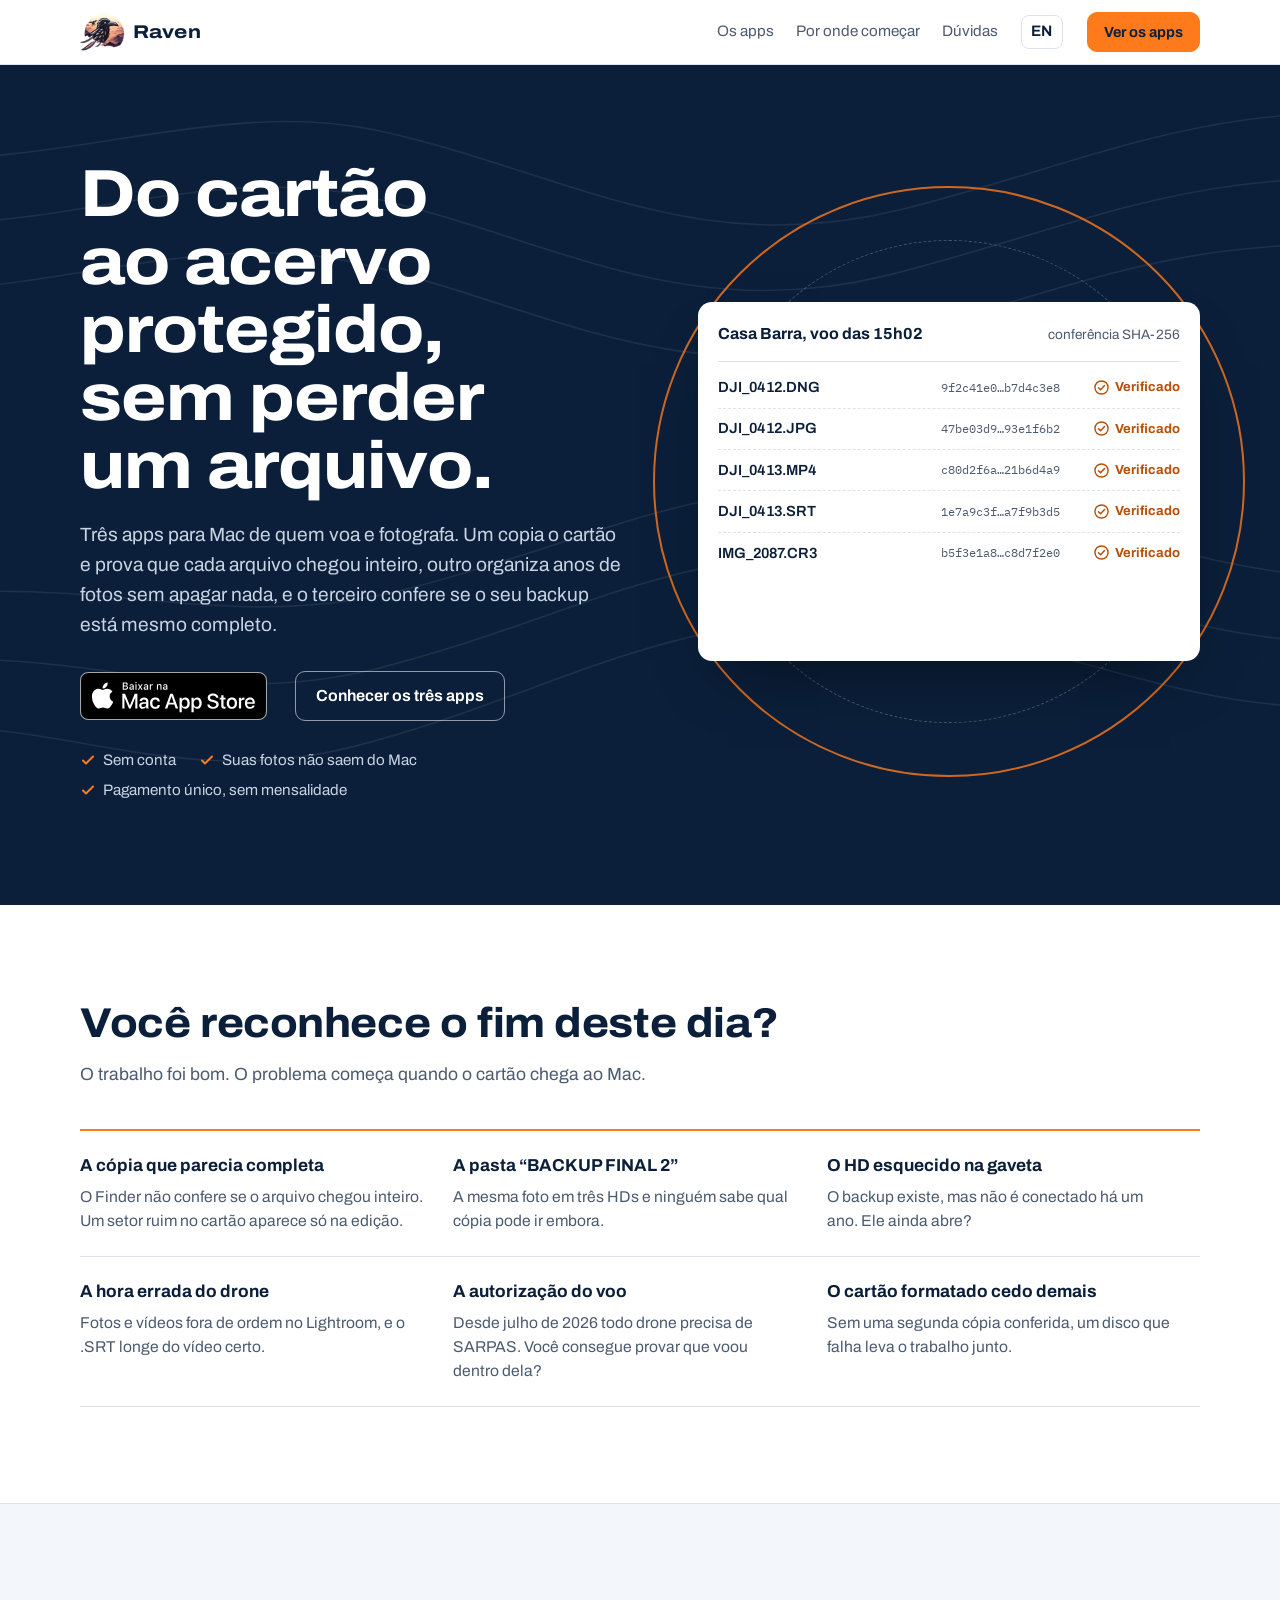
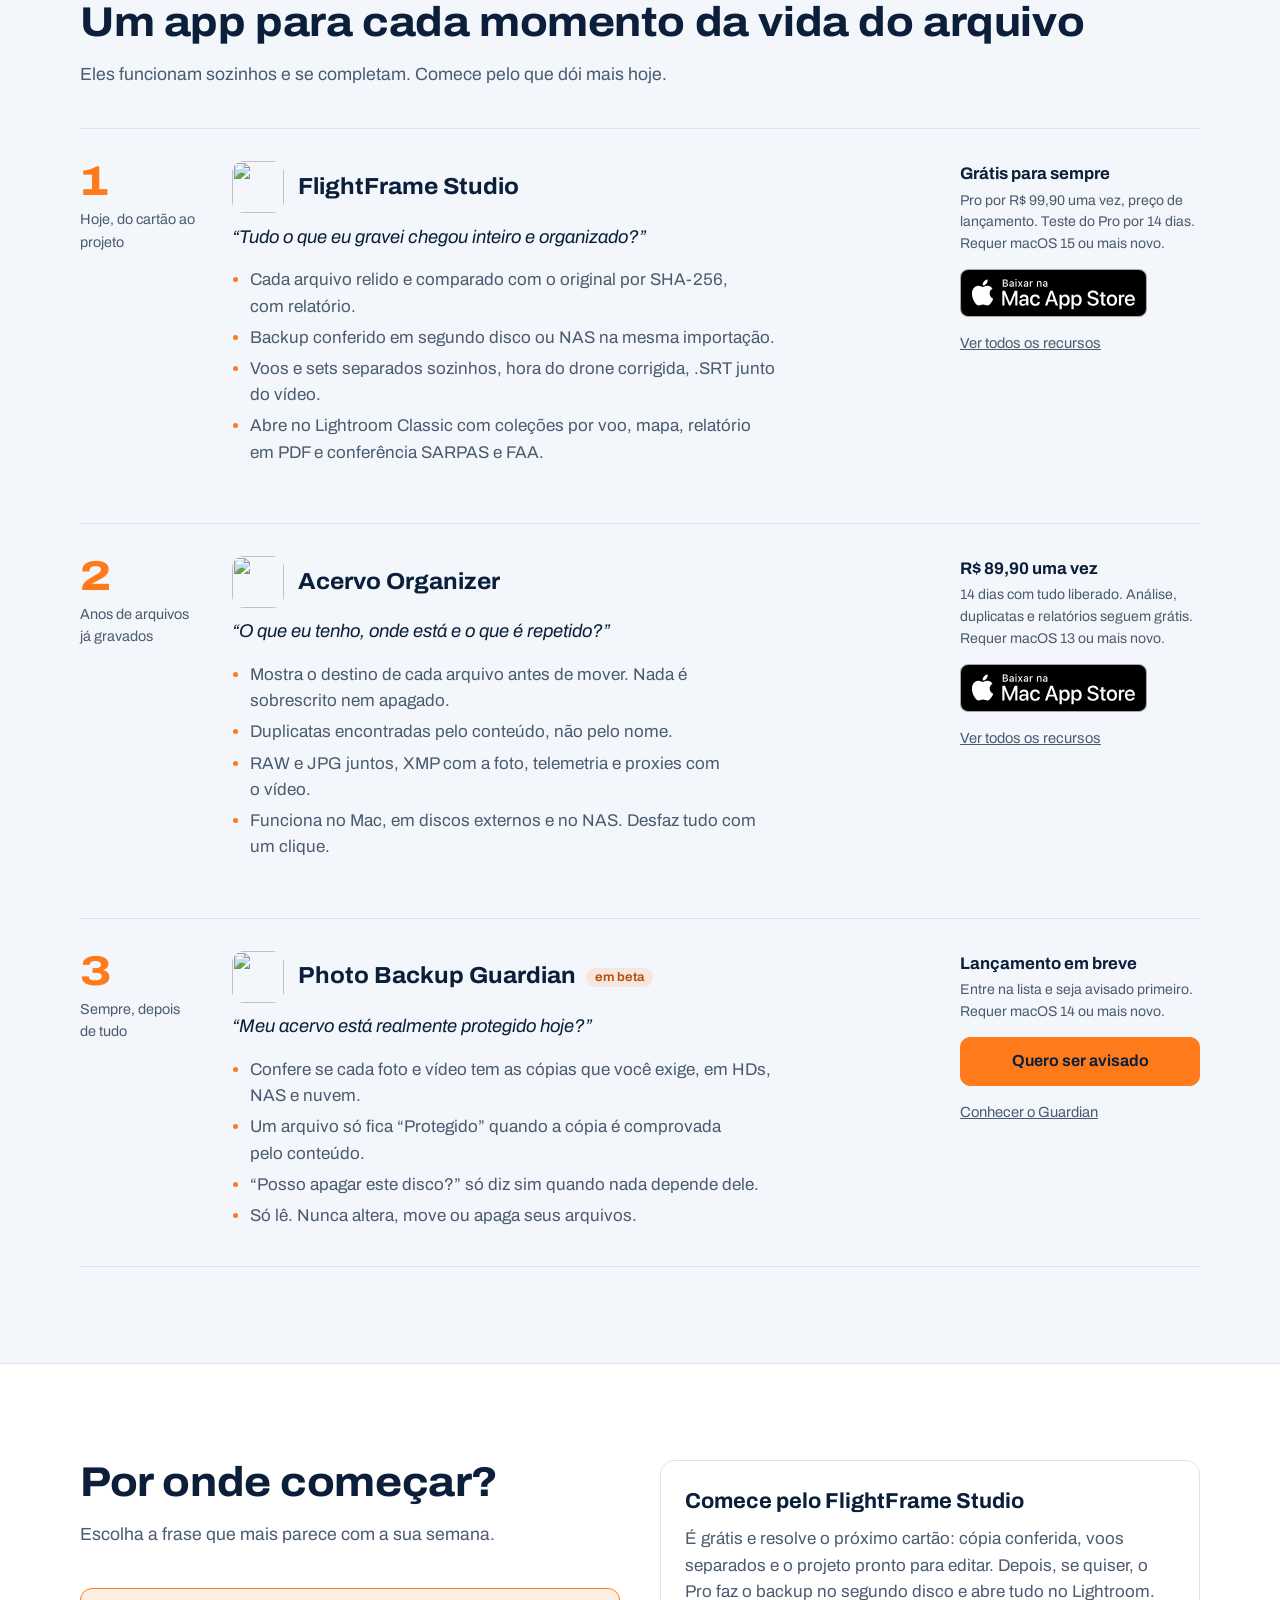
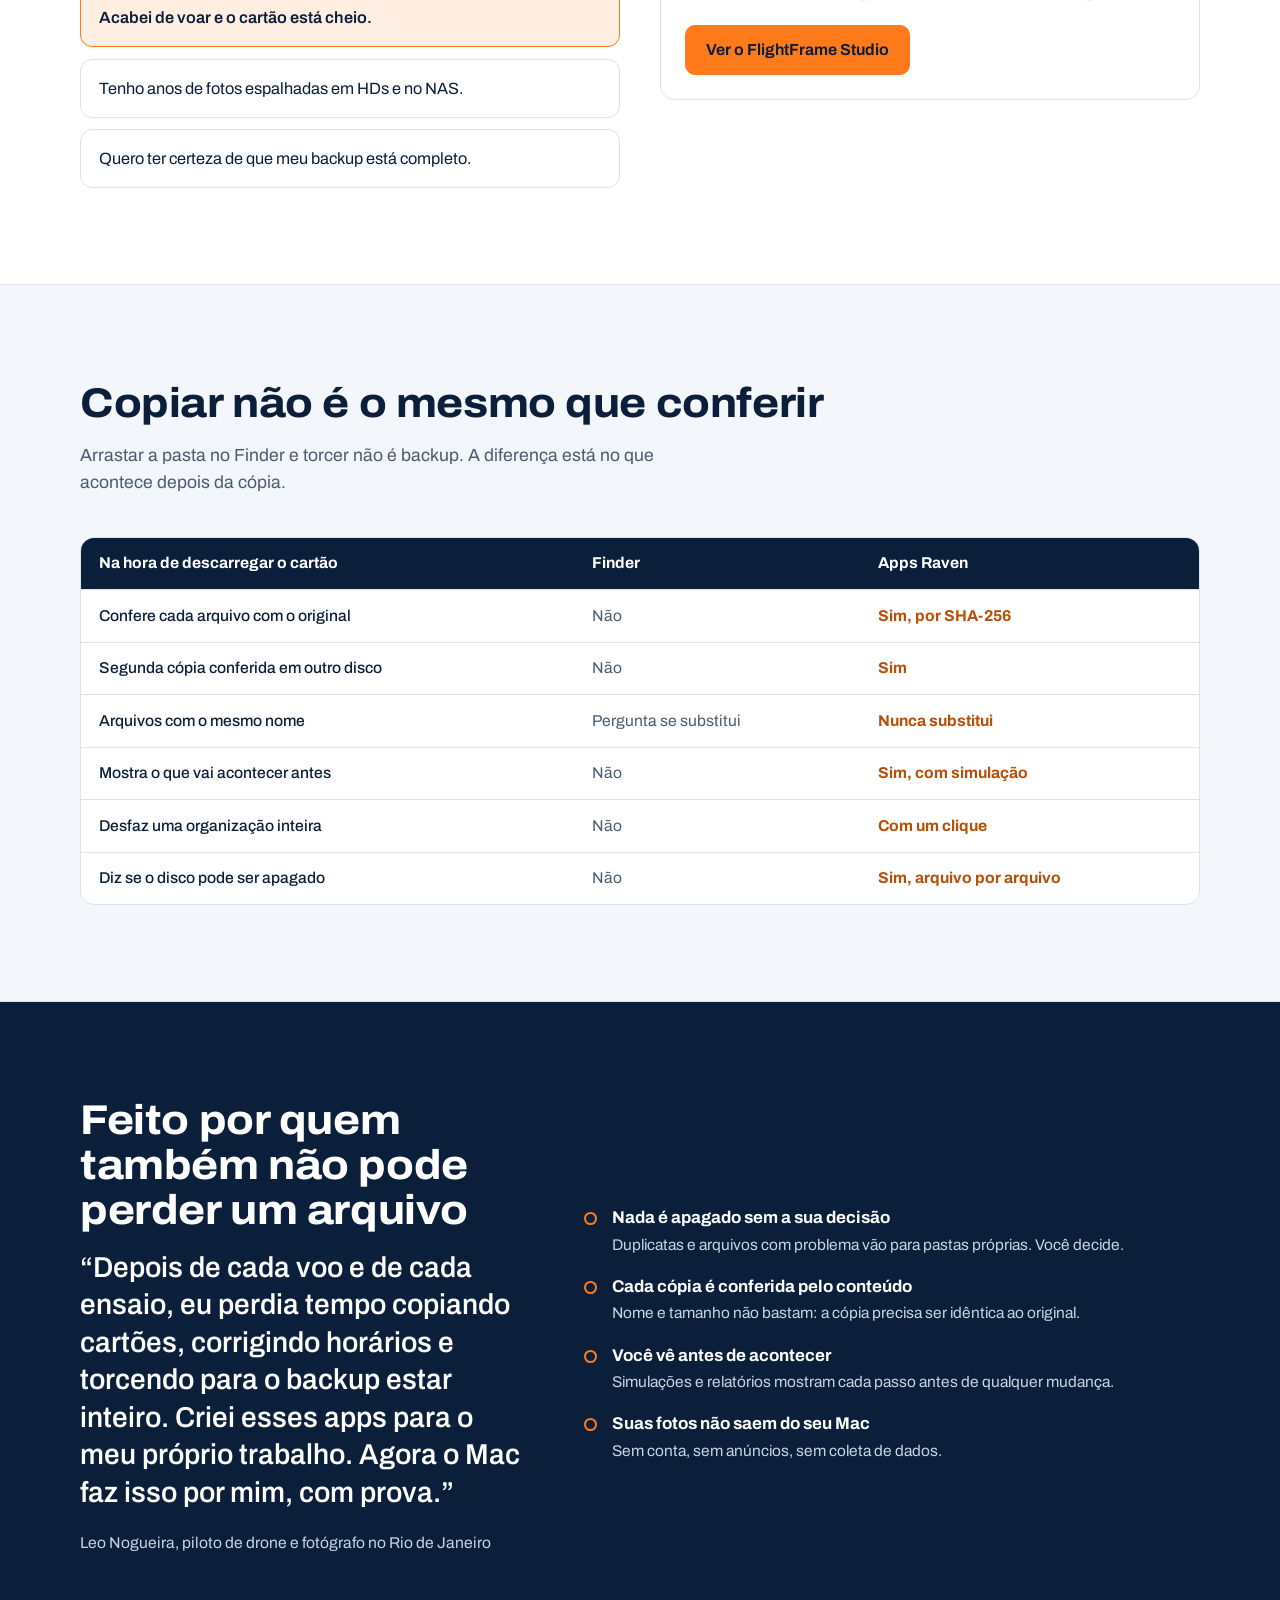
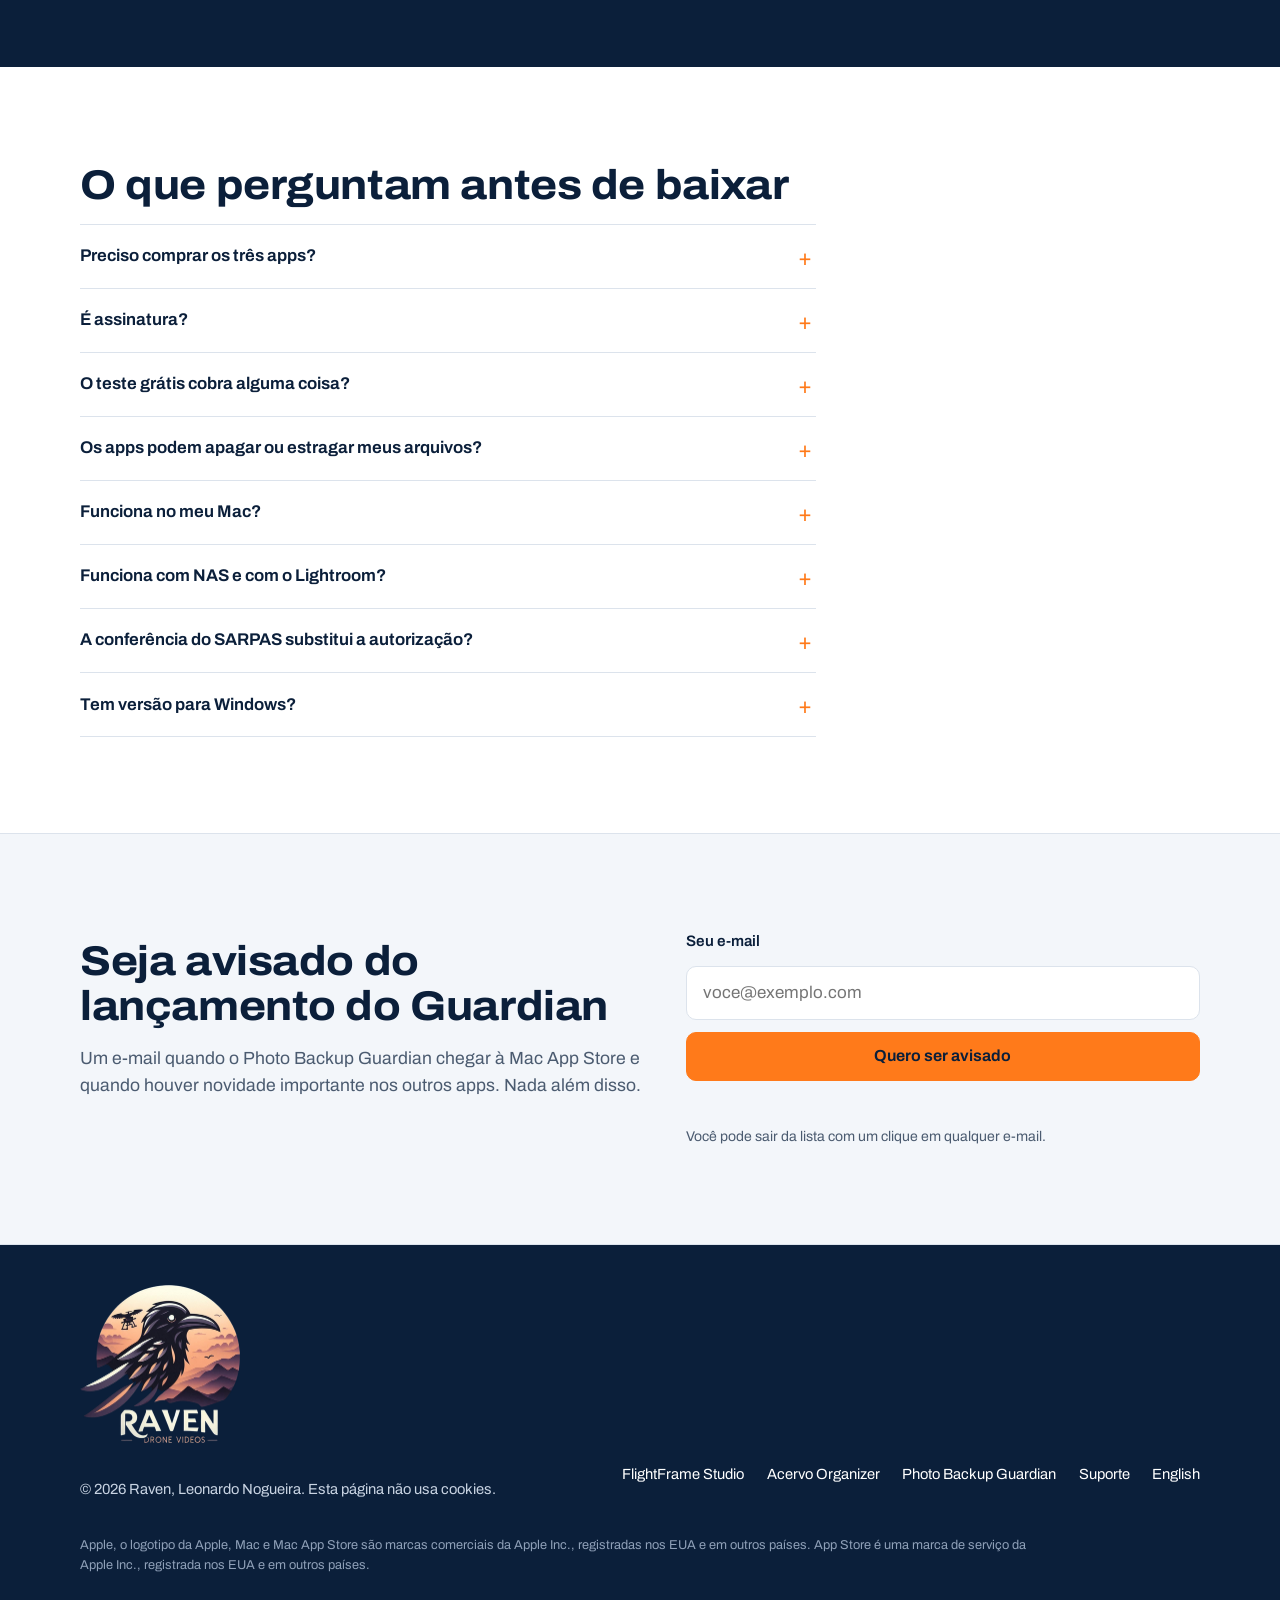
==== commit 29635636: "Add files via upload" ====
--- a/index.html
+++ b/index.html
@@ -19,7 +19,8 @@
 <meta property="og:image" content="https://flightframe.ravendronevideos.com.br/assets/og-image.jpg">
 <meta name="twitter:card" content="summary_large_image">
 <meta name="theme-color" content="#0B1F3A">
-<link rel="icon" href="data:image/svg+xml,%3Csvg xmlns='http://www.w3.org/2000/svg' viewBox='0 0 64 64'%3E%3Crect width='64' height='64' rx='14' fill='%230B1F3A'/%3E%3Cpath d='M12 40c8-2 14-8 20-18 2 6 6 9 12 10l8-6-2 10c-8 6-20 9-38 4z' fill='%23FF7A1A'/%3E%3C/svg%3E">
+<link rel="icon" type="image/png" sizes="64x64" href="/favicon-64.png">
+<link rel="apple-touch-icon" href="/apple-touch-icon.png">
 <link rel="preconnect" href="https://fonts.googleapis.com">
 <link rel="preconnect" href="https://fonts.gstatic.com" crossorigin>
 <link href="https://fonts.googleapis.com/css2?family=Archivo:wdth,wght@62..125,400..800&family=IBM+Plex+Mono:wght@400;500&display=swap" rel="stylesheet">
@@ -39,7 +40,7 @@
 <header class="top">
   <div class="wrap">
     <a class="brand" href="#inicio" aria-label="Raven, início">
-      <svg viewBox="0 0 64 64" aria-hidden="true"><rect width="64" height="64" rx="14" fill="#0B1F3A"/><path d="M12 40c8-2 14-8 20-18 2 6 6 9 12 10l8-6-2 10c-8 6-20 9-38 4z" fill="#FF7A1A"/></svg>
+      <img src="/raven-mark-128.png" alt="" width="44" height="44">
       Raven
     </a>
     <nav aria-label="Seções">
@@ -267,6 +268,7 @@
 
 <footer>
   <div class="wrap">
+    <img class="foot-logo" src="/raven-logo-full.png" alt="Raven Drone Videos" width="160" height="159" loading="lazy">
     <div class="foot-row">
       <p>© 2026 Raven, Leonardo Nogueira. Esta página não usa cookies.</p>
       <nav aria-label="Links">
--- a/raven.css
+++ b/raven.css
@@ -44,6 +44,8 @@
 }
 img { max-width: 100%; display: block; }
 a { color: inherit; }
+/* Evita palavra sozinha no fim de parágrafos e listas */
+p, li, summary, blockquote, .lede, .intro, .price small { text-wrap: pretty; }
 :focus-visible { outline: 3px solid var(--orange); outline-offset: 3px; border-radius: 4px; }
 .wrap { width: min(1120px, 100% - 2.5rem); margin-inline: auto; }
 
@@ -57,7 +59,7 @@
 body::before { content: ""; position: fixed; inset: 0 0 auto; height: env(safe-area-inset-top, 0px); z-index: 21; background: var(--bg); }
 .top .wrap { display: flex; align-items: center; gap: 1.5rem; height: 64px; }
 .brand { display: flex; align-items: center; gap: .55rem; text-decoration: none; font-weight: 750; font-variation-settings: "wdth" 118; font-size: 1.15rem; letter-spacing: .01em; }
-.brand svg { width: 30px; height: 30px; }
+.brand img { width: 44px; height: 44px; }
 .top nav { margin-left: auto; display: flex; align-items: center; gap: 1.4rem; font-size: .95rem; }
 .top nav a { text-decoration: none; color: var(--text-2); }
 .top nav a:hover { color: var(--text); }
@@ -140,7 +142,7 @@
   margin: 0 0 1rem; font-size: clamp(1.8rem, 3.4vw, 2.6rem); line-height: 1.08;
   font-weight: 740; font-variation-settings: "wdth" 108; letter-spacing: -.01em; text-wrap: balance;
 }
-.intro { max-width: var(--measure); color: var(--text-2); margin: 0 0 2.5rem; font-size: 1.1rem; }
+.intro { max-width: 40rem; color: var(--text-2); margin: 0 0 2.5rem; font-size: 1.1rem; }
 
 /* Dores */
 .pains { display: grid; grid-template-columns: repeat(3, 1fr); gap: 0; margin: 0; padding: 0; list-style: none; border-top: 2px solid var(--orange); }
@@ -239,4 +241,5 @@
 footer nav { display: flex; flex-wrap: wrap; gap: .6rem 1.4rem; }
 footer a { text-decoration: none; color: #FFFFFF; }
 footer a:hover { text-decoration: underline; }
+.foot-logo { width: 160px; height: auto; }
 .legal { margin: 0; font-size: .8rem; color: #8FA0B8; max-width: 60rem; }
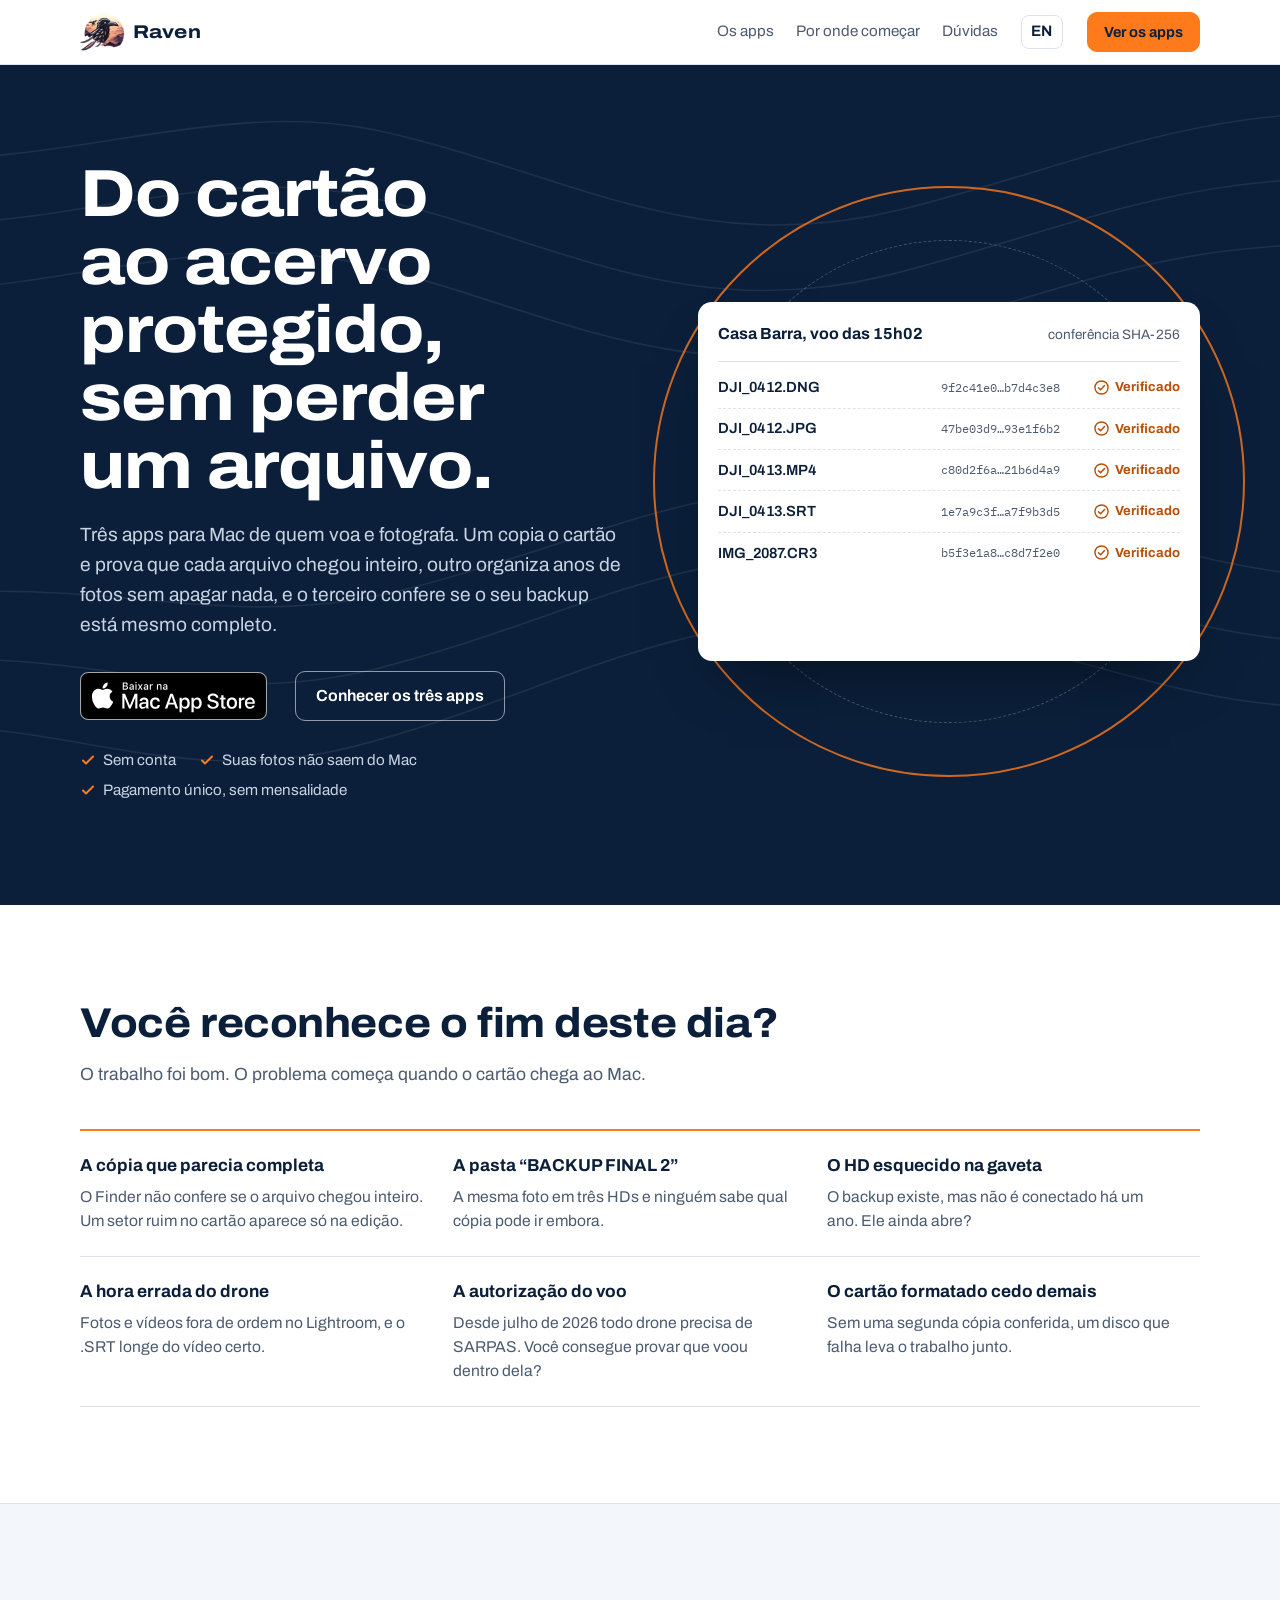
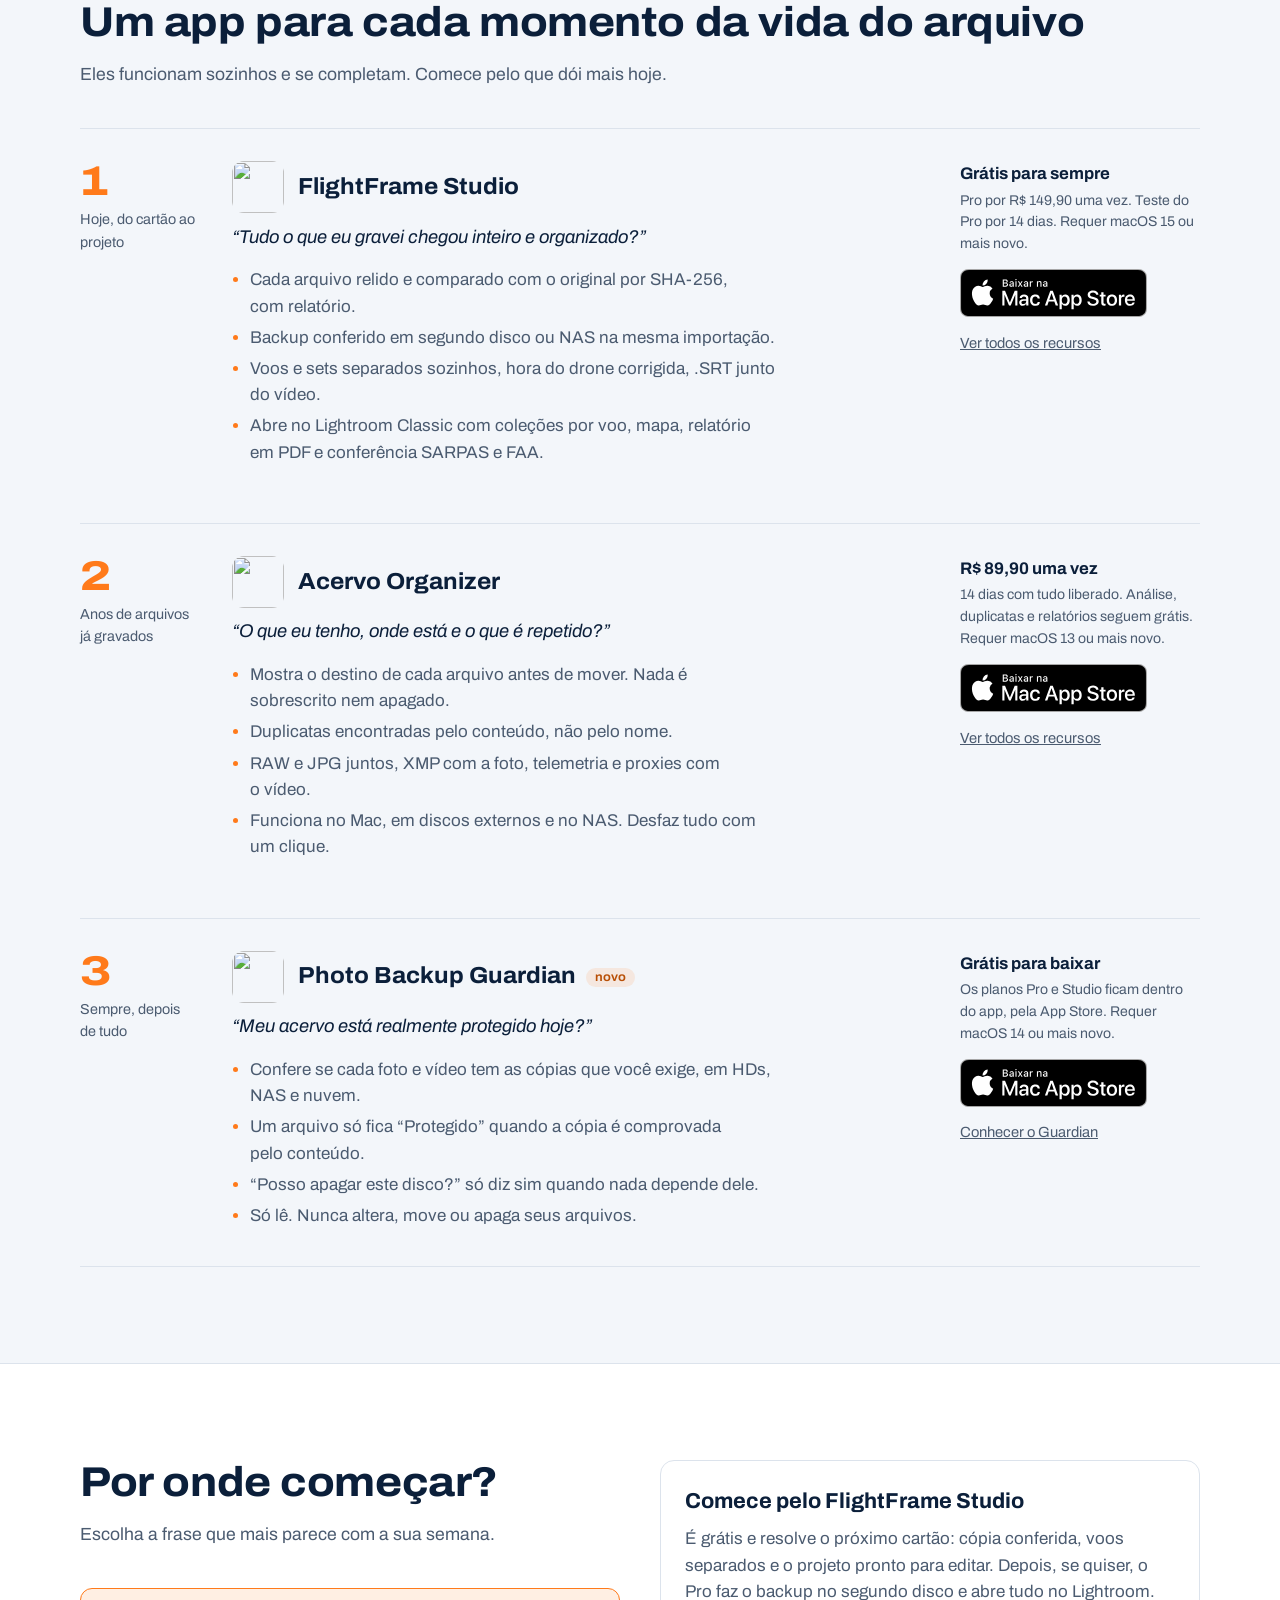
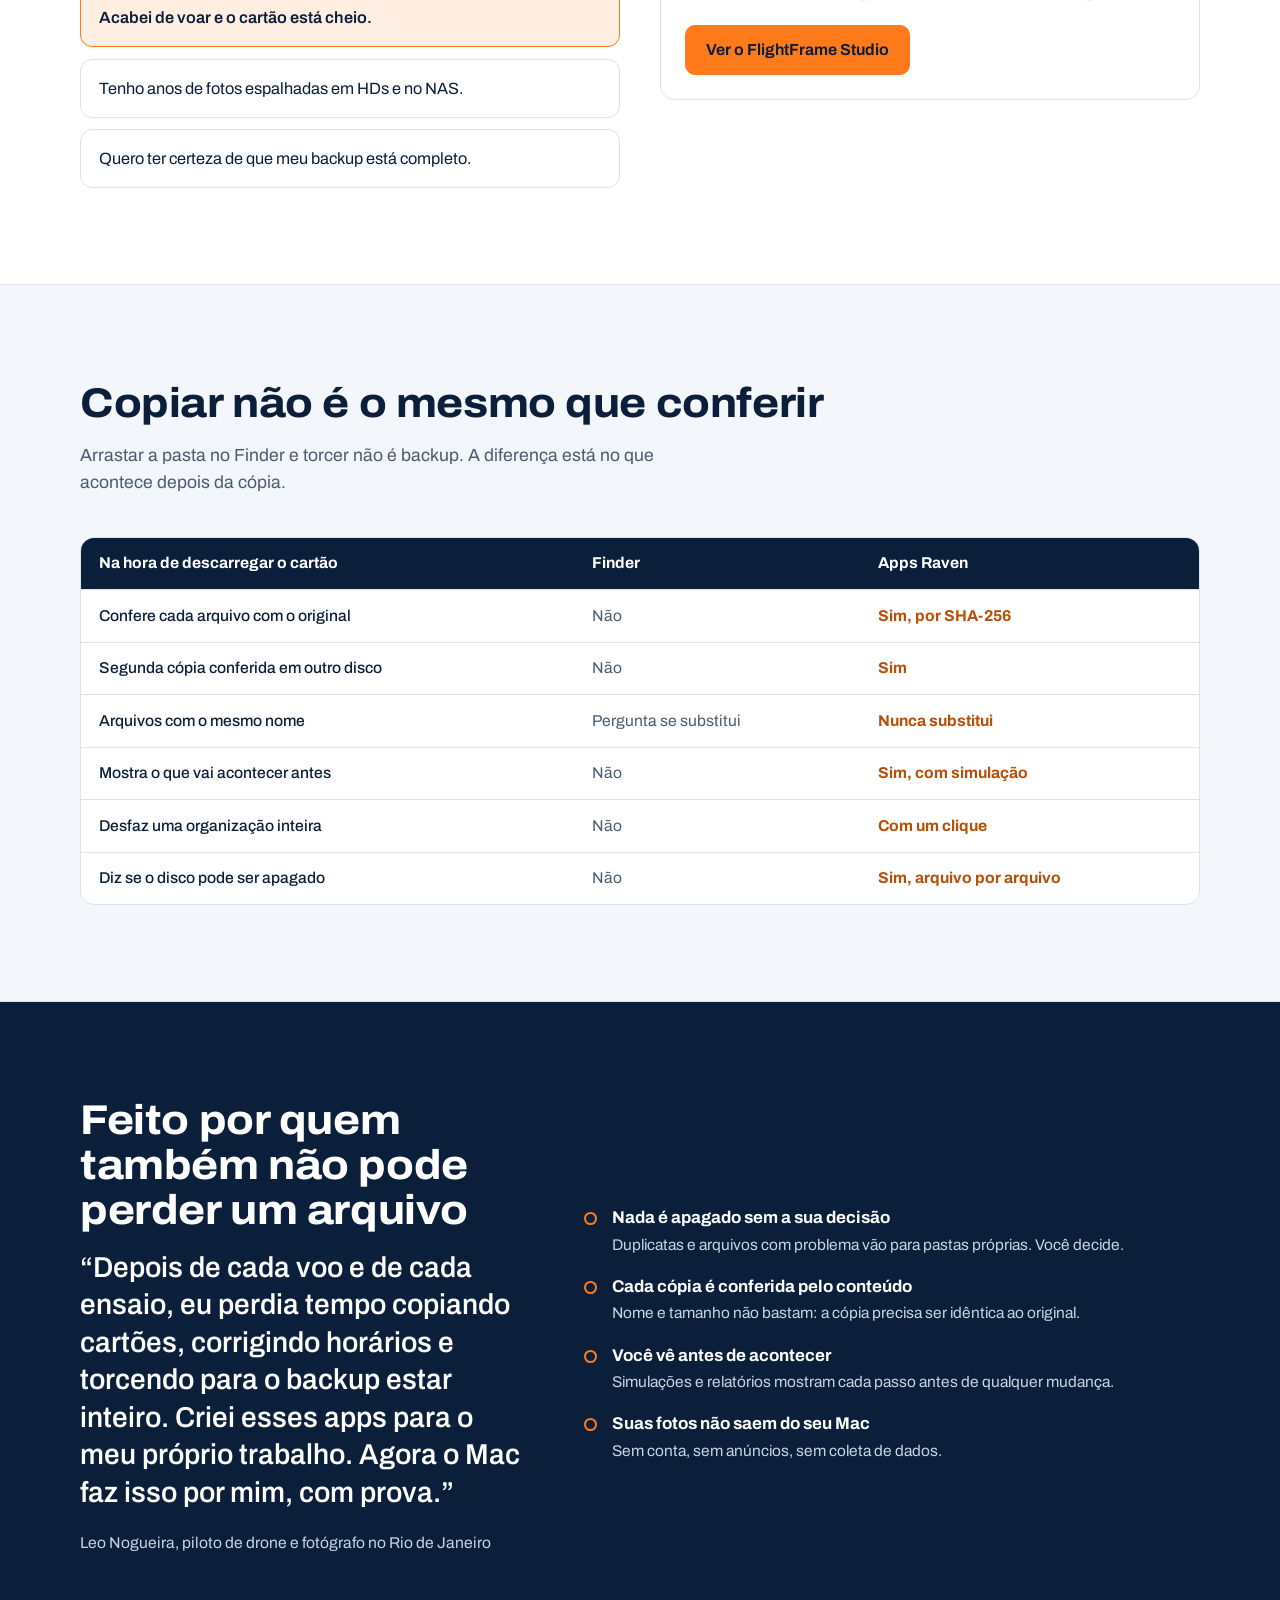
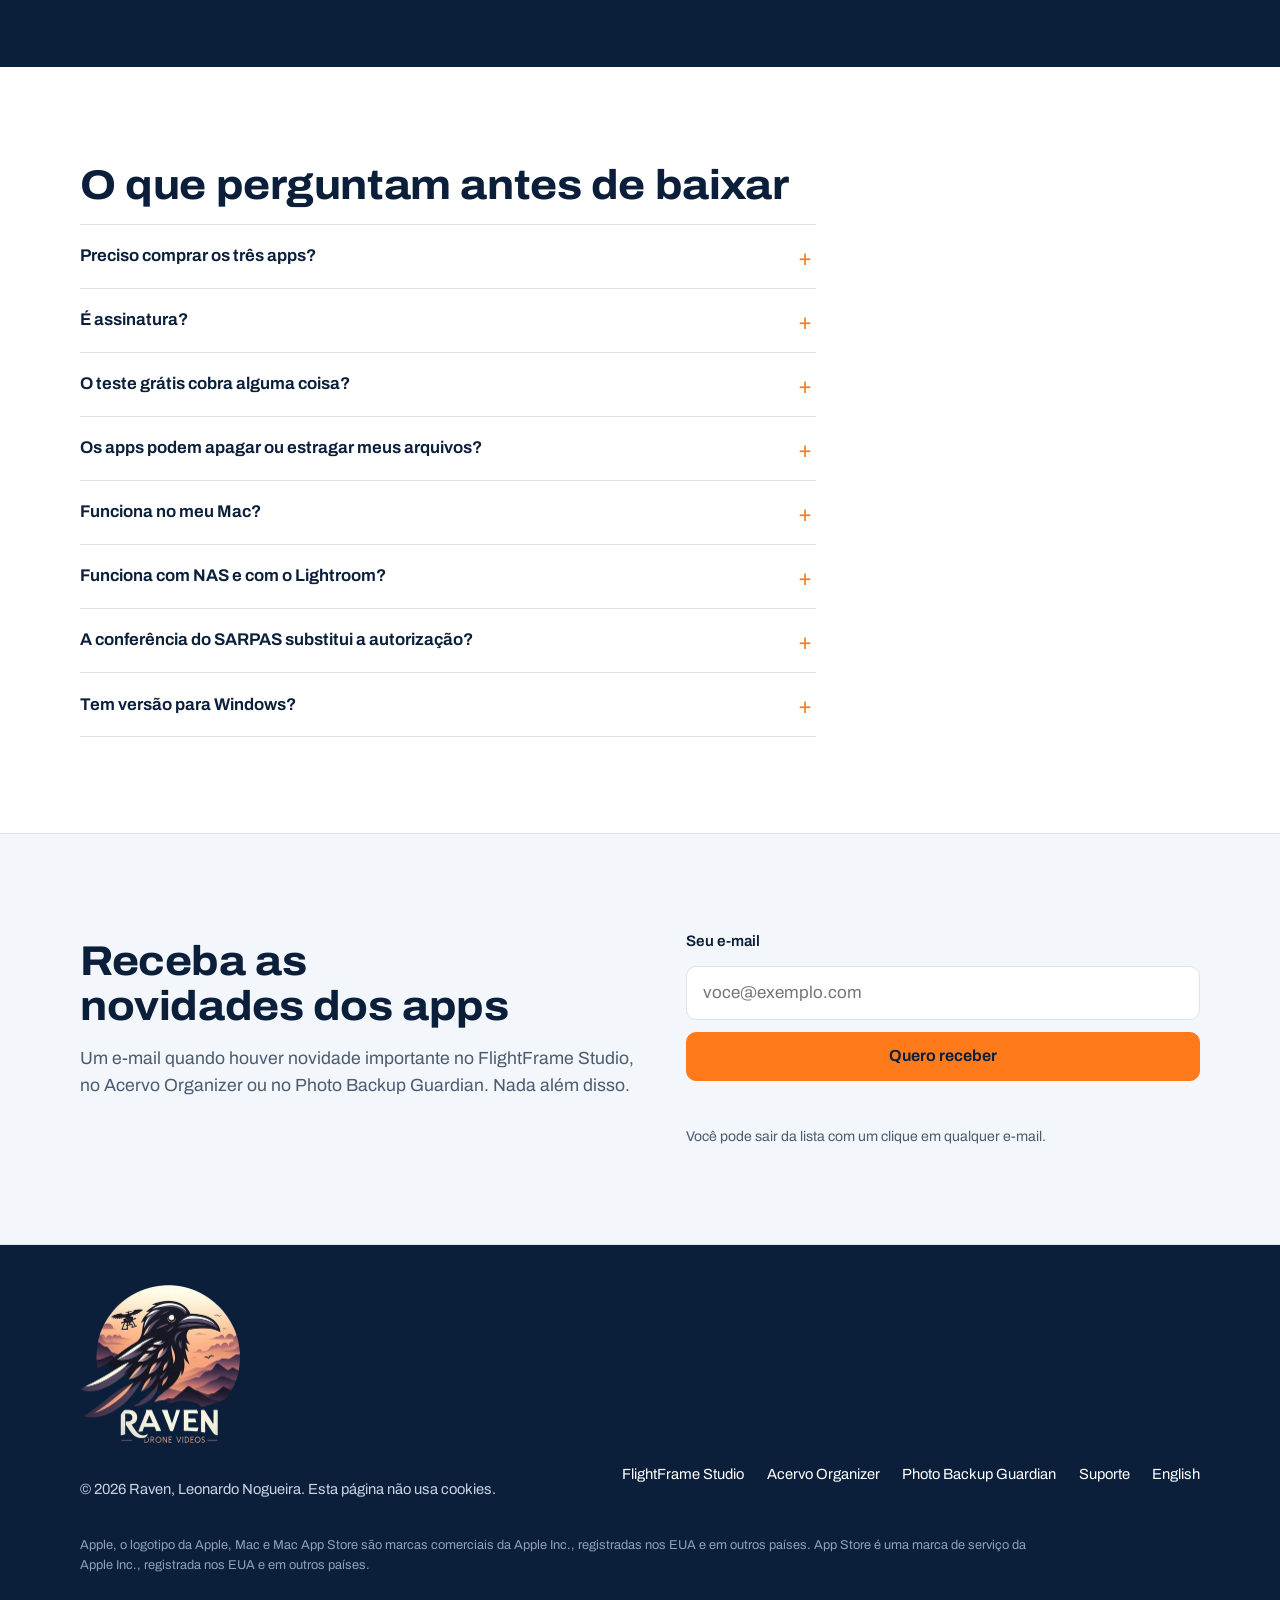
==== commit e68187a2: "Show Photo Backup Guardian on the Mac App Store It left the beta: its cards link to the App Store, t" ====
--- a/index.html
+++ b/index.html
@@ -32,7 +32,7 @@
 {"@context":"https://schema.org","@type":"ItemList","name":"Apps Raven para Mac","itemListElement":[
 {"@type":"SoftwareApplication","position":1,"name":"FlightFrame Studio","operatingSystem":"macOS 15 ou mais novo","applicationCategory":"PhotographyApplication","url":"https://flightframe.ravendronevideos.com.br","offers":{"@type":"Offer","price":"0","priceCurrency":"BRL"}},
 {"@type":"SoftwareApplication","position":2,"name":"Acervo Organizer","operatingSystem":"macOS 13 ou mais novo","applicationCategory":"PhotographyApplication","url":"https://acervoorganizer.ravendronevideos.com.br","offers":{"@type":"Offer","price":"89.90","priceCurrency":"BRL"}},
-{"@type":"SoftwareApplication","position":3,"name":"Photo Backup Guardian","operatingSystem":"macOS 14 ou mais novo","applicationCategory":"UtilitiesApplication","url":"https://photobackupguardian.app"}]}
+{"@type":"SoftwareApplication","position":3,"name":"Photo Backup Guardian","operatingSystem":"macOS 14 ou mais novo","applicationCategory":"UtilitiesApplication","url":"https://photobackupguardian.app","offers":{"@type":"Offer","price":"0","priceCurrency":"BRL"}}]}
 </script>
 </head>
 <body>
@@ -129,7 +129,7 @@
             </ul>
           </div>
           <div class="buy">
-            <p class="price">Grátis para sempre<small>Pro por R$ 99,90 uma vez, preço de lançamento. Teste do Pro por 14 dias. Requer macOS 15 ou mais novo.</small></p>
+            <p class="price">Grátis para sempre<small>Pro por R$ 149,90 uma vez. Teste do Pro por 14 dias. Requer macOS 15 ou mais novo.</small></p>
             <a class="store-badge" href="https://apps.apple.com/app/flightframe-studio/id6822035026"><img src="/mac-app-store-badge.svg" alt="Baixar o FlightFrame Studio na Mac App Store" height="48" loading="lazy" onerror="if(!this.dataset.f){this.dataset.f=1;this.src='https://toolbox.marketingtools.apple.com/api/v2/badges/download-on-the-mac-app-store/black/pt-br'}else{this.onerror=null;this.src='https://flightframe.ravendronevideos.com.br/assets/mac-app-store-badge.svg'}"></a>
             <a class="more" href="https://flightframe.ravendronevideos.com.br">Ver todos os recursos</a>
           </div>
@@ -157,7 +157,7 @@
         <article class="app" id="pbg" aria-labelledby="pbg-nome">
           <p class="moment"><b>3</b>Sempre, depois de tudo</p>
           <div>
-            <div class="app-name"><img src="https://photobackupguardian.app/icon.png" alt="" width="52" height="52" loading="lazy"><h3 id="pbg-nome">Photo Backup Guardian <span class="tag">em beta</span></h3></div>
+            <div class="app-name"><img src="https://photobackupguardian.app/icon.png" alt="" width="52" height="52" loading="lazy"><h3 id="pbg-nome">Photo Backup Guardian <span class="tag">novo</span></h3></div>
             <p class="question">“Meu acervo está realmente protegido hoje?”</p>
             <ul>
               <li>Confere se cada foto e vídeo tem as cópias que você exige, em HDs, NAS e nuvem.</li>
@@ -167,8 +167,8 @@
             </ul>
           </div>
           <div class="buy">
-            <p class="price">Lançamento em breve<small>Entre na lista e seja avisado primeiro. Requer macOS 14 ou mais novo.</small></p>
-            <a class="btn btn-primary" href="#lista">Quero ser avisado</a>
+            <p class="price">Grátis para baixar<small>Os planos Pro e Studio ficam dentro do app, pela App Store. Requer macOS 14 ou mais novo.</small></p>
+            <a class="store-badge" href="https://apps.apple.com/app/id6824487886?mt=12"><img src="/mac-app-store-badge.svg" alt="Baixar o Photo Backup Guardian na Mac App Store" height="48" loading="lazy" onerror="if(!this.dataset.f){this.dataset.f=1;this.src='https://toolbox.marketingtools.apple.com/api/v2/badges/download-on-the-mac-app-store/black/pt-br'}else{this.onerror=null;this.src='https://flightframe.ravendronevideos.com.br/assets/mac-app-store-badge.svg'}"></a>
             <a class="more" href="https://photobackupguardian.app">Conhecer o Guardian</a>
           </div>
         </article>
@@ -250,14 +250,14 @@
   <section id="lista" class="band" aria-labelledby="avisos">
     <div class="wrap signup">
       <div>
-        <h2 id="avisos">Seja avisado do lançamento do Guardian</h2>
-        <p class="intro">Um e-mail quando o Photo Backup Guardian chegar à Mac App Store e quando houver novidade importante nos outros apps. Nada além disso.</p>
+        <h2 id="avisos">Receba as novidades dos apps</h2>
+        <p class="intro">Um e-mail quando houver novidade importante no FlightFrame Studio, no Acervo Organizer ou no Photo Backup Guardian. Nada além disso.</p>
       </div>
       <form id="form-lista" action="https://bricks4kidz.us12.list-manage.com/subscribe/post?u=a6c92d419f403bf0677f08e11&amp;id=b264ef6ccb&amp;f_id=002010e9f0" method="post" target="_blank">
         <label for="email">Seu e-mail</label>
         <input id="email" name="EMAIL" type="email" autocomplete="email" required placeholder="voce@exemplo.com">
         <div aria-hidden="true" style="position:absolute; left:-5000px;"><input type="text" id="mc-honeypot" tabindex="-1" value=""></div>
-        <button class="btn btn-primary" type="submit">Quero ser avisado</button>
+        <button class="btn btn-primary" type="submit">Quero receber</button>
         <p class="form-msg" id="form-msg" role="status"></p>
         <p class="fine">Você pode sair da lista com um clique em qualquer e-mail.</p>
       </form>
@@ -288,12 +288,12 @@
   "answers": {
     "ff": {"t": "Comece pelo FlightFrame Studio", "p": "É grátis e resolve o próximo cartão: cópia conferida, voos separados e o projeto pronto para editar. Depois, se quiser, o Pro faz o backup no segundo disco e abre tudo no Lightroom.", "b": "Ver o FlightFrame Studio", "h": "#ff"},
     "ao": {"t": "Comece pelo Acervo Organizer", "p": "Faça a análise gratuita do HD ou do NAS e veja quantas duplicatas e arquivos com problema existem. Simule a organização antes de mover qualquer coisa. Para os próximos cartões, use o FlightFrame.", "b": "Ver o Acervo Organizer", "h": "#ao"},
-    "pbg": {"t": "O Photo Backup Guardian é para você", "p": "Ele confere, arquivo por arquivo, se cada foto tem as cópias que você exige e diz quando um disco pode ser apagado. Está em beta: entre na lista para ser avisado no lançamento.", "b": "Quero ser avisado", "h": "#lista"}
+    "pbg": {"t": "O Photo Backup Guardian é para você", "p": "Ele confere, arquivo por arquivo, se cada foto tem as cópias que você exige e diz quando um disco pode ser apagado. Já está na Mac App Store e é grátis para baixar.", "b": "Ver o Photo Backup Guardian", "h": "#pbg"}
   },
-  "mailSubject": "Quero ser avisado do lançamento do Guardian",
+  "mailSubject": "Quero receber as novidades dos apps",
   "sending": "Enviando…",
   "ok": "Inscrição recebida. Se chegar um e-mail de confirmação, clique no link para concluir.",
-  "already": "Esse e-mail já está na lista. Você será avisado.",
+  "already": "Esse e-mail já está na lista. Você vai receber as novidades.",
   "tooMany": "Muitas tentativas com esse e-mail. Tente de novo mais tarde.",
   "error": "Não foi possível cadastrar. Confira o e-mail e tente de novo.",
   "timeout": "Sem resposta do servidor. Tente de novo em alguns minutos.",
